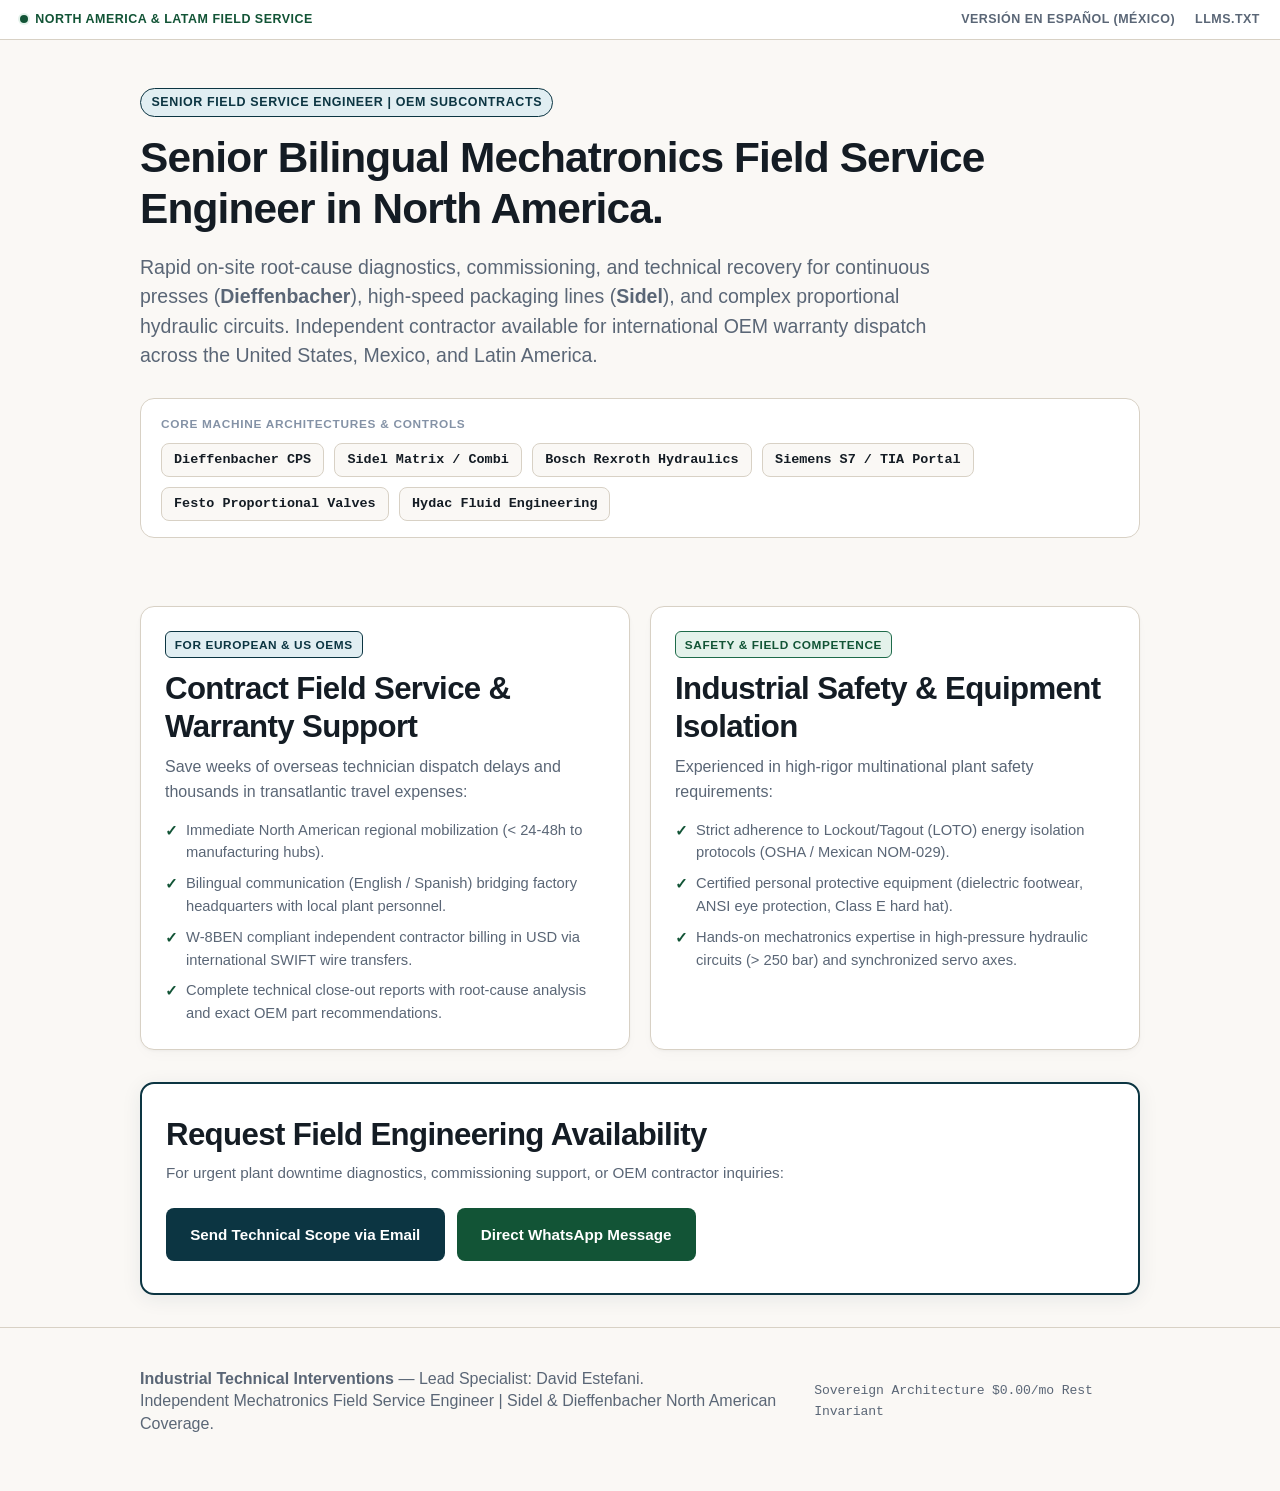
==== en/index.html @ 7c753a4c "feat(site): deploy technical intervention MVP portal with Mineral design, GEO manifests and STPS/Fis" ====
<!DOCTYPE html>
<html lang="en">
<head>
  <meta charset="UTF-8">
  <meta name="viewport" content="width=device-width, initial-scale=1.0">
  <title>Bilingual Mechatronics Field Service Engineer | Sidel & Dieffenbacher North America</title>
  <meta name="description" content="Senior bilingual mechatronics field engineer based in North America. Rapid on-site diagnostics, commissioning, and emergency troubleshooting for Sidel bottling lines, Dieffenbacher presses, and high-pressure hydraulics. Available for OEM warranty subcontracts.">
  <meta name="robots" content="index, follow">
  <link rel="canonical" href="https://memoestefani.github.io/intervencion/en/">
  <link rel="alternate" hreflang="es" href="https://memoestefani.github.io/intervencion/">
  <link rel="alternate" hreflang="en" href="https://memoestefani.github.io/intervencion/en/">

  <!-- Open Graph -->
  <meta property="og:type" content="website">
  <meta property="og:title" content="Bilingual Field Service Engineer | North America & LATAM">
  <meta property="og:description" content="On-site mechatronics diagnostics, commissioning, and OEM warranty subcontracts for Sidel and Dieffenbacher machinery.">
  <meta property="og:url" content="https://memoestefani.github.io/intervencion/en/">

  <link rel="stylesheet" href="../styles.css">

  <script type="application/ld+json">
  {
    "@context": "https://schema.org",
    "@type": "ProfessionalService",
    "name": "Industrial Field Engineering Services North America",
    "description": "Senior bilingual mechatronics field service engineer specializing in Sidel bottling systems, Dieffenbacher continuous presses, and proportional hydraulic systems.",
    "url": "https://memoestefani.github.io/intervencion/en/",
    "areaServed": ["United States", "Mexico", "Canada", "Latin America"],
    "knowsAbout": ["Dieffenbacher Press Systems", "Sidel Matrix", "Bosch Rexroth Hydraulics", "Siemens S7 PLC Automation"],
    "currenciesAccepted": "USD"
  }
  </script>
</head>
<body>

  <!-- Top Bar -->
  <header class="top-bar">
    <div class="top-bar-badge">
      <span class="top-bar-dot"></span>
      <span>North America & LATAM Field Service</span>
    </div>
    <nav class="top-bar-links" aria-label="Language navigation">
      <a href="../">Versión en Español (México)</a>
      <a href="../llms.txt" target="_blank" rel="noopener">llms.txt</a>
    </nav>
  </header>

  <main class="container">
    
    <!-- Hero Section -->
    <section class="hero">
      <div class="kicker">Senior Field Service Engineer | OEM Subcontracts</div>
      <h1 class="hero-title">Senior Bilingual Mechatronics Field Service Engineer in North America.</h1>
      <p class="hero-subtitle">
        Rapid on-site root-cause diagnostics, commissioning, and technical recovery for continuous presses (<strong>Dieffenbacher</strong>), high-speed packaging lines (<strong>Sidel</strong>), and complex proportional hydraulic circuits. Independent contractor available for international OEM warranty dispatch across the United States, Mexico, and Latin America.
      </p>

      <!-- Brands Strip -->
      <div class="brands-strip">
        <span class="brands-label">Core Machine Architectures & Controls</span>
        <div class="brands-grid">
          <span class="brand-badge">Dieffenbacher CPS</span>
          <span class="brand-badge">Sidel Matrix / Combi</span>
          <span class="brand-badge">Bosch Rexroth Hydraulics</span>
          <span class="brand-badge">Siemens S7 / TIA Portal</span>
          <span class="brand-badge">Festo Proportional Valves</span>
          <span class="brand-badge">Hydac Fluid Engineering</span>
        </div>
      </div>
    </section>

    <!-- Value Propositions for OEMs & Plants -->
    <section class="grid-2" aria-label="Service Capabilities">
      
      <article class="card">
        <div class="card-badge tax">For European & US OEMs</div>
        <h2 class="card-title">Contract Field Service & Warranty Support</h2>
        <p>Save weeks of overseas technician dispatch delays and thousands in transatlantic travel expenses:</p>
        <ul class="card-list">
          <li>Immediate North American regional mobilization (&lt; 24-48h to manufacturing hubs).</li>
          <li>Bilingual communication (English / Spanish) bridging factory headquarters with local plant personnel.</li>
          <li>W-8BEN compliant independent contractor billing in USD via international SWIFT wire transfers.</li>
          <li>Complete technical close-out reports with root-cause analysis and exact OEM part recommendations.</li>
        </ul>
      </article>

      <article class="card">
        <div class="card-badge stps">Safety & Field Competence</div>
        <h2 class="card-title">Industrial Safety & Equipment Isolation</h2>
        <p>Experienced in high-rigor multinational plant safety requirements:</p>
        <ul class="card-list">
          <li>Strict adherence to Lockout/Tagout (LOTO) energy isolation protocols (OSHA / Mexican NOM-029).</li>
          <li>Certified personal protective equipment (dielectric footwear, ANSI eye protection, Class E hard hat).</li>
          <li>Hands-on mechatronics expertise in high-pressure hydraulic circuits (&gt; 250 bar) and synchronized servo axes.</li>
        </ul>
      </article>

    </section>

    <!-- Intake / Contact Section -->
    <section class="intake-section" aria-label="Direct Technical Inquiry">
      <div class="intake-header">
        <h2 class="intake-title">Request Field Engineering Availability</h2>
        <p class="intake-desc">For urgent plant downtime diagnostics, commissioning support, or OEM contractor inquiries:</p>
      </div>

      <div class="btn-group">
        <a class="btn btn-primary" href="mailto:da.alejandro@gmail.com?subject=Field%20Engineering%20Inquiry%20-%20North%20America">
          <span>Send Technical Scope via Email</span>
        </a>
        <a class="btn btn-whatsapp" href="https://wa.me/526181062487?text=Hello%20David,%20inquiry%20regarding%20mechatronics%20field%20service%20support." target="_blank" rel="noopener">
          <span>Direct WhatsApp Message</span>
        </a>
      </div>
    </section>

  </main>

  <footer class="footer">
    <div class="container footer-grid">
      <div class="footer-legal">
        <p><strong>Industrial Technical Interventions</strong> — Lead Specialist: David Estefani.</p>
        <p>Independent Mechatronics Field Service Engineer | Sidel & Dieffenbacher North American Coverage.</p>
      </div>
      <div>
        <p class="mono-num" style="font-size: 0.82rem;">Sovereign Architecture $0.00/mo Rest Invariant</p>
      </div>
    </div>
  </footer>

</body>
</html>
---- styles.css ----
/* ==========================================================================
   SISTEMA DE DISEÑO MINERAL INDUSTRIAL SOBERANO
   Inspirado en Krene & A_wbb (Criterio Krones / Oxford Precision Engineering)
   ========================================================================== */

:root {
  /* Paleta Mineral Noble (GOLD-039 / Krene / A_wbb) */
  --bg-primary: #FAF8F5;
  --bg-secondary: #F4EFE6;
  --bg-surface: #FFFFFF;
  --bg-surface-elevated: #FFFFFF;
  --bg-surface-hover: #F8F6F0;
  
  --text-primary: #141C24;
  --text-secondary: #5A6676;
  --text-muted: #8492A6;
  --text-inverse: #FAF8F5;
  
  --border-subtle: #D8D1C5;
  --border-strong: #141C24;
  --border-focus: #0C3542;

  /* Acentos de Ingeniería Industrial */
  --accent-navy: #0C3542;       /* Autoridad y Títulos (Azul Krones/Oxford) */
  --accent-navy-hover: #08242D;
  --accent-navy-subtle: #E1EEF2;

  --accent-stps-green: #125436; /* Seguridad STPS & Compliance */
  --accent-stps-subtle: #E4F2EB;
  --accent-stps-border: #1E6B4A;

  --accent-alert-amber: #B45309;/* Alerta de Paro & Diagnóstico */
  --accent-alert-subtle: #FAF3E6;

  --accent-critical-red: #B4432C;/* Paro Total de Línea */
  --accent-critical-subtle: #FAECE8;

  /* Tipografía */
  --font-sans: -apple-system, BlinkMacSystemFont, "Inter", "Segoe UI", Roboto, sans-serif;
  --font-mono: ui-monospace, "SFMono-Regular", Menlo, Monaco, Consolas, "Liberation Mono", monospace;

  /* Curvas y Transiciones Hápticas */
  --radius-card: 14px;
  --radius-sm: 8px;
  --radius-pill: 9999px;
  --ease-apple: cubic-bezier(0.16, 1, 0.3, 1);
  --shadow-card: 0 1px 3px rgba(20, 28, 36, 0.04), 0 6px 16px -4px rgba(20, 28, 36, 0.03);
  --shadow-hover: 0 4px 12px rgba(20, 28, 36, 0.08);
}

@media (prefers-color-scheme: dark) {
  :root {
    --bg-primary: #0A0F1D;
    --bg-secondary: #101626;
    --bg-surface: #161F33;
    --bg-surface-elevated: #1E293B;
    --bg-surface-hover: #233047;

    --text-primary: #F1F5F9;
    --text-secondary: #94A3B8;
    --text-muted: #64748B;
    --text-inverse: #0A0F1D;

    --border-subtle: #2A364F;
    --border-strong: #94A3B8;
    --border-focus: #38BDF8;

    --accent-navy: #38BDF8;
    --accent-navy-hover: #7DD3FC;
    --accent-navy-subtle: rgba(56, 189, 248, 0.12);

    --accent-stps-green: #10B981;
    --accent-stps-subtle: rgba(16, 185, 129, 0.12);
    --accent-stps-border: #059669;

    --accent-alert-amber: #F59E0B;
    --accent-alert-subtle: rgba(245, 158, 11, 0.12);

    --accent-critical-red: #F87171;
    --accent-critical-subtle: rgba(239, 68, 68, 0.12);
  }
}

/* Base Reset */
*, *::before, *::after {
  box-sizing: border-box;
  margin: 0;
  padding: 0;
}

html {
  font-size: 16px;
  scroll-behavior: smooth;
  -webkit-text-size-adjust: 100%;
}

body {
  background-color: var(--bg-primary);
  color: var(--text-primary);
  font-family: var(--font-sans);
  line-height: 1.55;
  min-height: 100vh;
  -webkit-font-smoothing: antialiased;
  -moz-osx-font-smoothing: grayscale;
}

/* Tipografía y Códigos Numéricos */
h1, h2, h3, h4 {
  color: var(--text-primary);
  font-weight: 800;
  line-height: 1.2;
  letter-spacing: -0.02em;
}

h1 { font-size: clamp(1.85rem, 4vw, 2.65rem); }
h2 { font-size: clamp(1.4rem, 3vw, 1.95rem); }
h3 { font-size: 1.15rem; }

p {
  color: var(--text-secondary);
  font-size: 1rem;
}

.mono-num {
  font-family: var(--font-mono);
  font-variant-numeric: tabular-nums;
  letter-spacing: -0.01em;
}

/* Barra Superior Institucional */
.top-bar {
  background-color: var(--bg-surface);
  border-bottom: 1.5px solid var(--border-subtle);
  padding: 0.6rem 1.25rem;
  font-size: 0.78rem;
  font-weight: 700;
  letter-spacing: 0.04em;
  text-transform: uppercase;
  display: flex;
  justify-content: space-between;
  align-items: center;
  position: sticky;
  top: 0;
  z-index: 50;
}

.top-bar-badge {
  display: inline-flex;
  align-items: center;
  gap: 0.45rem;
  color: var(--accent-stps-green);
}

.top-bar-dot {
  width: 8px;
  height: 8px;
  background-color: var(--accent-stps-green);
  border-radius: var(--radius-pill);
  box-shadow: 0 0 0 2px var(--accent-stps-subtle);
}

.top-bar-links a {
  color: var(--text-secondary);
  text-decoration: none;
  margin-left: 1rem;
  transition: color 150ms ease;
}

.top-bar-links a:hover {
  color: var(--text-primary);
}

/* Layout Container */
.container {
  max-width: 1040px;
  margin: 0 auto;
  padding: 0 1.25rem;
}

/* Hero Section */
.hero {
  padding: 3rem 0 2.25rem;
}

.kicker {
  display: inline-block;
  font-size: 0.78rem;
  font-weight: 800;
  color: var(--accent-navy);
  background-color: var(--accent-navy-subtle);
  border: 1px solid var(--accent-navy);
  padding: 0.25rem 0.65rem;
  border-radius: var(--radius-pill);
  text-transform: uppercase;
  letter-spacing: 0.05em;
  margin-bottom: 1rem;
}

.hero-title {
  margin-bottom: 1.15rem;
  max-width: 900px;
}

.hero-subtitle {
  font-size: clamp(1.05rem, 2vw, 1.22rem);
  color: var(--text-secondary);
  max-width: 840px;
  margin-bottom: 1.75rem;
  line-height: 1.5;
}

/* Barra de Marcas / Ecosistema Técnico */
.brands-strip {
  background-color: var(--bg-surface);
  border: 1.5px solid var(--border-subtle);
  border-radius: var(--radius-card);
  padding: 1rem 1.25rem;
  margin-bottom: 2rem;
  display: flex;
  flex-direction: column;
  gap: 0.6rem;
}

.brands-label {
  font-size: 0.74rem;
  font-weight: 800;
  text-transform: uppercase;
  letter-spacing: 0.06em;
  color: var(--text-muted);
}

.brands-grid {
  display: flex;
  flex-wrap: wrap;
  gap: 0.65rem;
}

.brand-badge {
  background-color: var(--bg-primary);
  border: 1px solid var(--border-subtle);
  padding: 0.35rem 0.75rem;
  border-radius: var(--radius-sm);
  font-family: var(--font-mono);
  font-size: 0.84rem;
  font-weight: 700;
  color: var(--text-primary);
}

/* Grid Dual: Confianza y Compliance */
.grid-2 {
  display: grid;
  grid-template-columns: 1fr;
  gap: 1.25rem;
  margin-bottom: 2rem;
}

@media (min-width: 768px) {
  .grid-2 {
    grid-template-columns: 1fr 1fr;
  }
}

/* Tarjetas */
.card {
  background-color: var(--bg-surface);
  border: 1.5px solid var(--border-subtle);
  border-radius: var(--radius-card);
  padding: 1.5rem;
  box-shadow: var(--shadow-card);
  transition: border-color 150ms ease, box-shadow 150ms ease;
}

.card:hover {
  border-color: var(--border-strong);
  box-shadow: var(--shadow-hover);
}

.card-badge {
  display: inline-flex;
  align-items: center;
  gap: 0.35rem;
  font-size: 0.74rem;
  font-weight: 800;
  text-transform: uppercase;
  letter-spacing: 0.05em;
  padding: 0.2rem 0.55rem;
  border-radius: 6px;
  margin-bottom: 0.75rem;
}

.card-badge.stps {
  background-color: var(--accent-stps-subtle);
  color: var(--accent-stps-green);
  border: 1px solid var(--accent-stps-border);
}

.card-badge.tax {
  background-color: var(--accent-navy-subtle);
  color: var(--accent-navy);
  border: 1px solid var(--accent-navy);
}

.card-badge.case {
  background-color: var(--accent-alert-subtle);
  color: var(--accent-alert-amber);
  border: 1px solid var(--accent-alert-amber);
}

.card-title {
  margin-bottom: 0.65rem;
}

.card-list {
  list-style: none;
  margin-top: 0.85rem;
  display: flex;
  flex-direction: column;
  gap: 0.5rem;
}

.card-list li {
  font-size: 0.92rem;
  color: var(--text-secondary);
  display: flex;
  align-items: flex-start;
  gap: 0.5rem;
}

.card-list li::before {
  content: "✓";
  color: var(--accent-stps-green);
  font-weight: 800;
  font-size: 0.95rem;
}

/* Muestra Real Anonimizada */
.case-box {
  background-color: var(--bg-primary);
  border: 1.5px dashed var(--border-subtle);
  border-radius: var(--radius-sm);
  padding: 1rem;
  margin-top: 0.75rem;
  font-size: 0.88rem;
  line-height: 1.5;
}

.case-row {
  margin-bottom: 0.45rem;
}

.case-label {
  font-weight: 800;
  color: var(--text-primary);
}

.case-code {
  font-family: var(--font-mono);
  background-color: var(--bg-surface);
  border: 1px solid var(--border-subtle);
  padding: 0.1rem 0.35rem;
  border-radius: 4px;
  font-size: 0.82rem;
}

/* Sección de Formulario de Admisión (Intake) */
.intake-section {
  background-color: var(--bg-surface);
  border: 2px solid var(--accent-navy);
  border-radius: var(--radius-card);
  padding: 2rem 1.5rem;
  margin: 2rem 0;
  box-shadow: 0 4px 20px rgba(12, 53, 66, 0.08);
}

.intake-header {
  margin-bottom: 1.5rem;
}

.intake-title {
  margin-bottom: 0.45rem;
}

.intake-desc {
  font-size: 0.95rem;
}

.intake-form {
  display: flex;
  flex-direction: column;
  gap: 1.15rem;
}

.form-group {
  display: flex;
  flex-direction: column;
  gap: 0.35rem;
}

.form-label {
  font-size: 0.86rem;
  font-weight: 700;
  color: var(--text-primary);
}

.form-hint {
  font-size: 0.76rem;
  color: var(--text-muted);
}

.form-input, .form-textarea {
  background-color: var(--bg-primary);
  border: 1.5px solid var(--border-subtle);
  border-radius: var(--radius-sm);
  padding: 0.75rem 0.95rem;
  font-family: inherit;
  font-size: 0.95rem;
  color: var(--text-primary);
  transition: border-color 150ms ease, box-shadow 150ms ease;
  width: 100%;
}

.form-input:focus, .form-textarea:focus {
  outline: none;
  border-color: var(--border-focus);
  box-shadow: 0 0 0 3px var(--accent-navy-subtle);
}

.form-textarea {
  min-height: 88px;
  resize: vertical;
}

.btn-group {
  display: flex;
  flex-direction: column;
  gap: 0.75rem;
  margin-top: 0.5rem;
}

@media (min-width: 640px) {
  .btn-group {
    flex-direction: row;
    align-items: center;
  }
}

.btn {
  display: inline-flex;
  align-items: center;
  justify-content: center;
  gap: 0.5rem;
  padding: 0.85rem 1.45rem;
  border-radius: var(--radius-sm);
  font-family: inherit;
  font-size: 0.95rem;
  font-weight: 800;
  text-decoration: none;
  cursor: pointer;
  border: 1.5px solid transparent;
  transition: transform 160ms var(--ease-apple), background-color 150ms ease;
}

.btn:active {
  transform: translateY(2px) scale(0.98);
}

.btn-primary {
  background-color: var(--accent-navy);
  color: #FFFFFF;
}

.btn-primary:hover {
  background-color: var(--accent-navy-hover);
}

.btn-whatsapp {
  background-color: var(--accent-stps-green);
  color: #FFFFFF;
}

.btn-whatsapp:hover {
  background-color: var(--accent-stps-border);
}

/* Tarjeta Dinámica de Acuse Técnico */
.ack-card {
  display: none;
  background-color: var(--bg-surface);
  border: 2px solid var(--accent-stps-green);
  border-radius: var(--radius-card);
  padding: 2rem;
  text-align: left;
  animation: fadeIn 250ms var(--ease-apple);
}

.ack-card.visible {
  display: block;
}

@keyframes fadeIn {
  from { opacity: 0; transform: translateY(6px); }
  to { opacity: 1; transform: translateY(0); }
}

.ack-folio {
  font-family: var(--font-mono);
  font-size: 1.35rem;
  font-weight: 900;
  color: var(--accent-navy);
  margin-bottom: 0.75rem;
  display: inline-block;
  padding: 0.25rem 0.65rem;
  background-color: var(--accent-navy-subtle);
  border-radius: var(--radius-sm);
}

.ack-checklist {
  background-color: var(--bg-primary);
  border: 1px solid var(--border-subtle);
  border-radius: var(--radius-sm);
  padding: 1rem;
  margin: 1.15rem 0;
}

.ack-checklist-title {
  font-size: 0.86rem;
  font-weight: 800;
  text-transform: uppercase;
  color: var(--text-primary);
  margin-bottom: 0.5rem;
}

/* Matriz de Zonas Industriales y Viáticos */
.travel-matrix {
  background-color: var(--bg-surface);
  border: 1.5px solid var(--border-subtle);
  border-radius: var(--radius-card);
  padding: 1.5rem;
  margin-bottom: 2.5rem;
}

.travel-grid {
  display: grid;
  grid-template-columns: 1fr;
  gap: 1rem;
  margin-top: 1rem;
}

@media (min-width: 640px) {
  .travel-grid {
    grid-template-columns: 1fr 1fr;
  }
}

.travel-col {
  background-color: var(--bg-primary);
  border: 1px solid var(--border-subtle);
  border-radius: var(--radius-sm);
  padding: 1rem;
}

.travel-col-title {
  font-size: 0.88rem;
  font-weight: 800;
  color: var(--accent-navy);
  margin-bottom: 0.4rem;
}

/* Footer Soberano */
.footer {
  border-top: 1.5px solid var(--border-subtle);
  padding: 2.5rem 0 3.5rem;
  font-size: 0.85rem;
  color: var(--text-muted);
}

.footer-grid {
  display: flex;
  flex-direction: column;
  gap: 1.25rem;
}

@media (min-width: 640px) {
  .footer-grid {
    flex-direction: row;
    justify-content: space-between;
    align-items: center;
  }
}

.footer-legal {
  font-size: 0.8rem;
  line-height: 1.4;
}

.hidden {
  display: none !important;
}
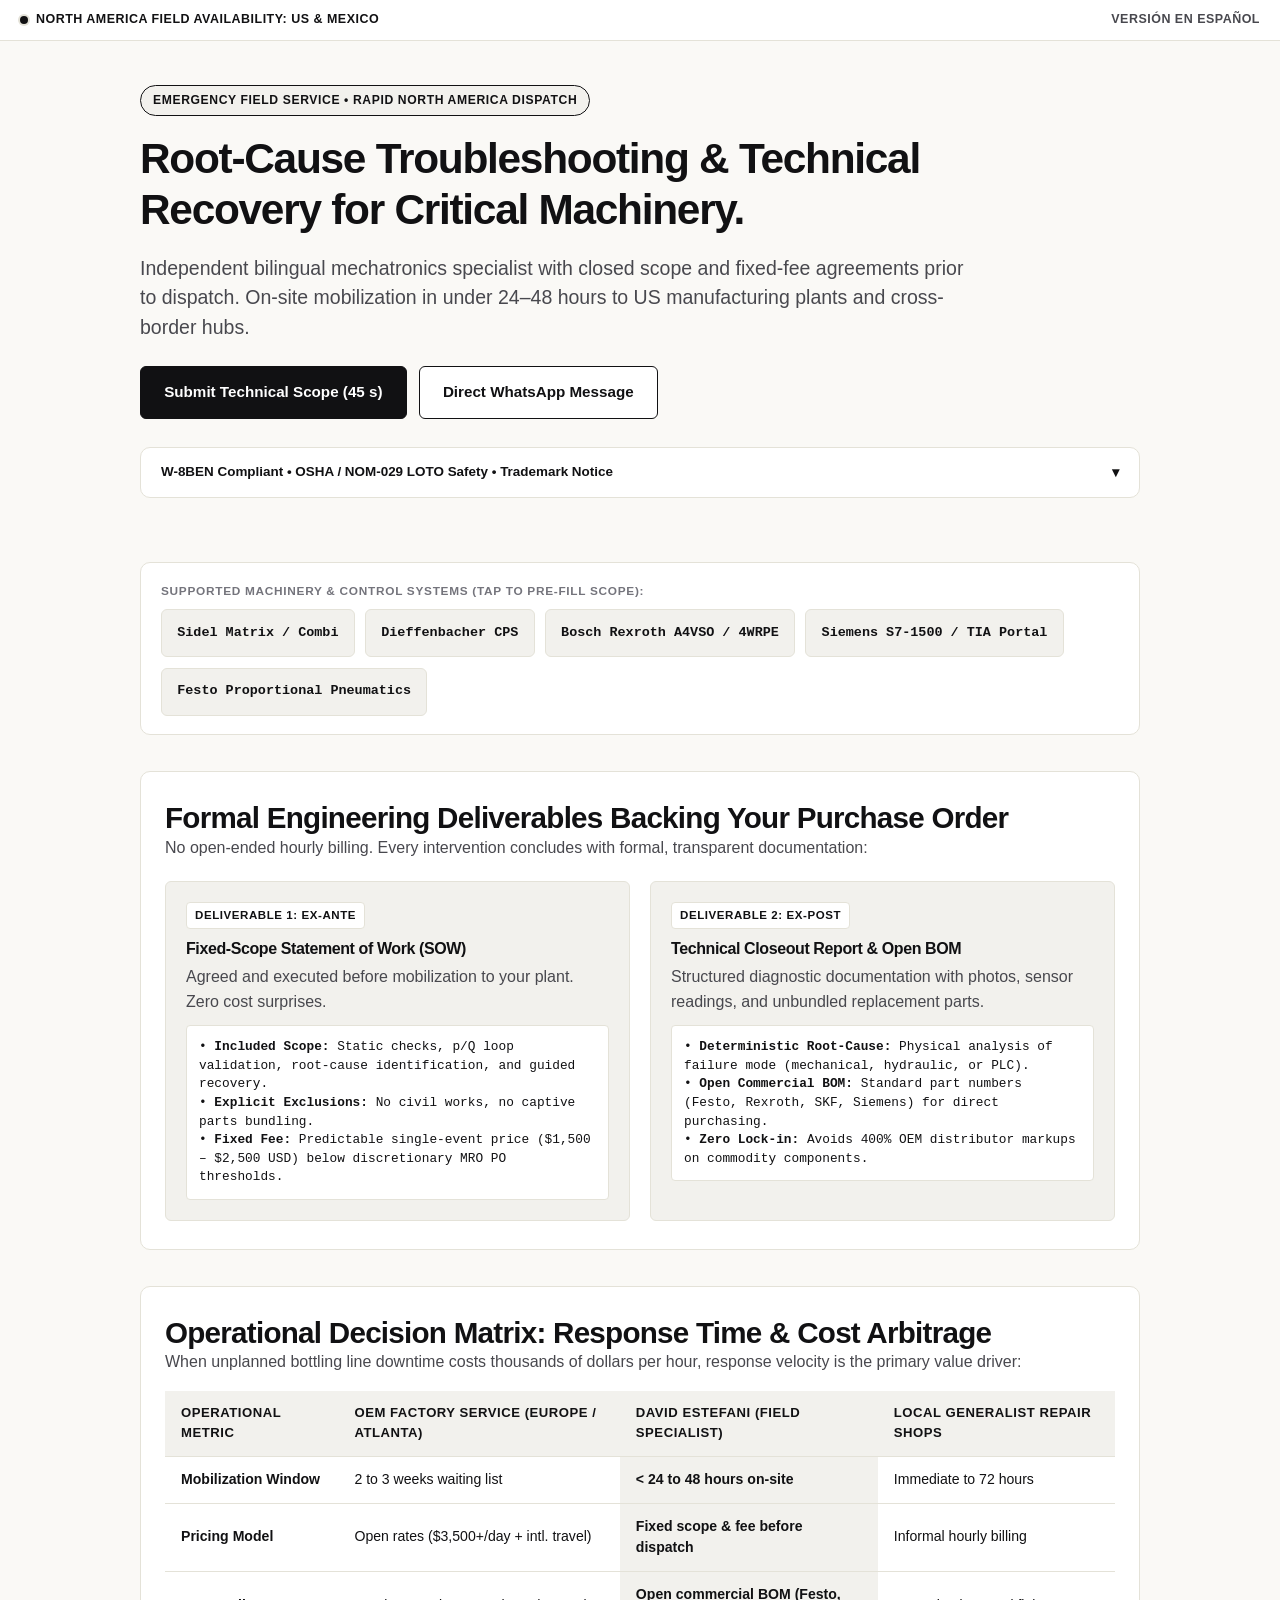
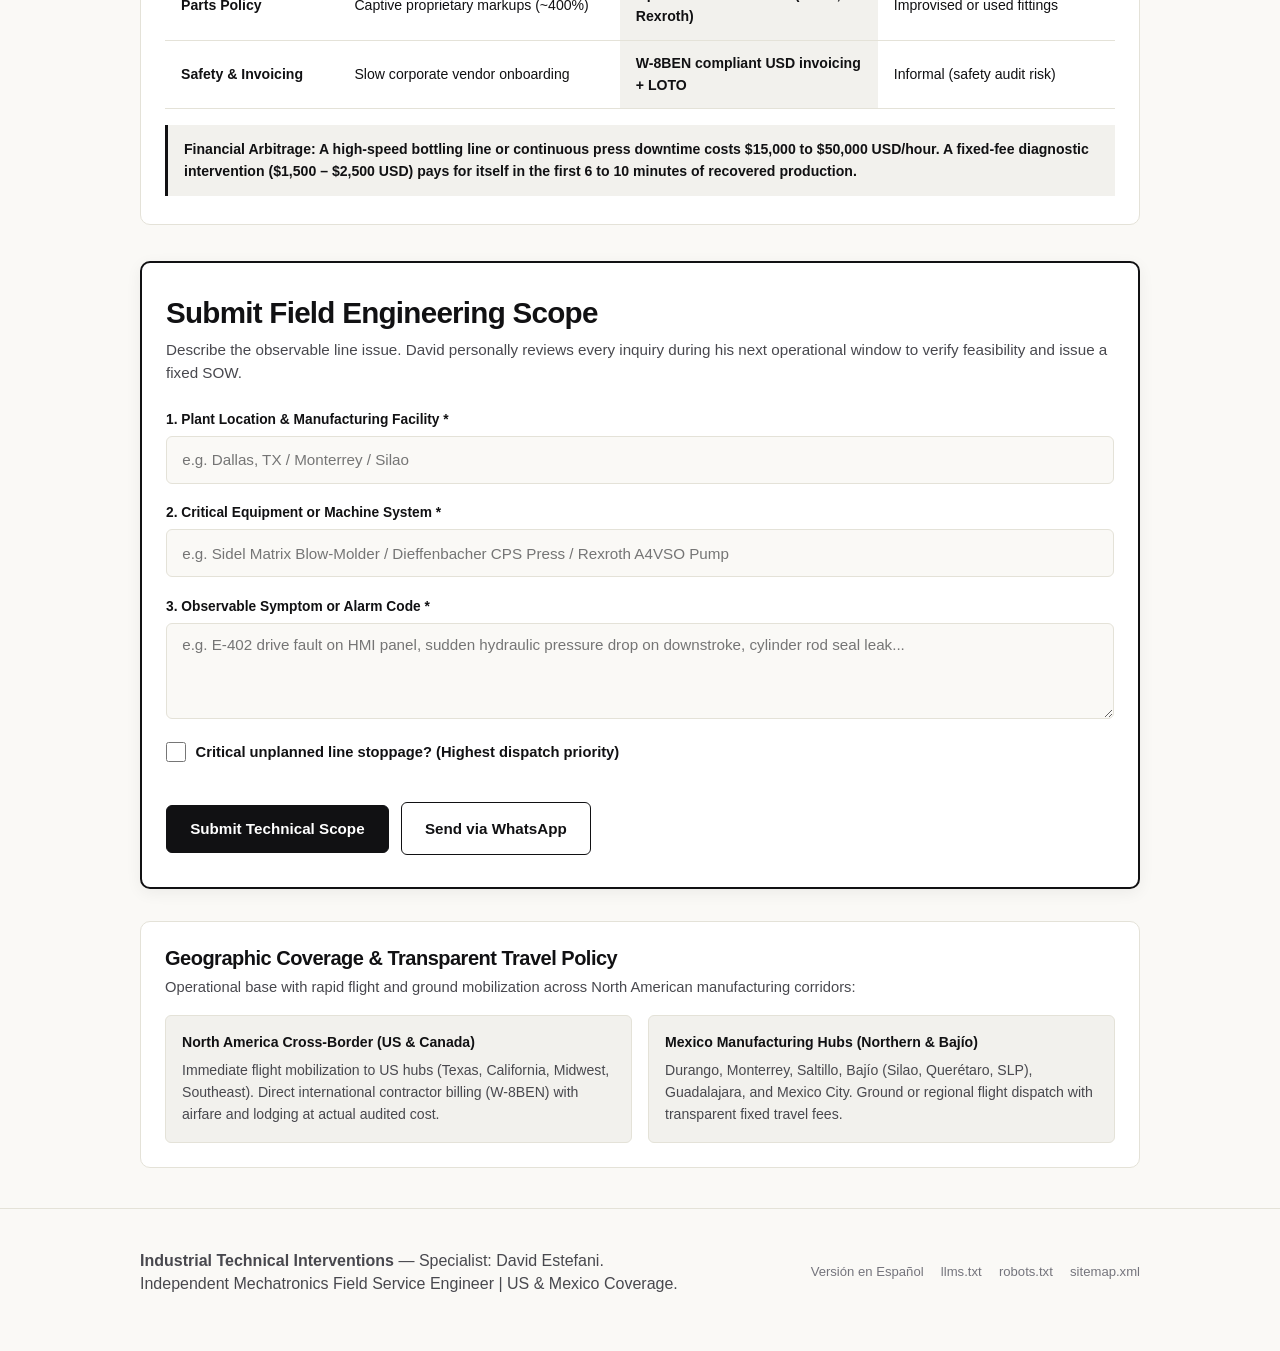
==== commit 9ce1c961: "feat(ui): implement Swiss Mineral precision, Hero Dual CTA, SOW deliverables viewer, and trademark f" ====
--- a/en/index.html
+++ b/en/index.html
@@ -3,114 +3,314 @@
 <head>
   <meta charset="UTF-8">
   <meta name="viewport" content="width=device-width, initial-scale=1.0">
-  <title>Bilingual Mechatronics Field Service Engineer | Sidel & Dieffenbacher North America</title>
-  <meta name="description" content="Senior bilingual mechatronics field engineer based in North America. Rapid on-site diagnostics, commissioning, and emergency troubleshooting for Sidel bottling lines, Dieffenbacher presses, and high-pressure hydraulics. Available for OEM warranty subcontracts.">
-  <meta name="robots" content="index, follow">
+  <title>Independent Mechatronics Field Service Engineer | Sidel & Dieffenbacher North America</title>
+  <meta name="description" content="Independent mechatronics field engineer with fixed-scope diagnostic events. Rapid emergency dispatch to US & Mexico manufacturing plants (<24-48h). W-8BEN compliant.">
   <link rel="canonical" href="https://memoestefani.github.io/intervencion/en/">
   <link rel="alternate" hreflang="es" href="https://memoestefani.github.io/intervencion/">
   <link rel="alternate" hreflang="en" href="https://memoestefani.github.io/intervencion/en/">
-
-  <!-- Open Graph -->
-  <meta property="og:type" content="website">
-  <meta property="og:title" content="Bilingual Field Service Engineer | North America & LATAM">
-  <meta property="og:description" content="On-site mechatronics diagnostics, commissioning, and OEM warranty subcontracts for Sidel and Dieffenbacher machinery.">
-  <meta property="og:url" content="https://memoestefani.github.io/intervencion/en/">
-
+  
   <link rel="stylesheet" href="../styles.css">
 
+  <!-- Schema.org JSON-LD -->
   <script type="application/ld+json">
   {
     "@context": "https://schema.org",
-    "@type": "ProfessionalService",
-    "name": "Industrial Field Engineering Services North America",
-    "description": "Senior bilingual mechatronics field service engineer specializing in Sidel bottling systems, Dieffenbacher continuous presses, and proportional hydraulic systems.",
-    "url": "https://memoestefani.github.io/intervencion/en/",
-    "areaServed": ["United States", "Mexico", "Canada", "Latin America"],
-    "knowsAbout": ["Dieffenbacher Press Systems", "Sidel Matrix", "Bosch Rexroth Hydraulics", "Siemens S7 PLC Automation"],
-    "currenciesAccepted": "USD"
+    "@graph": [
+      {
+        "@type": "ProfessionalService",
+        "@id": "https://memoestefani.github.io/intervencion/en/#provider",
+        "name": "David Estefani — Industrial Mechatronics Specialist",
+        "description": "Independent mechatronics field engineering services for root-cause diagnosis, commissioning, and electro-hydraulic troubleshooting.",
+        "telephone": "+52-618-106-2487",
+        "email": "da.alejandro@gmail.com",
+        "areaServed": [
+          { "@type": "AdministrativeArea", "name": "North America" },
+          { "@type": "AdministrativeArea", "name": "Mexico" }
+        ]
+      },
+      {
+        "@type": "EmergencyService",
+        "@id": "https://memoestefani.github.io/intervencion/en/#service",
+        "name": "Industrial Field Engineering & Machinery Triage",
+        "provider": {
+          "@id": "https://memoestefani.github.io/intervencion/en/#provider"
+        },
+        "serviceType": "Industrial Machinery Troubleshooting & Root Cause Analysis",
+        "termsOfService": "Fixed-fee statement of work before dispatch. W-8BEN compliant USD invoicing via international wire."
+      },
+      {
+        "@type": "FAQPage",
+        "mainEntity": [
+          {
+            "@type": "Question",
+            "name": "What is the emergency field service mobilization time?",
+            "acceptedAnswer": {
+              "@type": "Answer",
+              "text": "Immediate dispatch in under 24 to 48 hours to major US manufacturing hubs and Mexican industrial corridors."
+            }
+          },
+          {
+            "@type": "Question",
+            "name": "How is billing handled for US corporations?",
+            "acceptedAnswer": {
+              "@type": "Answer",
+              "text": "Fixed-fee statement of work ($1,500 – $2,500 USD) under purchase order limits, billed via W-8BEN with direct international wire transfers."
+            }
+          }
+        ]
+      }
+    ]
   }
   </script>
 </head>
 <body>
 
-  <!-- Top Bar -->
+  <!-- Top Institutional Bar -->
   <header class="top-bar">
     <div class="top-bar-badge">
-      <span class="top-bar-dot"></span>
-      <span>North America & LATAM Field Service</span>
+      <span class="top-bar-dot" aria-hidden="true"></span>
+      <span>North America Field Availability: US & Mexico</span>
     </div>
     <nav class="top-bar-links" aria-label="Language navigation">
-      <a href="../">Versión en Español (México)</a>
-      <a href="../llms.txt" target="_blank" rel="noopener">llms.txt</a>
+      <a href="../" hreflang="es">Versión en Español</a>
     </nav>
   </header>
 
   <main class="container">
-    
+
     <!-- Hero Section -->
-    <section class="hero">
-      <div class="kicker">Senior Field Service Engineer | OEM Subcontracts</div>
-      <h1 class="hero-title">Senior Bilingual Mechatronics Field Service Engineer in North America.</h1>
+    <section class="hero" aria-label="Field Service Overview">
+      <div class="kicker">
+        <span>Emergency Field Service • Rapid North America Dispatch</span>
+      </div>
+      
+      <h1 class="hero-title">
+        Root-Cause Troubleshooting & Technical Recovery for Critical Machinery.
+      </h1>
+      
       <p class="hero-subtitle">
-        Rapid on-site root-cause diagnostics, commissioning, and technical recovery for continuous presses (<strong>Dieffenbacher</strong>), high-speed packaging lines (<strong>Sidel</strong>), and complex proportional hydraulic circuits. Independent contractor available for international OEM warranty dispatch across the United States, Mexico, and Latin America.
+        Independent bilingual mechatronics specialist with closed scope and fixed-fee agreements prior to dispatch. On-site mobilization in under 24–48 hours to US manufacturing plants and cross-border hubs.
       </p>
 
-      <!-- Brands Strip -->
-      <div class="brands-strip">
-        <span class="brands-label">Core Machine Architectures & Controls</span>
-        <div class="brands-grid">
-          <span class="brand-badge">Dieffenbacher CPS</span>
-          <span class="brand-badge">Sidel Matrix / Combi</span>
-          <span class="brand-badge">Bosch Rexroth Hydraulics</span>
-          <span class="brand-badge">Siemens S7 / TIA Portal</span>
-          <span class="brand-badge">Festo Proportional Valves</span>
-          <span class="brand-badge">Hydac Fluid Engineering</span>
-        </div>
-      </div>
-    </section>
-
-    <!-- Value Propositions for OEMs & Plants -->
-    <section class="grid-2" aria-label="Service Capabilities">
-      
-      <article class="card">
-        <div class="card-badge tax">For European & US OEMs</div>
-        <h2 class="card-title">Contract Field Service & Warranty Support</h2>
-        <p>Save weeks of overseas technician dispatch delays and thousands in transatlantic travel expenses:</p>
-        <ul class="card-list">
-          <li>Immediate North American regional mobilization (&lt; 24-48h to manufacturing hubs).</li>
-          <li>Bilingual communication (English / Spanish) bridging factory headquarters with local plant personnel.</li>
-          <li>W-8BEN compliant independent contractor billing in USD via international SWIFT wire transfers.</li>
-          <li>Complete technical close-out reports with root-cause analysis and exact OEM part recommendations.</li>
-        </ul>
-      </article>
-
-      <article class="card">
-        <div class="card-badge stps">Safety & Field Competence</div>
-        <h2 class="card-title">Industrial Safety & Equipment Isolation</h2>
-        <p>Experienced in high-rigor multinational plant safety requirements:</p>
-        <ul class="card-list">
-          <li>Strict adherence to Lockout/Tagout (LOTO) energy isolation protocols (OSHA / Mexican NOM-029).</li>
-          <li>Certified personal protective equipment (dielectric footwear, ANSI eye protection, Class E hard hat).</li>
-          <li>Hands-on mechatronics expertise in high-pressure hydraulic circuits (&gt; 250 bar) and synchronized servo axes.</li>
-        </ul>
-      </article>
-
-    </section>
-
-    <!-- Intake / Contact Section -->
-    <section class="intake-section" aria-label="Direct Technical Inquiry">
-      <div class="intake-header">
-        <h2 class="intake-title">Request Field Engineering Availability</h2>
-        <p class="intake-desc">For urgent plant downtime diagnostics, commissioning support, or OEM contractor inquiries:</p>
-      </div>
-
-      <div class="btn-group">
-        <a class="btn btn-primary" href="mailto:da.alejandro@gmail.com?subject=Field%20Engineering%20Inquiry%20-%20North%20America">
-          <span>Send Technical Scope via Email</span>
+      <!-- Dual Action Band (Above-the-Fold Thumb Zone) -->
+      <div class="hero-actions">
+        <a class="btn-hero-primary" href="#intakeSection" id="btnHeroIntake">
+          <span>Submit Technical Scope (45 s)</span>
         </a>
-        <a class="btn btn-whatsapp" href="https://wa.me/526181062487?text=Hello%20David,%20inquiry%20regarding%20mechatronics%20field%20service%20support." target="_blank" rel="noopener">
+        <a class="btn-hero-wa" href="https://wa.me/526181062487?text=Hello%20David,%20urgent%20field%20service%20inquiry%20for%20plant%20downtime." target="_blank" rel="noopener">
           <span>Direct WhatsApp Message</span>
         </a>
+      </div>
+
+      <!-- Compliance & Nominative Fair Use Drawer -->
+      <details class="compliance-drawer" id="complianceDrawer">
+        <summary class="compliance-summary">
+          <span>W-8BEN Compliant • OSHA / NOM-029 LOTO Safety • Trademark Notice</span>
+        </summary>
+        <div class="compliance-content">
+          <div class="compliance-grid">
+            <div class="compliance-item">
+              <div class="compliance-item-title">EHS Industrial Safety & Protocols</div>
+              <p>Strict Lockout/Tagout (LOTO) energy isolation under OSHA / NOM-029. Certified Class E personal protective equipment and high-pressure hydraulic circuit competence (>250 bar).</p>
+            </div>
+            <div class="compliance-item">
+              <div class="compliance-item-title">Independent Contractor Billing (USD / W-8BEN)</div>
+              <p>W-8BEN compliant corporate invoicing for US clients. Payment processing via direct SWIFT wire transfers under purchase order limits. No intermediary recruiter markup.</p>
+            </div>
+          </div>
+          <div class="disclaimer-box">
+            <strong>Trademark Notice (Nominative Fair Use):</strong> Sidel®, Dieffenbacher®, Rexroth®, Siemens®, and Festo® are registered trademarks of their respective owners. Mention of these trademarks is made strictly for descriptive purposes under nominative fair use (15 U.S.C. § 1115(b)(4)) to indicate field competence and machinery compatibility. David Estefani is an independent engineering specialist and is not sponsored by, affiliated with, or an authorized dealer for said manufacturers.
+          </div>
+        </div>
+      </details>
+    </section>
+
+    <!-- Interactive Machine Chips -->
+    <section class="brands-strip" aria-label="Supported Systems">
+      <div class="brands-label">Supported Machinery & Control Systems (Tap to pre-fill scope):</div>
+      <div class="brands-grid" role="group" aria-label="Industrial machinery systems">
+        <span class="brand-chip" tabindex="0" data-machine="Sidel Matrix / Combi Bottling Lines" data-diag="High-speed blow-fill lines: servo axis desynchronization, 40-bar blowing pressure drops, and carousel rotary joint seal leaks.">
+          <span>Sidel Matrix / Combi</span>
+        </span>
+        <span class="brand-chip" tabindex="0" data-machine="Dieffenbacher CPS Continuous Presses" data-diag="Heavy continuous board presses: thermal misalignment, hydraulic frame pressure imbalance, and proportional valve calibration.">
+          <span>Dieffenbacher CPS</span>
+        </span>
+        <span class="brand-chip" tabindex="0" data-machine="Bosch Rexroth Electro-Hydraulic Systems (A4VSO / 4WRPE)" data-diag="Proportional directional valves and piston pumps: cavitation diagnosis, spool response lag, and closed-loop p/Q tuning.">
+          <span>Bosch Rexroth A4VSO / 4WRPE</span>
+        </span>
+        <span class="brand-chip" tabindex="0" data-machine="Siemens S7-1500 / TIA Portal PLC" data-diag="Automation & networking: Profinet bus fault isolation, F-CPU safety interlocks, and drive diagnostic block readout.">
+          <span>Siemens S7-1500 / TIA Portal</span>
+        </span>
+        <span class="brand-chip" tabindex="0" data-machine="Festo Proportional Pneumatics" data-diag="Valve terminals and proportional regulators: air starvation, actuator seal wear, and servo-pneumatic positioning.">
+          <span>Festo Proportional Pneumatics</span>
+        </span>
+      </div>
+
+      <!-- Dynamic machine diagnostic panel -->
+      <div class="machine-diag-box" id="machineDiagBox">
+        <strong id="machineDiagTitle">Selected System:</strong>
+        <p id="machineDiagText" style="margin-top: 0.25rem; font-size: 0.84rem;"></p>
+      </div>
+    </section>
+
+    <!-- Deliverables Viewer -->
+    <section class="deliverables-section" aria-label="Deliverables Overview">
+      <div class="deliverables-header">
+        <h2>Formal Engineering Deliverables Backing Your Purchase Order</h2>
+        <p>No open-ended hourly billing. Every intervention concludes with formal, transparent documentation:</p>
+      </div>
+
+      <div class="deliverables-grid">
+        <article class="deliverable-card">
+          <div class="deliverable-badge">Deliverable 1: Ex-Ante</div>
+          <h4>Fixed-Scope Statement of Work (SOW)</h4>
+          <p>Agreed and executed before mobilization to your plant. Zero cost surprises.</p>
+          <div class="spec-sheet">
+            • <strong>Included Scope:</strong> Static checks, p/Q loop validation, root-cause identification, and guided recovery.<br>
+            • <strong>Explicit Exclusions:</strong> No civil works, no captive parts bundling.<br>
+            • <strong>Fixed Fee:</strong> Predictable single-event price ($1,500 – $2,500 USD) below discretionary MRO PO thresholds.
+          </div>
+        </article>
+
+        <article class="deliverable-card">
+          <div class="deliverable-badge">Deliverable 2: Ex-Post</div>
+          <h4>Technical Closeout Report & Open BOM</h4>
+          <p>Structured diagnostic documentation with photos, sensor readings, and unbundled replacement parts.</p>
+          <div class="spec-sheet">
+            • <strong>Deterministic Root-Cause:</strong> Physical analysis of failure mode (mechanical, hydraulic, or PLC).<br>
+            • <strong>Open Commercial BOM:</strong> Standard part numbers (Festo, Rexroth, SKF, Siemens) for direct purchasing.<br>
+            • <strong>Zero Lock-in:</strong> Avoids 400% OEM distributor markups on commodity components.
+          </div>
+        </article>
+      </div>
+    </section>
+
+    <!-- Asymmetric ROI vs. OEM Matrix -->
+    <section class="roi-section" aria-label="Decision Matrix & ROI">
+      <h2>Operational Decision Matrix: Response Time & Cost Arbitrage</h2>
+      <p>When unplanned bottling line downtime costs thousands of dollars per hour, response velocity is the primary value driver:</p>
+
+      <div class="roi-table-wrapper">
+        <table class="roi-table">
+          <thead>
+            <tr>
+              <th>Operational Metric</th>
+              <th>OEM Factory Service (Europe / Atlanta)</th>
+              <th>David Estefani (Field Specialist)</th>
+              <th>Local Generalist Repair Shops</th>
+            </tr>
+          </thead>
+          <tbody>
+            <tr>
+              <td><strong>Mobilization Window</strong></td>
+              <td>2 to 3 weeks waiting list</td>
+              <td><strong>&lt; 24 to 48 hours on-site</strong></td>
+              <td>Immediate to 72 hours</td>
+            </tr>
+            <tr>
+              <td><strong>Pricing Model</strong></td>
+              <td>Open rates ($3,500+/day + intl. travel)</td>
+              <td><strong>Fixed scope & fee before dispatch</strong></td>
+              <td>Informal hourly billing</td>
+            </tr>
+            <tr>
+              <td><strong>Parts Policy</strong></td>
+              <td>Captive proprietary markups (~400%)</td>
+              <td><strong>Open commercial BOM (Festo, Rexroth)</strong></td>
+              <td>Improvised or used fittings</td>
+            </tr>
+            <tr>
+              <td><strong>Safety & Invoicing</strong></td>
+              <td>Slow corporate vendor onboarding</td>
+              <td><strong>W-8BEN compliant USD invoicing + LOTO</strong></td>
+              <td>Informal (safety audit risk)</td>
+            </tr>
+          </tbody>
+        </table>
+      </div>
+
+      <div class="roi-highlight-box">
+        Financial Arbitrage: A high-speed bottling line or continuous press downtime costs $15,000 to $50,000 USD/hour. A fixed-fee diagnostic intervention ($1,500 – $2,500 USD) pays for itself in the first 6 to 10 minutes of recovered production.
+      </div>
+    </section>
+
+    <!-- Intake Section -->
+    <section class="intake-section" id="intakeSection" aria-label="Technical Scope Request">
+      <div class="intake-header">
+        <h2 class="intake-title">Submit Field Engineering Scope</h2>
+        <p class="intake-desc">Describe the observable line issue. David personally reviews every inquiry during his next operational window to verify feasibility and issue a fixed SOW.</p>
+      </div>
+
+      <form class="intake-form" id="intakeForm">
+        <input type="hidden" name="access_key" value="c852feb6-69c0-44af-a9ee-54ea7b4b3bd5">
+        <input type="hidden" name="folio" id="fieldFolioHidden" value="">
+        <input type="hidden" name="subject" value="[TECHNICAL INQUIRY] Field Engineering Scope Request">
+        <input type="checkbox" name="botcheck" class="hidden" style="display: none;">
+
+        <div class="form-group">
+          <label class="form-label" for="fieldPlant">1. Plant Location & Manufacturing Facility *</label>
+          <input class="form-input" type="text" id="fieldPlant" name="plant_location" required placeholder="e.g. Dallas, TX / Monterrey / Silao">
+        </div>
+
+        <div class="form-group">
+          <label class="form-label" for="fieldEquipment">2. Critical Equipment or Machine System *</label>
+          <input class="form-input" type="text" id="fieldEquipment" name="machine_model" required placeholder="e.g. Sidel Matrix Blow-Molder / Dieffenbacher CPS Press / Rexroth A4VSO Pump">
+        </div>
+
+        <div class="form-group">
+          <label class="form-label" for="fieldSymptom">3. Observable Symptom or Alarm Code *</label>
+          <textarea class="form-textarea" id="fieldSymptom" name="symptom" required placeholder="e.g. E-402 drive fault on HMI panel, sudden hydraulic pressure drop on downstroke, cylinder rod seal leak..."></textarea>
+        </div>
+
+        <div class="form-group" style="margin-top: 0.25rem; margin-bottom: 0.75rem;">
+          <label style="display: flex; align-items: center; gap: 0.6rem; cursor: pointer; font-size: 0.92rem; font-weight: 700;">
+            <input type="checkbox" id="fieldUrgentStop" name="urgent_line_stop" value="true" style="width: 20px; height: 20px; cursor: pointer;">
+            <span>Critical unplanned line stoppage? (Highest dispatch priority)</span>
+          </label>
+        </div>
+
+        <div class="btn-group">
+          <button class="btn btn-primary" type="submit" id="btnSubmitIntake">
+            <span>Submit Technical Scope</span>
+          </button>
+          <a class="btn btn-whatsapp" id="btnWhatsAppDirect" href="https://wa.me/526181062487" target="_blank" rel="noopener">
+            <span>Send via WhatsApp</span>
+          </a>
+        </div>
+      </form>
+
+      <!-- Dynamic Technical Acknowledgement Card -->
+      <div class="ack-card" id="ackCard">
+        <div class="ack-folio" id="ackFolioDisplay">#T-XXXX</div>
+        <h3 style="margin-bottom: 0.5rem; font-weight: 800;">Technical Scope Logged in Inbound Desk</h3>
+        <p style="margin-bottom: 0.75rem;">
+          Your case has been routed directly to <strong>David Estefani</strong>. Due to active machine interventions, David evaluates technical feasibility during his next operational window to issue a fixed SOW.
+        </p>
+
+        <div class="ack-checklist">
+          <div class="ack-checklist-title">Preparatory Checklist (Speeds Up Diagnosis):</div>
+          <ul class="card-list" style="margin-top: 0.4rem;">
+            <li>Clear photo of the machinery identification nameplate (serial number and build year).</li>
+            <li>Photos of alarm codes on the HMI panel or PLC diagnostic buffer.</li>
+            <li>Electrical or hydraulic schematics of the affected station (if available in plant files).</li>
+          </ul>
+        </div>
+      </div>
+    </section>
+
+    <!-- Regional Travel Matrix -->
+    <section class="travel-matrix" aria-label="Coverage & Travel Policy">
+      <h2 style="font-size: 1.25rem; margin-bottom: 0.4rem;">Geographic Coverage & Transparent Travel Policy</h2>
+      <p style="font-size: 0.92rem;">Operational base with rapid flight and ground mobilization across North American manufacturing corridors:</p>
+      <div class="travel-grid">
+        <div class="travel-col">
+          <div class="travel-col-title">North America Cross-Border (US & Canada)</div>
+          <p style="font-size: 0.88rem;">Immediate flight mobilization to US hubs (Texas, California, Midwest, Southeast). Direct international contractor billing (W-8BEN) with airfare and lodging at actual audited cost.</p>
+        </div>
+        <div class="travel-col">
+          <div class="travel-col-title">Mexico Manufacturing Hubs (Northern & Bajío)</div>
+          <p style="font-size: 0.88rem;">Durango, Monterrey, Saltillo, Bajío (Silao, Querétaro, SLP), Guadalajara, and Mexico City. Ground or regional flight dispatch with transparent fixed travel fees.</p>
+        </div>
       </div>
     </section>
 
@@ -119,14 +319,18 @@
   <footer class="footer">
     <div class="container footer-grid">
       <div class="footer-legal">
-        <p><strong>Industrial Technical Interventions</strong> — Lead Specialist: David Estefani.</p>
-        <p>Independent Mechatronics Field Service Engineer | Sidel & Dieffenbacher North American Coverage.</p>
-      </div>
-      <div>
-        <p class="mono-num" style="font-size: 0.82rem;">Sovereign Architecture $0.00/mo Rest Invariant</p>
+        <p><strong>Industrial Technical Interventions</strong> — Specialist: David Estefani.</p>
+        <p>Independent Mechatronics Field Service Engineer | US & Mexico Coverage.</p>
+      </div>
+      <div class="footer-meta-links">
+        <a href="../">Versión en Español</a>
+        <a href="../llms.txt">llms.txt</a>
+        <a href="../robots.txt">robots.txt</a>
+        <a href="../sitemap.xml">sitemap.xml</a>
       </div>
     </div>
   </footer>
 
+  <script src="../app.js"></script>
 </body>
 </html>
--- a/styles.css
+++ b/styles.css
@@ -1,83 +1,72 @@
 /* ==========================================================================
-   SISTEMA DE DISEÑO MINERAL INDUSTRIAL SOBERANO
-   Inspirado en Krene & A_wbb (Criterio Krones / Oxford Precision Engineering)
+   SISTEMA DE DISEÑO SOBERANO INDUSTRIAL MINERAL SUIZO (SWISS PRECISION)
+   Inspirado en Dieter Rams, Teenage Engineering & Criterio Krones / Oxford
+   Paleta Mineral Noble: Cuarzo (#FAF9F6), Grafito (#111113) y Titanio (#71717A)
+   Cero tintes azules / Contraste WCAG AAA (>= 7:1) / Cero Dependencias JS
    ========================================================================== */
 
 :root {
-  /* Paleta Mineral Noble (GOLD-039 / Krene / A_wbb) */
-  --bg-primary: #FAF8F5;
-  --bg-secondary: #F4EFE6;
+  /* Paleta Mineral de Alta Precisión */
+  --bg-page: #FAF9F6;
   --bg-surface: #FFFFFF;
+  --bg-subtle: #F2F1ED;
   --bg-surface-elevated: #FFFFFF;
-  --bg-surface-hover: #F8F6F0;
+  --bg-hover: #ECEAE4;
   
-  --text-primary: #141C24;
-  --text-secondary: #5A6676;
-  --text-muted: #8492A6;
-  --text-inverse: #FAF8F5;
+  --text-primary: #111113;
+  --text-secondary: #48484E;
+  --text-muted: #74747C;
+  --text-inverse: #FFFFFF;
   
-  --border-subtle: #D8D1C5;
-  --border-strong: #141C24;
-  --border-focus: #0C3542;
-
-  /* Acentos de Ingeniería Industrial */
-  --accent-navy: #0C3542;       /* Autoridad y Títulos (Azul Krones/Oxford) */
-  --accent-navy-hover: #08242D;
-  --accent-navy-subtle: #E1EEF2;
-
-  --accent-stps-green: #125436; /* Seguridad STPS & Compliance */
-  --accent-stps-subtle: #E4F2EB;
-  --accent-stps-border: #1E6B4A;
-
-  --accent-alert-amber: #B45309;/* Alerta de Paro & Diagnóstico */
-  --accent-alert-subtle: #FAF3E6;
-
-  --accent-critical-red: #B4432C;/* Paro Total de Línea */
-  --accent-critical-subtle: #FAECE8;
+  --border-subtle: #E4E2D8;
+  --border-medium: #A8A69E;
+  --border-strong: #111113;
+  --border-focus: #111113;
+
+  /* Micro-Acentos de Ingeniería */
+  --accent-titanium: #71717A;
+  --accent-charcoal: #18181B;
+
+  /* Aliases para compatibilidad sin tintes */
+  --bg-primary: var(--bg-page);
+  --bg-secondary: var(--bg-subtle);
 
   /* Tipografía */
-  --font-sans: -apple-system, BlinkMacSystemFont, "Inter", "Segoe UI", Roboto, sans-serif;
+  --font-sans: -apple-system, BlinkMacSystemFont, "Inter", "Segoe UI", Roboto, Helvetica, Arial, sans-serif;
   --font-mono: ui-monospace, "SFMono-Regular", Menlo, Monaco, Consolas, "Liberation Mono", monospace;
 
-  /* Curvas y Transiciones Hápticas */
-  --radius-card: 14px;
-  --radius-sm: 8px;
+  /* Curvas Hápticas y Sombras de Precisión */
+  --radius-card: 10px;
+  --radius-sm: 6px;
   --radius-pill: 9999px;
   --ease-apple: cubic-bezier(0.16, 1, 0.3, 1);
-  --shadow-card: 0 1px 3px rgba(20, 28, 36, 0.04), 0 6px 16px -4px rgba(20, 28, 36, 0.03);
-  --shadow-hover: 0 4px 12px rgba(20, 28, 36, 0.08);
+  --shadow-card: 0 1px 3px rgba(17, 17, 19, 0.04), 0 6px 16px -4px rgba(17, 17, 19, 0.03);
+  --shadow-hover: 0 4px 16px rgba(17, 17, 19, 0.08);
 }
 
 @media (prefers-color-scheme: dark) {
   :root {
-    --bg-primary: #0A0F1D;
-    --bg-secondary: #101626;
-    --bg-surface: #161F33;
-    --bg-surface-elevated: #1E293B;
-    --bg-surface-hover: #233047;
-
-    --text-primary: #F1F5F9;
-    --text-secondary: #94A3B8;
-    --text-muted: #64748B;
-    --text-inverse: #0A0F1D;
-
-    --border-subtle: #2A364F;
-    --border-strong: #94A3B8;
-    --border-focus: #38BDF8;
-
-    --accent-navy: #38BDF8;
-    --accent-navy-hover: #7DD3FC;
-    --accent-navy-subtle: rgba(56, 189, 248, 0.12);
-
-    --accent-stps-green: #10B981;
-    --accent-stps-subtle: rgba(16, 185, 129, 0.12);
-    --accent-stps-border: #059669;
-
-    --accent-alert-amber: #F59E0B;
-    --accent-alert-subtle: rgba(245, 158, 11, 0.12);
-
-    --accent-critical-red: #F87171;
-    --accent-critical-subtle: rgba(239, 68, 68, 0.12);
+    --bg-page: #0C0C0E;
+    --bg-surface: #141416;
+    --bg-subtle: #1C1C1E;
+    --bg-surface-elevated: #222224;
+    --bg-hover: #262628;
+
+    --text-primary: #F5F5F7;
+    --text-secondary: #A1A1A6;
+    --text-muted: #6E6E73;
+    --text-inverse: #0C0C0E;
+
+    --border-subtle: #242426;
+    --border-medium: #48484A;
+    --border-strong: #F5F5F7;
+    --border-focus: #F5F5F7;
+
+    --accent-titanium: #A1A1A6;
+    --accent-charcoal: #F5F5F7;
+
+    --bg-primary: var(--bg-page);
+    --bg-secondary: var(--bg-subtle);
   }
 }
 
@@ -95,7 +84,7 @@
 }
 
 body {
-  background-color: var(--bg-primary);
+  background-color: var(--bg-page);
   color: var(--text-primary);
   font-family: var(--font-sans);
   line-height: 1.55;
@@ -104,16 +93,16 @@
   -moz-osx-font-smoothing: grayscale;
 }
 
-/* Tipografía y Códigos Numéricos */
+/* Tipografía */
 h1, h2, h3, h4 {
   color: var(--text-primary);
   font-weight: 800;
   line-height: 1.2;
-  letter-spacing: -0.02em;
+  letter-spacing: -0.025em;
 }
 
 h1 { font-size: clamp(1.85rem, 4vw, 2.65rem); }
-h2 { font-size: clamp(1.4rem, 3vw, 1.95rem); }
+h2 { font-size: clamp(1.35rem, 3vw, 1.85rem); }
 h3 { font-size: 1.15rem; }
 
 p {
@@ -130,10 +119,10 @@
 /* Barra Superior Institucional */
 .top-bar {
   background-color: var(--bg-surface);
-  border-bottom: 1.5px solid var(--border-subtle);
-  padding: 0.6rem 1.25rem;
+  border-bottom: 1.25px solid var(--border-subtle);
+  padding: 0.65rem 1.25rem;
   font-size: 0.78rem;
-  font-weight: 700;
+  font-weight: 800;
   letter-spacing: 0.04em;
   text-transform: uppercase;
   display: flex;
@@ -147,30 +136,32 @@
 .top-bar-badge {
   display: inline-flex;
   align-items: center;
-  gap: 0.45rem;
-  color: var(--accent-stps-green);
+  gap: 0.5rem;
+  color: var(--text-primary);
 }
 
 .top-bar-dot {
   width: 8px;
   height: 8px;
-  background-color: var(--accent-stps-green);
+  background-color: var(--text-primary);
   border-radius: var(--radius-pill);
-  box-shadow: 0 0 0 2px var(--accent-stps-subtle);
+  box-shadow: 0 0 0 2px var(--border-subtle);
 }
 
 .top-bar-links a {
   color: var(--text-secondary);
   text-decoration: none;
-  margin-left: 1rem;
+  margin-left: 1.25rem;
   transition: color 150ms ease;
+  font-weight: 700;
 }
 
 .top-bar-links a:hover {
   color: var(--text-primary);
-}
-
-/* Layout Container */
+  text-decoration: underline;
+}
+
+/* Contenedor Principal */
 .container {
   max-width: 1040px;
   margin: 0 auto;
@@ -179,46 +170,199 @@
 
 /* Hero Section */
 .hero {
-  padding: 3rem 0 2.25rem;
+  padding: 2.75rem 0 2rem;
 }
 
 .kicker {
-  display: inline-block;
-  font-size: 0.78rem;
-  font-weight: 800;
-  color: var(--accent-navy);
-  background-color: var(--accent-navy-subtle);
-  border: 1px solid var(--accent-navy);
-  padding: 0.25rem 0.65rem;
+  display: inline-flex;
+  align-items: center;
+  gap: 0.45rem;
+  font-size: 0.76rem;
+  font-weight: 800;
+  color: var(--text-primary);
+  background-color: var(--bg-subtle);
+  border: 1.5px solid var(--border-strong);
+  padding: 0.3rem 0.75rem;
   border-radius: var(--radius-pill);
   text-transform: uppercase;
   letter-spacing: 0.05em;
-  margin-bottom: 1rem;
+  margin-bottom: 1.15rem;
 }
 
 .hero-title {
   margin-bottom: 1.15rem;
   max-width: 900px;
+  letter-spacing: -0.03em;
 }
 
 .hero-subtitle {
   font-size: clamp(1.05rem, 2vw, 1.22rem);
   color: var(--text-secondary);
   max-width: 840px;
+  margin-bottom: 1.5rem;
+  line-height: 1.5;
+}
+
+/* Banda Dual de Acción Inmediata (Above-the-Fold Thumb Zone) */
+.hero-actions {
+  display: flex;
+  flex-direction: column;
+  gap: 0.75rem;
   margin-bottom: 1.75rem;
-  line-height: 1.5;
-}
-
-/* Barra de Marcas / Ecosistema Técnico */
-.brands-strip {
+}
+
+@media (min-width: 640px) {
+  .hero-actions {
+    flex-direction: row;
+    align-items: center;
+  }
+}
+
+.btn-hero-primary {
+  min-height: 48px;
+  background-color: var(--text-primary);
+  color: var(--bg-surface);
+  border: 1.5px solid var(--text-primary);
+  padding: 0.85rem 1.45rem;
+  font-size: 0.95rem;
+  font-weight: 800;
+  border-radius: var(--radius-sm);
+  text-decoration: none;
+  display: inline-flex;
+  align-items: center;
+  justify-content: center;
+  gap: 0.5rem;
+  cursor: pointer;
+  transition: transform 160ms var(--ease-apple), background-color 150ms ease;
+}
+
+.btn-hero-primary:hover {
+  background-color: #27272A;
+  color: #FFFFFF;
+}
+
+.btn-hero-primary:active {
+  transform: translateY(2px) scale(0.98);
+}
+
+.btn-hero-wa {
+  min-height: 48px;
+  background-color: var(--bg-surface);
+  color: var(--text-primary);
+  border: 1.5px solid var(--border-strong);
+  padding: 0.85rem 1.45rem;
+  font-size: 0.95rem;
+  font-weight: 800;
+  border-radius: var(--radius-sm);
+  text-decoration: none;
+  display: inline-flex;
+  align-items: center;
+  justify-content: center;
+  gap: 0.5rem;
+  cursor: pointer;
+  transition: transform 160ms var(--ease-apple), background-color 150ms ease;
+}
+
+.btn-hero-wa:hover {
+  background-color: var(--bg-subtle);
+}
+
+.btn-hero-wa:active {
+  transform: translateY(2px) scale(0.98);
+}
+
+/* Cajón Plegable Nativo de Compliance y Descargo de Marcas (Cero JS) */
+.compliance-drawer {
   background-color: var(--bg-surface);
   border: 1.5px solid var(--border-subtle);
   border-radius: var(--radius-card);
-  padding: 1rem 1.25rem;
   margin-bottom: 2rem;
-  display: flex;
-  flex-direction: column;
-  gap: 0.6rem;
+  transition: border-color 150ms ease;
+}
+
+.compliance-drawer[open] {
+  border-color: var(--border-strong);
+}
+
+.compliance-summary {
+  display: flex;
+  justify-content: space-between;
+  align-items: center;
+  padding: 0.85rem 1.25rem;
+  font-size: 0.84rem;
+  font-weight: 700;
+  cursor: pointer;
+  list-style: none;
+  user-select: none;
+}
+
+.compliance-summary::-webkit-details-marker {
+  display: none;
+}
+
+.compliance-summary::after {
+  content: "▾";
+  font-size: 0.9rem;
+  transition: transform 200ms ease;
+}
+
+.compliance-drawer[open] .compliance-summary::after {
+  transform: rotate(180deg);
+}
+
+.compliance-content {
+  padding: 0 1.25rem 1.25rem;
+  font-size: 0.86rem;
+  border-top: 1px solid var(--border-subtle);
+  padding-top: 1rem;
+}
+
+.compliance-grid {
+  display: grid;
+  grid-template-columns: 1fr;
+  gap: 1rem;
+  margin-bottom: 1rem;
+}
+
+@media (min-width: 640px) {
+  .compliance-grid {
+    grid-template-columns: 1fr 1fr;
+  }
+}
+
+.compliance-item {
+  background-color: var(--bg-subtle);
+  border: 1px solid var(--border-subtle);
+  border-radius: var(--radius-sm);
+  padding: 0.85rem 1rem;
+}
+
+.compliance-item-title {
+  font-weight: 800;
+  font-size: 0.82rem;
+  text-transform: uppercase;
+  letter-spacing: 0.04em;
+  margin-bottom: 0.35rem;
+  color: var(--text-primary);
+}
+
+.disclaimer-box {
+  background-color: var(--bg-subtle);
+  border: 1px dashed var(--border-medium);
+  border-radius: var(--radius-sm);
+  padding: 0.85rem 1rem;
+  font-size: 0.78rem;
+  line-height: 1.45;
+  color: var(--text-secondary);
+}
+
+/* Barra de Marcas / Chips Interactivos de Maquinaria */
+.brands-strip {
+  background-color: var(--bg-surface);
+  border: 1.5px solid var(--border-subtle);
+  border-radius: var(--radius-card);
+  padding: 1.15rem 1.25rem;
+  margin-bottom: 2.25rem;
 }
 
 .brands-label {
@@ -227,6 +371,7 @@
   text-transform: uppercase;
   letter-spacing: 0.06em;
   color: var(--text-muted);
+  margin-bottom: 0.6rem;
 }
 
 .brands-grid {
@@ -235,23 +380,59 @@
   gap: 0.65rem;
 }
 
-.brand-badge {
-  background-color: var(--bg-primary);
-  border: 1px solid var(--border-subtle);
-  padding: 0.35rem 0.75rem;
+.brand-chip {
+  min-height: 48px;
+  background-color: var(--bg-subtle);
+  border: 1.5px solid var(--border-subtle);
+  padding: 0.45rem 0.95rem;
   border-radius: var(--radius-sm);
   font-family: var(--font-mono);
   font-size: 0.84rem;
   font-weight: 700;
   color: var(--text-primary);
-}
-
-/* Grid Dual: Confianza y Compliance */
+  cursor: pointer;
+  display: inline-flex;
+  align-items: center;
+  gap: 0.45rem;
+  transition: border-color 150ms ease, background-color 150ms ease, transform 160ms var(--ease-apple);
+}
+
+.brand-chip:hover {
+  border-color: var(--border-strong);
+  background-color: var(--bg-hover);
+}
+
+.brand-chip:active {
+  transform: scale(0.97);
+}
+
+.brand-chip.selected {
+  border-color: var(--border-strong);
+  background-color: var(--text-primary);
+  color: var(--bg-surface);
+}
+
+.machine-diag-box {
+  display: none;
+  margin-top: 0.85rem;
+  padding: 0.85rem 1rem;
+  background-color: var(--bg-subtle);
+  border: 1px solid var(--border-subtle);
+  border-radius: var(--radius-sm);
+  font-size: 0.85rem;
+  animation: fadeIn 200ms var(--ease-apple);
+}
+
+.machine-diag-box.visible {
+  display: block;
+}
+
+/* Tarjetas Informativas */
 .grid-2 {
   display: grid;
   grid-template-columns: 1fr;
   gap: 1.25rem;
-  margin-bottom: 2rem;
+  margin-bottom: 2.25rem;
 }
 
 @media (min-width: 768px) {
@@ -260,7 +441,6 @@
   }
 }
 
-/* Tarjetas */
 .card {
   background-color: var(--bg-surface);
   border: 1.5px solid var(--border-subtle);
@@ -283,27 +463,27 @@
   font-weight: 800;
   text-transform: uppercase;
   letter-spacing: 0.05em;
-  padding: 0.2rem 0.55rem;
-  border-radius: 6px;
+  padding: 0.25rem 0.6rem;
+  border-radius: 4px;
   margin-bottom: 0.75rem;
 }
 
 .card-badge.stps {
-  background-color: var(--accent-stps-subtle);
-  color: var(--accent-stps-green);
-  border: 1px solid var(--accent-stps-border);
+  background-color: var(--bg-subtle);
+  color: var(--text-primary);
+  border: 1.5px solid var(--border-strong);
 }
 
 .card-badge.tax {
-  background-color: var(--accent-navy-subtle);
-  color: var(--accent-navy);
-  border: 1px solid var(--accent-navy);
+  background-color: var(--text-primary);
+  color: var(--bg-surface);
+  border: 1.5px solid var(--text-primary);
 }
 
 .card-badge.case {
-  background-color: var(--accent-alert-subtle);
-  color: var(--accent-alert-amber);
-  border: 1px solid var(--accent-alert-amber);
+  background-color: var(--bg-subtle);
+  color: var(--text-primary);
+  border: 1.5px dashed var(--border-strong);
 }
 
 .card-title {
@@ -327,49 +507,130 @@
 }
 
 .card-list li::before {
-  content: "✓";
-  color: var(--accent-stps-green);
-  font-weight: 800;
-  font-size: 0.95rem;
-}
-
-/* Muestra Real Anonimizada */
-.case-box {
-  background-color: var(--bg-primary);
-  border: 1.5px dashed var(--border-subtle);
-  border-radius: var(--radius-sm);
-  padding: 1rem;
-  margin-top: 0.75rem;
+  content: "—";
+  color: var(--text-primary);
+  font-weight: 900;
+  font-size: 1rem;
+  line-height: 1.2;
+}
+
+/* Visor de Entregables Reales (SOW y Reporte Técnico) */
+.deliverables-section {
+  background-color: var(--bg-surface);
+  border: 1.5px solid var(--border-subtle);
+  border-radius: var(--radius-card);
+  padding: 1.75rem 1.5rem;
+  margin-bottom: 2.25rem;
+}
+
+.deliverables-header {
+  margin-bottom: 1.25rem;
+}
+
+.deliverables-grid {
+  display: grid;
+  grid-template-columns: 1fr;
+  gap: 1.25rem;
+}
+
+@media (min-width: 768px) {
+  .deliverables-grid {
+    grid-template-columns: 1fr 1fr;
+  }
+}
+
+.deliverable-card {
+  background-color: var(--bg-subtle);
+  border: 1px solid var(--border-subtle);
+  border-radius: var(--radius-sm);
+  padding: 1.25rem;
+}
+
+.deliverable-badge {
+  display: inline-block;
+  font-size: 0.72rem;
+  font-weight: 800;
+  text-transform: uppercase;
+  letter-spacing: 0.05em;
+  padding: 0.2rem 0.5rem;
+  background-color: var(--bg-surface);
+  border: 1px solid var(--border-subtle);
+  border-radius: 4px;
+  margin-bottom: 0.65rem;
+}
+
+.deliverable-card h4 {
+  font-size: 1rem;
+  margin-bottom: 0.45rem;
+}
+
+.spec-sheet {
+  font-family: var(--font-mono);
+  font-size: 0.8rem;
+  background-color: var(--bg-surface);
+  border: 1px solid var(--border-subtle);
+  border-radius: 4px;
+  padding: 0.75rem;
+  margin-top: 0.65rem;
+  line-height: 1.45;
+}
+
+/* Matriz Asimétrica de ROI vs. OEM */
+.roi-section {
+  background-color: var(--bg-surface);
+  border: 1.5px solid var(--border-subtle);
+  border-radius: var(--radius-card);
+  padding: 1.75rem 1.5rem;
+  margin-bottom: 2.25rem;
+}
+
+.roi-table-wrapper {
+  overflow-x: auto;
+  margin-top: 1rem;
+}
+
+.roi-table {
+  width: 100%;
+  border-collapse: collapse;
   font-size: 0.88rem;
-  line-height: 1.5;
-}
-
-.case-row {
-  margin-bottom: 0.45rem;
-}
-
-.case-label {
-  font-weight: 800;
-  color: var(--text-primary);
-}
-
-.case-code {
-  font-family: var(--font-mono);
-  background-color: var(--bg-surface);
-  border: 1px solid var(--border-subtle);
-  padding: 0.1rem 0.35rem;
-  border-radius: 4px;
+  text-align: left;
+}
+
+.roi-table th, .roi-table td {
+  padding: 0.75rem 1rem;
+  border-bottom: 1px solid var(--border-subtle);
+}
+
+.roi-table th {
+  font-weight: 800;
+  background-color: var(--bg-subtle);
   font-size: 0.82rem;
+  text-transform: uppercase;
+  letter-spacing: 0.04em;
+}
+
+.roi-table td:nth-child(3) {
+  font-weight: 800;
+  background-color: var(--bg-subtle);
+}
+
+.roi-highlight-box {
+  background-color: var(--bg-subtle);
+  border-left: 3px solid var(--border-strong);
+  padding: 0.85rem 1rem;
+  margin-top: 1rem;
+  font-size: 0.88rem;
+  font-weight: 600;
 }
 
 /* Sección de Formulario de Admisión (Intake) */
 .intake-section {
   background-color: var(--bg-surface);
-  border: 2px solid var(--accent-navy);
+  border: 2px solid var(--border-strong);
   border-radius: var(--radius-card);
   padding: 2rem 1.5rem;
   margin: 2rem 0;
-  box-shadow: 0 4px 20px rgba(12, 53, 66, 0.08);
+  box-shadow: 0 4px 16px rgba(17, 17, 19, 0.06);
 }
 
 .intake-header {
@@ -398,17 +659,13 @@
 
 .form-label {
   font-size: 0.86rem;
-  font-weight: 700;
-  color: var(--text-primary);
-}
-
-.form-hint {
-  font-size: 0.76rem;
-  color: var(--text-muted);
+  font-weight: 800;
+  color: var(--text-primary);
 }
 
 .form-input, .form-textarea {
-  background-color: var(--bg-primary);
+  min-height: 48px;
+  background-color: var(--bg-page);
   border: 1.5px solid var(--border-subtle);
   border-radius: var(--radius-sm);
   padding: 0.75rem 0.95rem;
@@ -421,12 +678,12 @@
 
 .form-input:focus, .form-textarea:focus {
   outline: none;
-  border-color: var(--border-focus);
-  box-shadow: 0 0 0 3px var(--accent-navy-subtle);
+  border-color: var(--border-strong);
+  box-shadow: 0 0 0 2px var(--text-primary);
 }
 
 .form-textarea {
-  min-height: 88px;
+  min-height: 96px;
   resize: vertical;
 }
 
@@ -445,6 +702,7 @@
 }
 
 .btn {
+  min-height: 48px;
   display: inline-flex;
   align-items: center;
   justify-content: center;
@@ -465,28 +723,30 @@
 }
 
 .btn-primary {
-  background-color: var(--accent-navy);
-  color: #FFFFFF;
+  background-color: var(--text-primary);
+  color: var(--bg-surface);
+  border: 1.5px solid var(--text-primary);
 }
 
 .btn-primary:hover {
-  background-color: var(--accent-navy-hover);
+  background-color: #27272A;
 }
 
 .btn-whatsapp {
-  background-color: var(--accent-stps-green);
-  color: #FFFFFF;
+  background-color: var(--bg-surface);
+  color: var(--text-primary);
+  border: 1.5px solid var(--border-strong);
 }
 
 .btn-whatsapp:hover {
-  background-color: var(--accent-stps-border);
-}
-
-/* Tarjeta Dinámica de Acuse Técnico */
+  background-color: var(--bg-subtle);
+}
+
+/* Tarjeta Dinámica de Acuse Técnico Inmediato */
 .ack-card {
   display: none;
   background-color: var(--bg-surface);
-  border: 2px solid var(--accent-stps-green);
+  border: 2px solid var(--border-strong);
   border-radius: var(--radius-card);
   padding: 2rem;
   text-align: left;
@@ -506,16 +766,17 @@
   font-family: var(--font-mono);
   font-size: 1.35rem;
   font-weight: 900;
-  color: var(--accent-navy);
+  color: var(--bg-surface);
+  background-color: var(--text-primary);
   margin-bottom: 0.75rem;
   display: inline-block;
-  padding: 0.25rem 0.65rem;
-  background-color: var(--accent-navy-subtle);
-  border-radius: var(--radius-sm);
+  padding: 0.3rem 0.75rem;
+  border-radius: var(--radius-sm);
+  letter-spacing: 0.05em;
 }
 
 .ack-checklist {
-  background-color: var(--bg-primary);
+  background-color: var(--bg-subtle);
   border: 1px solid var(--border-subtle);
   border-radius: var(--radius-sm);
   padding: 1rem;
@@ -530,7 +791,7 @@
   margin-bottom: 0.5rem;
 }
 
-/* Matriz de Zonas Industriales y Viáticos */
+/* Matriz de Cobertura y Viáticos */
 .travel-matrix {
   background-color: var(--bg-surface);
   border: 1.5px solid var(--border-subtle);
@@ -553,7 +814,7 @@
 }
 
 .travel-col {
-  background-color: var(--bg-primary);
+  background-color: var(--bg-subtle);
   border: 1px solid var(--border-subtle);
   border-radius: var(--radius-sm);
   padding: 1rem;
@@ -562,7 +823,7 @@
 .travel-col-title {
   font-size: 0.88rem;
   font-weight: 800;
-  color: var(--accent-navy);
+  color: var(--text-primary);
   margin-bottom: 0.4rem;
 }
 
@@ -570,7 +831,7 @@
 .footer {
   border-top: 1.5px solid var(--border-subtle);
   padding: 2.5rem 0 3.5rem;
-  font-size: 0.85rem;
+  font-size: 0.82rem;
   color: var(--text-muted);
 }
 
@@ -590,7 +851,18 @@
 
 .footer-legal {
   font-size: 0.8rem;
-  line-height: 1.4;
+  line-height: 1.45;
+}
+
+.footer-meta-links a {
+  color: var(--text-muted);
+  text-decoration: none;
+  margin-left: 0.85rem;
+}
+
+.footer-meta-links a:hover {
+  color: var(--text-primary);
+  text-decoration: underline;
 }
 
 .hidden {
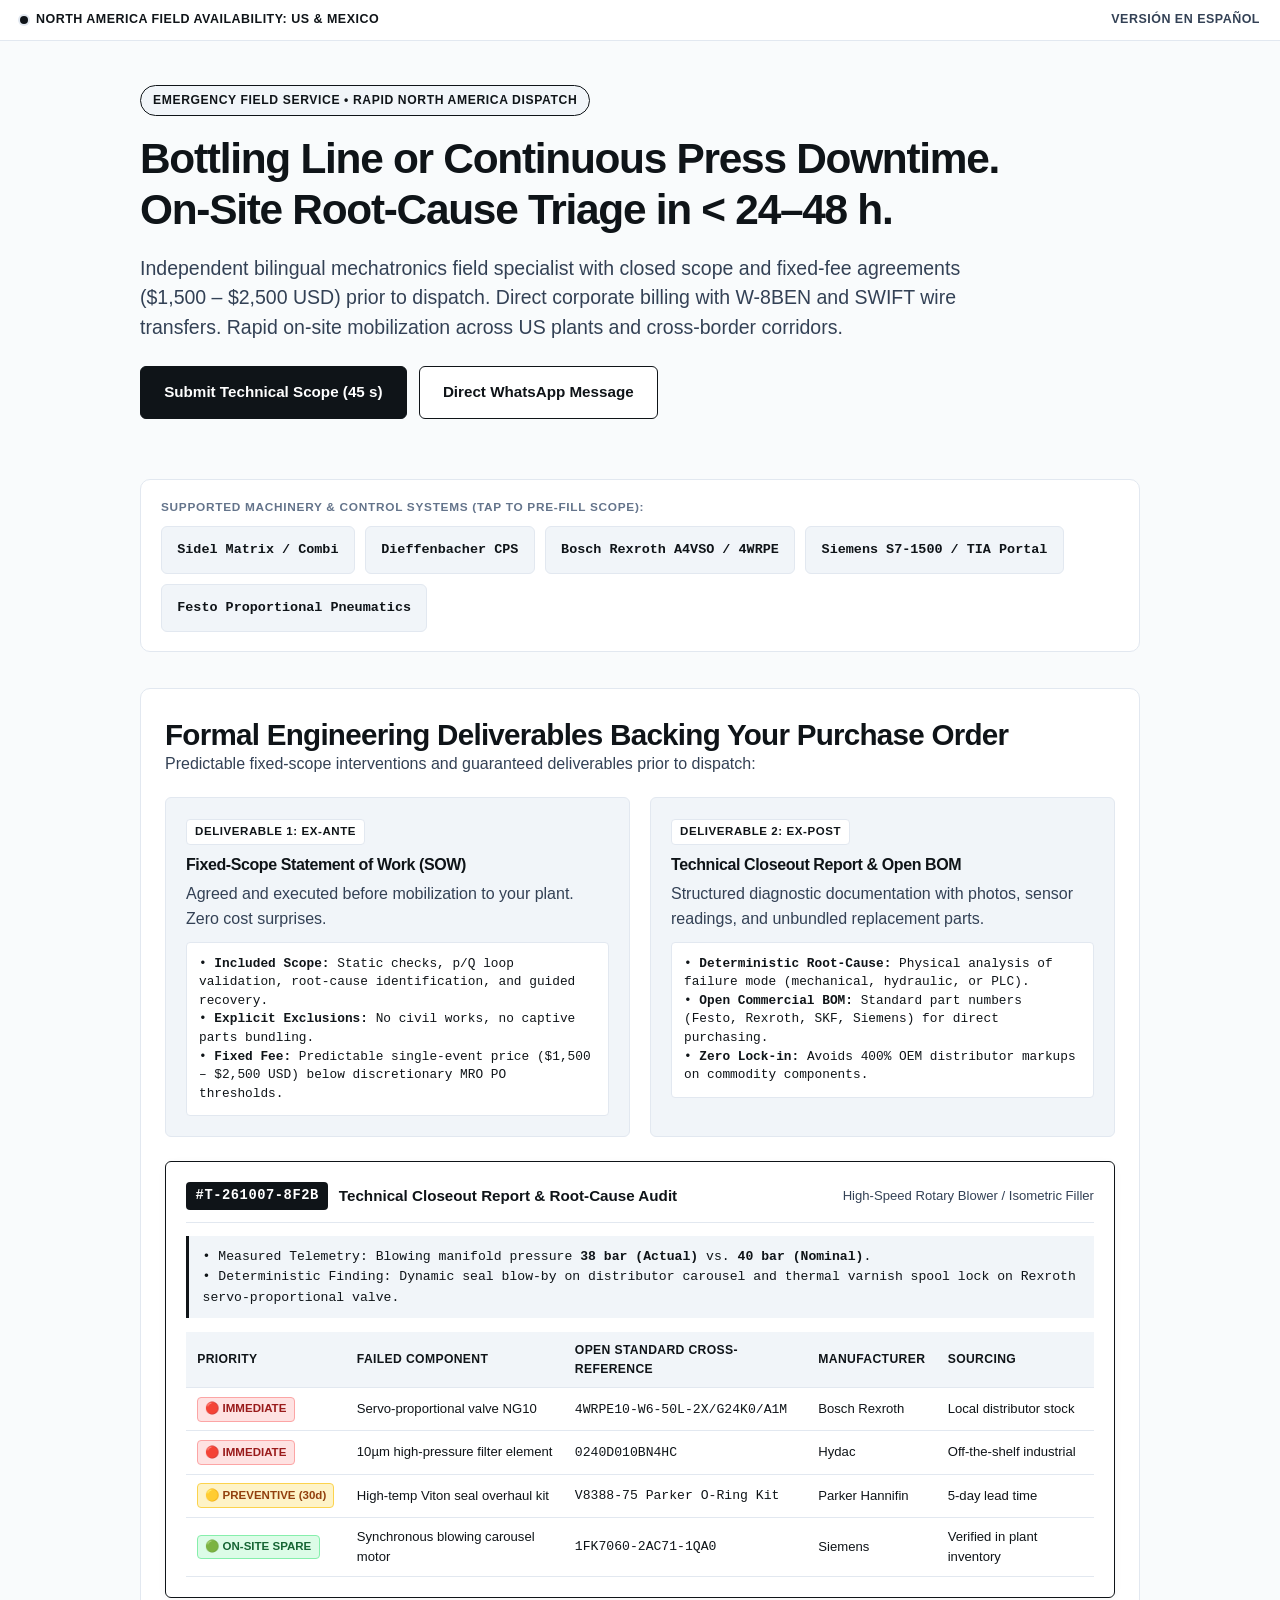
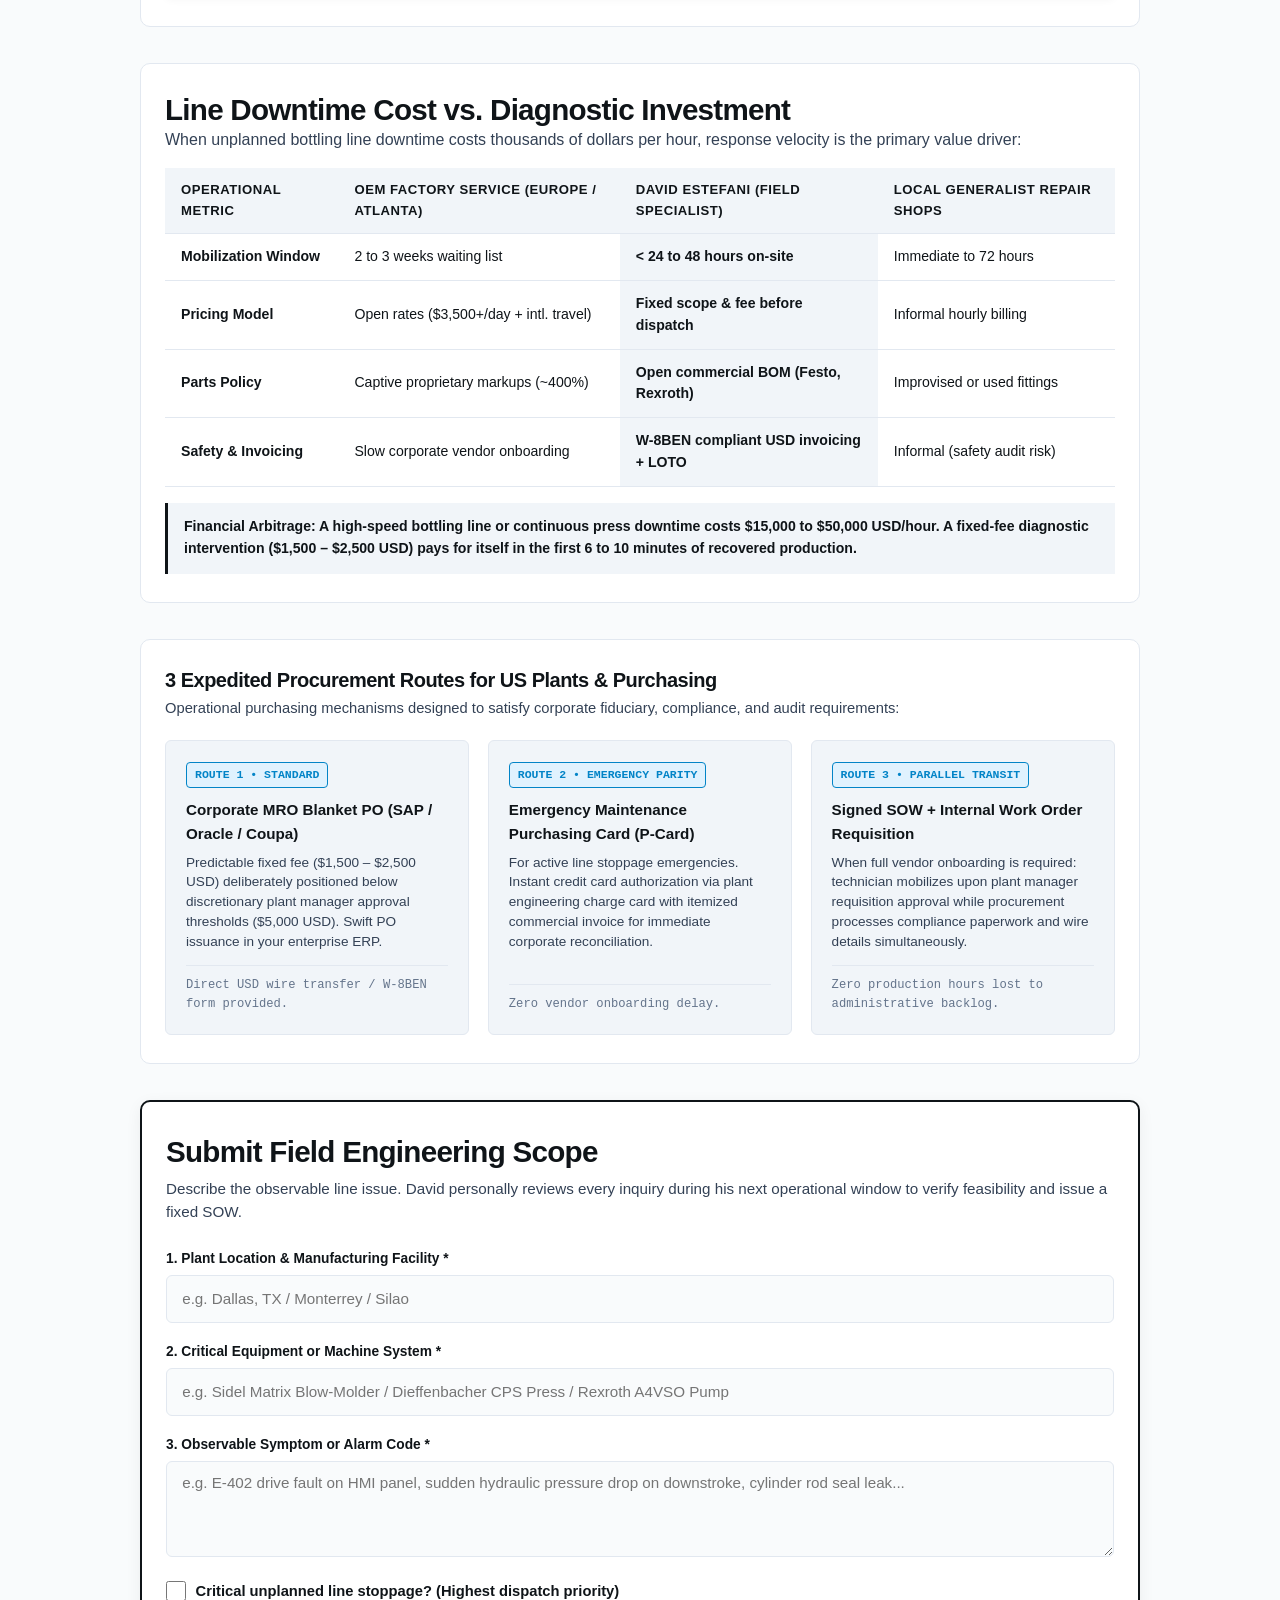
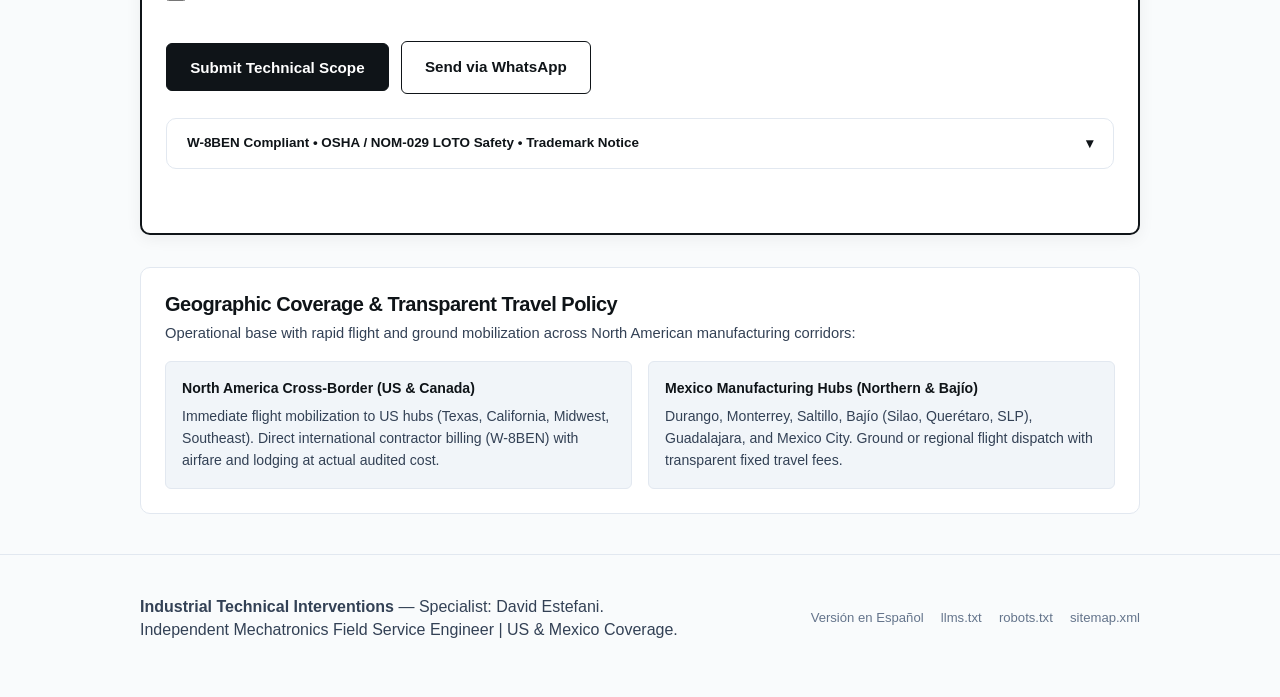
==== commit 1375b84e: "feat(ui): implement Apple-grade mobile ergonomics, reactive machine specs, procurement alliance rout" ====
--- a/en/index.html
+++ b/en/index.html
@@ -85,11 +85,11 @@
       </div>
       
       <h1 class="hero-title">
-        Root-Cause Troubleshooting & Technical Recovery for Critical Machinery.
+        Bottling Line or Continuous Press Downtime. On-Site Root-Cause Triage in &lt; 24–48 h.
       </h1>
       
       <p class="hero-subtitle">
-        Independent bilingual mechatronics specialist with closed scope and fixed-fee agreements prior to dispatch. On-site mobilization in under 24–48 hours to US manufacturing plants and cross-border hubs.
+        Independent bilingual mechatronics field specialist with closed scope and fixed-fee agreements ($1,500 – $2,500 USD) prior to dispatch. Direct corporate billing with W-8BEN and SWIFT wire transfers. Rapid on-site mobilization across US plants and cross-border corridors.
       </p>
 
       <!-- Dual Action Band (Above-the-Fold Thumb Zone) -->
@@ -101,28 +101,6 @@
           <span>Direct WhatsApp Message</span>
         </a>
       </div>
-
-      <!-- Compliance & Nominative Fair Use Drawer -->
-      <details class="compliance-drawer" id="complianceDrawer">
-        <summary class="compliance-summary">
-          <span>W-8BEN Compliant • OSHA / NOM-029 LOTO Safety • Trademark Notice</span>
-        </summary>
-        <div class="compliance-content">
-          <div class="compliance-grid">
-            <div class="compliance-item">
-              <div class="compliance-item-title">EHS Industrial Safety & Protocols</div>
-              <p>Strict Lockout/Tagout (LOTO) energy isolation under OSHA / NOM-029. Certified Class E personal protective equipment and high-pressure hydraulic circuit competence (>250 bar).</p>
-            </div>
-            <div class="compliance-item">
-              <div class="compliance-item-title">Independent Contractor Billing (USD / W-8BEN)</div>
-              <p>W-8BEN compliant corporate invoicing for US clients. Payment processing via direct SWIFT wire transfers under purchase order limits. No intermediary recruiter markup.</p>
-            </div>
-          </div>
-          <div class="disclaimer-box">
-            <strong>Trademark Notice (Nominative Fair Use):</strong> Sidel®, Dieffenbacher®, Rexroth®, Siemens®, and Festo® are registered trademarks of their respective owners. Mention of these trademarks is made strictly for descriptive purposes under nominative fair use (15 U.S.C. § 1115(b)(4)) to indicate field competence and machinery compatibility. David Estefani is an independent engineering specialist and is not sponsored by, affiliated with, or an authorized dealer for said manufacturers.
-          </div>
-        </div>
-      </details>
     </section>
 
     <!-- Interactive Machine Chips -->
@@ -146,10 +124,24 @@
         </span>
       </div>
 
-      <!-- Dynamic machine diagnostic panel -->
-      <div class="machine-diag-box" id="machineDiagBox">
-        <strong id="machineDiagTitle">Selected System:</strong>
-        <p id="machineDiagText" style="margin-top: 0.25rem; font-size: 0.84rem;"></p>
+      <!-- Reactive Technical Spec Card (Linear Pattern) -->
+      <div class="machine-spec-card" id="machineSpecCard">
+        <div class="machine-spec-header">
+          <div class="machine-spec-title" id="machineSpecTitle">Selected System</div>
+          <span class="machine-spec-badge" id="machineSpecBadge">p/Q Inspection</span>
+        </div>
+        <p id="machineSpecSummary" style="font-size: 0.88rem; color: var(--text-secondary); margin-bottom: 0.5rem;"></p>
+        <ul class="machine-spec-points" id="machineSpecPoints">
+          <!-- Key inspection points loaded dynamically -->
+        </ul>
+        <div class="machine-spec-footer">
+          <div class="machine-spec-rate">
+            Estimated Fee: <strong id="machineSpecRate">$1,500 – $2,500 USD</strong> (Predictable fixed cost)
+          </div>
+          <a class="machine-spec-btn" href="#fieldSymptom" id="btnMachineSpecAction">
+            <span>Request Scope for this Machine</span>
+          </a>
+        </div>
       </div>
     </section>
 
@@ -157,7 +149,7 @@
     <section class="deliverables-section" aria-label="Deliverables Overview">
       <div class="deliverables-header">
         <h2>Formal Engineering Deliverables Backing Your Purchase Order</h2>
-        <p>No open-ended hourly billing. Every intervention concludes with formal, transparent documentation:</p>
+        <p>Predictable fixed-scope interventions and guaranteed deliverables prior to dispatch:</p>
       </div>
 
       <div class="deliverables-grid">
@@ -183,13 +175,72 @@
           </div>
         </article>
       </div>
+
+      <!-- Authentic Engineering Report Sample (Based on technical_report_en.md) -->
+      <div class="report-sample-sheet" aria-label="Field Inspection Closeout Sample">
+        <div class="report-sheet-header">
+          <div style="display: flex; align-items: center; gap: 0.65rem;">
+            <span class="report-folio-tag">#T-261007-8F2B</span>
+            <strong style="font-size: 0.95rem;">Technical Closeout Report & Root-Cause Audit</strong>
+          </div>
+          <span class="report-sheet-meta">High-Speed Rotary Blower / Isometric Filler</span>
+        </div>
+        <div class="report-telemetry-box">
+          • Measured Telemetry: Blowing manifold pressure <strong>38 bar (Actual)</strong> vs. <strong>40 bar (Nominal)</strong>.<br>
+          • Deterministic Finding: Dynamic seal blow-by on distributor carousel and thermal varnish spool lock on Rexroth servo-proportional valve.
+        </div>
+        <div class="report-bom-table-wrapper">
+          <table class="report-bom-table">
+            <thead>
+              <tr>
+                <th>Priority</th>
+                <th>Failed Component</th>
+                <th>Open Standard Cross-Reference</th>
+                <th>Manufacturer</th>
+                <th>Sourcing</th>
+              </tr>
+            </thead>
+            <tbody>
+              <tr>
+                <td><span class="badge-urgency inmediata">🔴 IMMEDIATE</span></td>
+                <td>Servo-proportional valve NG10</td>
+                <td><code>4WRPE10-W6-50L-2X/G24K0/A1M</code></td>
+                <td>Bosch Rexroth</td>
+                <td>Local distributor stock</td>
+              </tr>
+              <tr>
+                <td><span class="badge-urgency inmediata">🔴 IMMEDIATE</span></td>
+                <td>10µm high-pressure filter element</td>
+                <td><code>0240D010BN4HC</code></td>
+                <td>Hydac</td>
+                <td>Off-the-shelf industrial</td>
+              </tr>
+              <tr>
+                <td><span class="badge-urgency preventiva">🟡 PREVENTIVE (30d)</span></td>
+                <td>High-temp Viton seal overhaul kit</td>
+                <td><code>V8388-75 Parker O-Ring Kit</code></td>
+                <td>Parker Hannifin</td>
+                <td>5-day lead time</td>
+              </tr>
+              <tr>
+                <td><span class="badge-urgency stock">🟢 ON-SITE SPARE</span></td>
+                <td>Synchronous blowing carousel motor</td>
+                <td><code>1FK7060-2AC71-1QA0</code></td>
+                <td>Siemens</td>
+                <td>Verified in plant inventory</td>
+              </tr>
+            </tbody>
+          </table>
+        </div>
+      </div>
     </section>
 
     <!-- Asymmetric ROI vs. OEM Matrix -->
     <section class="roi-section" aria-label="Decision Matrix & ROI">
-      <h2>Operational Decision Matrix: Response Time & Cost Arbitrage</h2>
+      <h2>Line Downtime Cost vs. Diagnostic Investment</h2>
       <p>When unplanned bottling line downtime costs thousands of dollars per hour, response velocity is the primary value driver:</p>
 
+      <!-- Desktop Tabular View -->
       <div class="roi-table-wrapper">
         <table class="roi-table">
           <thead>
@@ -229,8 +280,110 @@
         </table>
       </div>
 
+      <!-- Mobile Stacked Cards (Zero Horizontal Scroll) -->
+      <div class="roi-cards-stack">
+        <article class="roi-card">
+          <div class="roi-card-header">
+            <div class="roi-card-title">OEM Factory Service (Europe / Atlanta)</div>
+            <span class="roi-card-badge">Traditional</span>
+          </div>
+          <div class="roi-card-metrics">
+            <div class="roi-card-row">
+              <span class="roi-card-label">Mobilization</span>
+              <span class="roi-card-val">2 to 3 weeks waiting list</span>
+            </div>
+            <div class="roi-card-row">
+              <span class="roi-card-label">Pricing</span>
+              <span class="roi-card-val">$15,000+ USD (Open daily rates)</span>
+            </div>
+            <div class="roi-card-row">
+              <span class="roi-card-label">Parts Policy</span>
+              <span class="roi-card-val">Captive markups (+400% markup)</span>
+            </div>
+            <div class="roi-card-row">
+              <span class="roi-card-label">Compliance</span>
+              <span class="roi-card-val">Slow international vendor setup</span>
+            </div>
+          </div>
+        </article>
+
+        <article class="roi-card recommended">
+          <div class="roi-card-header">
+            <div class="roi-card-title">David Estefani (Field Specialist)</div>
+            <span class="roi-card-badge">High Velocity</span>
+          </div>
+          <div class="roi-card-metrics">
+            <div class="roi-card-row">
+              <span class="roi-card-label">Mobilization</span>
+              <span class="roi-card-val">&lt; 24 to 48 hours on-site</span>
+            </div>
+            <div class="roi-card-row">
+              <span class="roi-card-label">Pricing</span>
+              <span class="roi-card-val">$1,500 – $2,500 USD (Fixed scope fee)</span>
+            </div>
+            <div class="roi-card-row">
+              <span class="roi-card-label">Parts Policy</span>
+              <span class="roi-card-val">Open commercial BOM (Rexroth, Festo)</span>
+            </div>
+            <div class="roi-card-row">
+              <span class="roi-card-label">Compliance</span>
+              <span class="roi-card-val">W-8BEN USD Invoicing + OSHA LOTO</span>
+            </div>
+          </div>
+        </article>
+      </div>
+
       <div class="roi-highlight-box">
         Financial Arbitrage: A high-speed bottling line or continuous press downtime costs $15,000 to $50,000 USD/hour. A fixed-fee diagnostic intervention ($1,500 – $2,500 USD) pays for itself in the first 6 to 10 minutes of recovered production.
+      </div>
+    </section>
+
+    <!-- Procurement & Corporate Purchasing Alliance Section -->
+    <section class="procurement-section" aria-label="Purchasing Approval Routes">
+      <div class="procurement-header">
+        <h2>3 Expedited Procurement Routes for US Plants & Purchasing</h2>
+        <p>Operational purchasing mechanisms designed to satisfy corporate fiduciary, compliance, and audit requirements:</p>
+      </div>
+
+      <div class="procurement-routes-grid">
+        <article class="procurement-card">
+          <div>
+            <span class="procurement-route-badge">Route 1 • Standard</span>
+            <div class="procurement-card-title">Corporate MRO Blanket PO (SAP / Oracle / Coupa)</div>
+            <p class="procurement-card-desc">
+              Predictable fixed fee ($1,500 – $2,500 USD) deliberately positioned below discretionary plant manager approval thresholds ($5,000 USD). Swift PO issuance in your enterprise ERP.
+            </p>
+          </div>
+          <div class="procurement-card-footer">
+            Direct USD wire transfer / W-8BEN form provided.
+          </div>
+        </article>
+
+        <article class="procurement-card">
+          <div>
+            <span class="procurement-route-badge">Route 2 • Emergency Parity</span>
+            <div class="procurement-card-title">Emergency Maintenance Purchasing Card (P-Card)</div>
+            <p class="procurement-card-desc">
+              For active line stoppage emergencies. Instant credit card authorization via plant engineering charge card with itemized commercial invoice for immediate corporate reconciliation.
+            </p>
+          </div>
+          <div class="procurement-card-footer">
+            Zero vendor onboarding delay.
+          </div>
+        </article>
+
+        <article class="procurement-card">
+          <div>
+            <span class="procurement-route-badge">Route 3 • Parallel Transit</span>
+            <div class="procurement-card-title">Signed SOW + Internal Work Order Requisition</div>
+            <p class="procurement-card-desc">
+              When full vendor onboarding is required: technician mobilizes upon plant manager requisition approval while procurement processes compliance paperwork and wire details simultaneously.
+            </p>
+          </div>
+          <div class="procurement-card-footer">
+            Zero production hours lost to administrative backlog.
+          </div>
+        </article>
       </div>
     </section>
 
@@ -296,6 +449,28 @@
           </ul>
         </div>
       </div>
+
+      <!-- Compliance & Nominative Fair Use Drawer at Bottom -->
+      <details class="compliance-drawer" id="complianceDrawer">
+        <summary class="compliance-summary">
+          <span>W-8BEN Compliant • OSHA / NOM-029 LOTO Safety • Trademark Notice</span>
+        </summary>
+        <div class="compliance-content">
+          <div class="compliance-grid">
+            <div class="compliance-item">
+              <div class="compliance-item-title">EHS Industrial Safety & Protocols</div>
+              <p>Strict Lockout/Tagout (LOTO) energy isolation under OSHA / NOM-029. Certified Class E personal protective equipment and high-pressure hydraulic circuit competence (>250 bar).</p>
+            </div>
+            <div class="compliance-item">
+              <div class="compliance-item-title">Independent Contractor Billing (USD / W-8BEN)</div>
+              <p>W-8BEN compliant corporate invoicing for US clients. Payment processing via direct SWIFT wire transfers under purchase order limits. No intermediary recruiter markup.</p>
+            </div>
+          </div>
+          <div class="disclaimer-box">
+            <strong>Trademark Notice (Nominative Fair Use):</strong> Sidel®, Dieffenbacher®, Rexroth®, Siemens®, and Festo® are registered trademarks of their respective owners. Mention of these trademarks is made strictly for descriptive purposes under nominative fair use (15 U.S.C. § 1115(b)(4)) to indicate field competence and machinery compatibility. David Estefani is an independent engineering specialist and is not sponsored by, affiliated with, or an authorized dealer for said manufacturers.
+          </div>
+        </div>
+      </details>
     </section>
 
     <!-- Regional Travel Matrix -->
--- a/styles.css
+++ b/styles.css
@@ -6,28 +6,30 @@
    ========================================================================== */
 
 :root {
-  /* Paleta Mineral de Alta Precisión */
-  --bg-page: #FAF9F6;
+  /* Paleta Hidro-Mineral Noble (Pureza de Manantial y Acero Quirúrgico 316L) */
+  --bg-page: #F9FBFC;
   --bg-surface: #FFFFFF;
-  --bg-subtle: #F2F1ED;
+  --bg-subtle: #F1F5F9;
   --bg-surface-elevated: #FFFFFF;
-  --bg-hover: #ECEAE4;
+  --bg-hover: #E2E8F0;
   
-  --text-primary: #111113;
-  --text-secondary: #48484E;
-  --text-muted: #74747C;
+  --text-primary: #0F1418;
+  --text-secondary: #334155;
+  --text-muted: #64748B;
   --text-inverse: #FFFFFF;
   
-  --border-subtle: #E4E2D8;
-  --border-medium: #A8A69E;
-  --border-strong: #111113;
-  --border-focus: #111113;
-
-  /* Micro-Acentos de Ingeniería */
-  --accent-titanium: #71717A;
-  --accent-charcoal: #18181B;
-
-  /* Aliases para compatibilidad sin tintes */
+  --border-subtle: #E2E8F0;
+  --border-medium: #64748B;
+  --border-strong: #0F1418;
+  --border-focus: #0284C7;
+
+  /* Micro-Acentos de Ingeniería Hidráulica y Sanitaria */
+  --accent-titanium: #64748B;
+  --accent-charcoal: #0F1418;
+  --accent-water: #0284C7;
+  --accent-water-subtle: #E0F2FE;
+
+  /* Aliases para compatibilidad */
   --bg-primary: var(--bg-page);
   --bg-secondary: var(--bg-subtle);
 
@@ -40,30 +42,32 @@
   --radius-sm: 6px;
   --radius-pill: 9999px;
   --ease-apple: cubic-bezier(0.16, 1, 0.3, 1);
-  --shadow-card: 0 1px 3px rgba(17, 17, 19, 0.04), 0 6px 16px -4px rgba(17, 17, 19, 0.03);
-  --shadow-hover: 0 4px 16px rgba(17, 17, 19, 0.08);
+  --shadow-card: 0 1px 3px rgba(15, 20, 24, 0.04), 0 6px 16px -4px rgba(15, 20, 24, 0.03);
+  --shadow-hover: 0 4px 16px rgba(15, 20, 24, 0.08);
 }
 
 @media (prefers-color-scheme: dark) {
   :root {
-    --bg-page: #0C0C0E;
-    --bg-surface: #141416;
-    --bg-subtle: #1C1C1E;
-    --bg-surface-elevated: #222224;
-    --bg-hover: #262628;
-
-    --text-primary: #F5F5F7;
-    --text-secondary: #A1A1A6;
-    --text-muted: #6E6E73;
-    --text-inverse: #0C0C0E;
-
-    --border-subtle: #242426;
-    --border-medium: #48484A;
-    --border-strong: #F5F5F7;
-    --border-focus: #F5F5F7;
-
-    --accent-titanium: #A1A1A6;
-    --accent-charcoal: #F5F5F7;
+    --bg-page: #0B0E11;
+    --bg-surface: #12171C;
+    --bg-subtle: #1A2027;
+    --bg-surface-elevated: #1E262F;
+    --bg-hover: #26303B;
+
+    --text-primary: #F8FAFC;
+    --text-secondary: #94A3B8;
+    --text-muted: #64748B;
+    --text-inverse: #0B0E11;
+
+    --border-subtle: #1E293B;
+    --border-medium: #475569;
+    --border-strong: #F8FAFC;
+    --border-focus: #38BDF8;
+
+    --accent-titanium: #94A3B8;
+    --accent-charcoal: #F8FAFC;
+    --accent-water: #38BDF8;
+    --accent-water-subtle: #082F49;
 
     --bg-primary: var(--bg-page);
     --bg-secondary: var(--bg-subtle);
@@ -271,12 +275,12 @@
   transform: translateY(2px) scale(0.98);
 }
 
-/* Cajón Plegable Nativo de Compliance y Descargo de Marcas (Cero JS) */
+/* Sello Plegable de Blindaje Normativo y Descargo de Marcas (Cero JS) */
 .compliance-drawer {
   background-color: var(--bg-surface);
   border: 1.5px solid var(--border-subtle);
   border-radius: var(--radius-card);
-  margin-bottom: 2rem;
+  margin: 1.5rem 0 2rem;
   transition: border-color 150ms ease;
 }
 
@@ -412,19 +416,121 @@
   color: var(--bg-surface);
 }
 
-.machine-diag-box {
+.machine-diag-box,
+.machine-spec-card {
   display: none;
-  margin-top: 0.85rem;
-  padding: 0.85rem 1rem;
-  background-color: var(--bg-subtle);
-  border: 1px solid var(--border-subtle);
-  border-radius: var(--radius-sm);
-  font-size: 0.85rem;
-  animation: fadeIn 200ms var(--ease-apple);
-}
-
-.machine-diag-box.visible {
+  margin-top: 1rem;
+  padding: 1.25rem;
+  background-color: var(--bg-surface);
+  border: 1.5px solid var(--border-strong);
+  border-radius: var(--radius-sm);
+  font-size: 0.88rem;
+  animation: fadeIn 250ms var(--ease-apple);
+  box-shadow: 0 4px 12px rgba(15, 20, 24, 0.05);
+}
+
+.machine-diag-box.visible,
+.machine-spec-card.visible {
   display: block;
+}
+
+.machine-spec-header {
+  display: flex;
+  justify-content: space-between;
+  align-items: flex-start;
+  gap: 0.75rem;
+  margin-bottom: 0.75rem;
+  flex-wrap: wrap;
+}
+
+.machine-spec-title {
+  font-size: 1rem;
+  font-weight: 800;
+  color: var(--text-primary);
+}
+
+.machine-spec-badge {
+  font-family: var(--font-mono);
+  font-size: 0.72rem;
+  font-weight: 800;
+  padding: 0.2rem 0.55rem;
+  background-color: var(--accent-water-subtle);
+  color: var(--accent-water);
+  border: 1px solid var(--accent-water);
+  border-radius: 4px;
+  text-transform: uppercase;
+  letter-spacing: 0.04em;
+}
+
+.machine-spec-points {
+  list-style: none;
+  margin: 0.75rem 0;
+  display: flex;
+  flex-direction: column;
+  gap: 0.45rem;
+}
+
+.machine-spec-points li {
+  font-size: 0.86rem;
+  color: var(--text-secondary);
+  display: flex;
+  align-items: flex-start;
+  gap: 0.5rem;
+  line-height: 1.4;
+}
+
+.machine-spec-points li::before {
+  content: "•";
+  color: var(--accent-water);
+  font-weight: 900;
+  font-size: 1.1rem;
+  line-height: 1;
+}
+
+.machine-spec-footer {
+  display: flex;
+  justify-content: space-between;
+  align-items: center;
+  gap: 1rem;
+  margin-top: 1rem;
+  padding-top: 0.85rem;
+  border-top: 1px solid var(--border-subtle);
+  flex-wrap: wrap;
+}
+
+.machine-spec-rate {
+  font-size: 0.86rem;
+  color: var(--text-secondary);
+}
+
+.machine-spec-rate strong {
+  color: var(--text-primary);
+  font-size: 0.95rem;
+}
+
+.machine-spec-btn {
+  min-height: 44px;
+  display: inline-flex;
+  align-items: center;
+  justify-content: center;
+  padding: 0.55rem 1.15rem;
+  background-color: var(--text-primary);
+  color: var(--bg-surface);
+  border-radius: var(--radius-sm);
+  font-size: 0.84rem;
+  font-weight: 800;
+  text-decoration: none;
+  cursor: pointer;
+  border: 1.5px solid var(--text-primary);
+  transition: transform 150ms var(--ease-apple), background-color 150ms ease;
+}
+
+.machine-spec-btn:hover {
+  background-color: #26303B;
+}
+
+.machine-spec-btn:active {
+  transform: translateY(1px) scale(0.98);
 }
 
 /* Tarjetas Informativas */
@@ -575,6 +681,122 @@
   line-height: 1.45;
 }
 
+/* Muestra Tangible de Reporte Técnico y Despiece Abierto (reporte_cierre_template.md) */
+.report-sample-sheet {
+  background-color: var(--bg-surface);
+  border: 1.5px solid var(--border-strong);
+  border-radius: var(--radius-sm);
+  padding: 1.25rem;
+  margin-top: 1.5rem;
+  box-shadow: 0 2px 8px rgba(15, 20, 24, 0.04);
+}
+
+.report-sheet-header {
+  display: flex;
+  justify-content: space-between;
+  align-items: center;
+  border-bottom: 1.5px solid var(--border-subtle);
+  padding-bottom: 0.75rem;
+  margin-bottom: 0.85rem;
+  flex-wrap: wrap;
+  gap: 0.5rem;
+}
+
+.report-folio-tag {
+  font-family: var(--font-mono);
+  font-size: 0.86rem;
+  font-weight: 800;
+  background-color: var(--text-primary);
+  color: var(--bg-surface);
+  padding: 0.2rem 0.6rem;
+  border-radius: 4px;
+  letter-spacing: 0.04em;
+}
+
+.report-sheet-meta {
+  font-size: 0.82rem;
+  color: var(--text-secondary);
+}
+
+.report-telemetry-box {
+  background-color: var(--bg-subtle);
+  border-left: 3px solid var(--border-strong);
+  padding: 0.65rem 0.85rem;
+  font-family: var(--font-mono);
+  font-size: 0.82rem;
+  color: var(--text-primary);
+  margin-bottom: 0.85rem;
+}
+
+.report-bom-table-wrapper {
+  overflow-x: auto;
+}
+
+.report-bom-table {
+  width: 100%;
+  border-collapse: collapse;
+  font-size: 0.82rem;
+  text-align: left;
+}
+
+.report-bom-table th, .report-bom-table td {
+  padding: 0.55rem 0.7rem;
+  border-bottom: 1px solid var(--border-subtle);
+}
+
+.report-bom-table th {
+  background-color: var(--bg-subtle);
+  font-size: 0.76rem;
+  font-weight: 800;
+  text-transform: uppercase;
+  letter-spacing: 0.03em;
+}
+
+.badge-urgency {
+  display: inline-block;
+  font-size: 0.72rem;
+  font-weight: 800;
+  padding: 0.15rem 0.45rem;
+  border-radius: 4px;
+  white-space: nowrap;
+}
+
+.badge-urgency.inmediata {
+  background-color: #FEE2E2;
+  color: #991B1B;
+  border: 1px solid #FCA5A5;
+}
+
+.badge-urgency.preventiva {
+  background-color: #FEF3C7;
+  color: #92400E;
+  border: 1px solid #FCD34D;
+}
+
+.badge-urgency.stock {
+  background-color: #DCFCE7;
+  color: #166534;
+  border: 1px solid #86EFAC;
+}
+
+@media (prefers-color-scheme: dark) {
+  .badge-urgency.inmediata {
+    background-color: #450A0A;
+    color: #FCA5A5;
+    border-color: #7F1D1D;
+  }
+  .badge-urgency.preventiva {
+    background-color: #451A03;
+    color: #FCD34D;
+    border-color: #78350F;
+  }
+  .badge-urgency.stock {
+    background-color: #052E16;
+    color: #86EFAC;
+    border-color: #14532D;
+  }
+}
+
 /* Matriz Asimétrica de ROI vs. OEM */
 .roi-section {
   background-color: var(--bg-surface);
@@ -614,6 +836,110 @@
   background-color: var(--bg-subtle);
 }
 
+/* Tarjetas Apiladas de ROI Móvil (Cero Scroll Horizontal) */
+.roi-cards-stack {
+  display: flex;
+  flex-direction: column;
+  gap: 1rem;
+  margin-top: 1rem;
+}
+
+.roi-card {
+  background-color: var(--bg-subtle);
+  border: 1.5px solid var(--border-subtle);
+  border-radius: var(--radius-sm);
+  padding: 1.15rem;
+}
+
+.roi-card.recommended {
+  background-color: var(--bg-surface);
+  border: 2px solid var(--border-strong);
+  box-shadow: 0 4px 16px rgba(15, 20, 24, 0.06);
+}
+
+.roi-card-header {
+  display: flex;
+  justify-content: space-between;
+  align-items: center;
+  margin-bottom: 0.85rem;
+  gap: 0.5rem;
+}
+
+.roi-card-title {
+  font-size: 0.95rem;
+  font-weight: 800;
+  color: var(--text-primary);
+}
+
+.roi-card-badge {
+  font-size: 0.7rem;
+  font-weight: 800;
+  text-transform: uppercase;
+  padding: 0.2rem 0.5rem;
+  border-radius: 4px;
+  letter-spacing: 0.04em;
+}
+
+.roi-card.recommended .roi-card-badge {
+  background-color: var(--text-primary);
+  color: var(--bg-surface);
+}
+
+.roi-card:not(.recommended) .roi-card-badge {
+  background-color: var(--bg-page);
+  border: 1px solid var(--border-subtle);
+  color: var(--text-muted);
+}
+
+.roi-card-metrics {
+  display: flex;
+  flex-direction: column;
+  gap: 0.65rem;
+}
+
+.roi-card-row {
+  display: flex;
+  justify-content: space-between;
+  align-items: flex-start;
+  gap: 0.75rem;
+  font-size: 0.85rem;
+  border-bottom: 1px solid var(--border-subtle);
+  padding-bottom: 0.45rem;
+}
+
+.roi-card-row:last-child {
+  border-bottom: none;
+  padding-bottom: 0;
+}
+
+.roi-card-label {
+  color: var(--text-muted);
+  font-weight: 600;
+  flex: 1;
+}
+
+.roi-card-val {
+  color: var(--text-primary);
+  font-weight: 700;
+  text-align: right;
+  flex: 1.3;
+}
+
+.roi-card.recommended .roi-card-val {
+  color: var(--text-primary);
+  font-weight: 800;
+}
+
+@media (max-width: 640px) {
+  .roi-table-wrapper { display: none; }
+  .roi-cards-stack { display: flex; }
+}
+
+@media (min-width: 641px) {
+  .roi-cards-stack { display: none; }
+  .roi-table-wrapper { display: block; }
+}
+
 .roi-highlight-box {
   background-color: var(--bg-subtle);
   border-left: 3px solid var(--border-strong);
@@ -621,6 +947,94 @@
   margin-top: 1rem;
   font-size: 0.88rem;
   font-weight: 600;
+}
+
+/* Sección de Vías de Aprobación para Compras (Aliado Fiduciario Institucional) */
+.procurement-section {
+  background-color: var(--bg-surface);
+  border: 1.5px solid var(--border-subtle);
+  border-radius: var(--radius-card);
+  padding: 1.75rem 1.5rem;
+  margin-bottom: 2.25rem;
+}
+
+.procurement-header {
+  margin-bottom: 1.25rem;
+}
+
+.procurement-header h2 {
+  font-size: 1.25rem;
+  margin-bottom: 0.35rem;
+}
+
+.procurement-header p {
+  font-size: 0.92rem;
+  color: var(--text-secondary);
+}
+
+.procurement-routes-grid {
+  display: grid;
+  grid-template-columns: 1fr;
+  gap: 1.15rem;
+}
+
+@media (min-width: 768px) {
+  .procurement-routes-grid {
+    grid-template-columns: repeat(3, 1fr);
+  }
+}
+
+.procurement-card {
+  background-color: var(--bg-subtle);
+  border: 1.5px solid var(--border-subtle);
+  border-radius: var(--radius-sm);
+  padding: 1.25rem;
+  display: flex;
+  flex-direction: column;
+  justify-content: space-between;
+  transition: border-color 150ms ease, box-shadow 150ms ease;
+}
+
+.procurement-card:hover {
+  border-color: var(--border-strong);
+  box-shadow: var(--shadow-card);
+}
+
+.procurement-route-badge {
+  display: inline-block;
+  font-family: var(--font-mono);
+  font-size: 0.72rem;
+  font-weight: 800;
+  text-transform: uppercase;
+  color: var(--accent-water);
+  background-color: var(--accent-water-subtle);
+  border: 1px solid var(--accent-water);
+  padding: 0.2rem 0.5rem;
+  border-radius: 4px;
+  margin-bottom: 0.65rem;
+  width: fit-content;
+}
+
+.procurement-card-title {
+  font-size: 0.95rem;
+  font-weight: 800;
+  color: var(--text-primary);
+  margin-bottom: 0.45rem;
+}
+
+.procurement-card-desc {
+  font-size: 0.85rem;
+  color: var(--text-secondary);
+  line-height: 1.45;
+  margin-bottom: 0.85rem;
+}
+
+.procurement-card-footer {
+  font-family: var(--font-mono);
+  font-size: 0.76rem;
+  color: var(--text-muted);
+  border-top: 1px solid var(--border-subtle);
+  padding-top: 0.65rem;
 }
 
 /* Sección de Formulario de Admisión (Intake) */
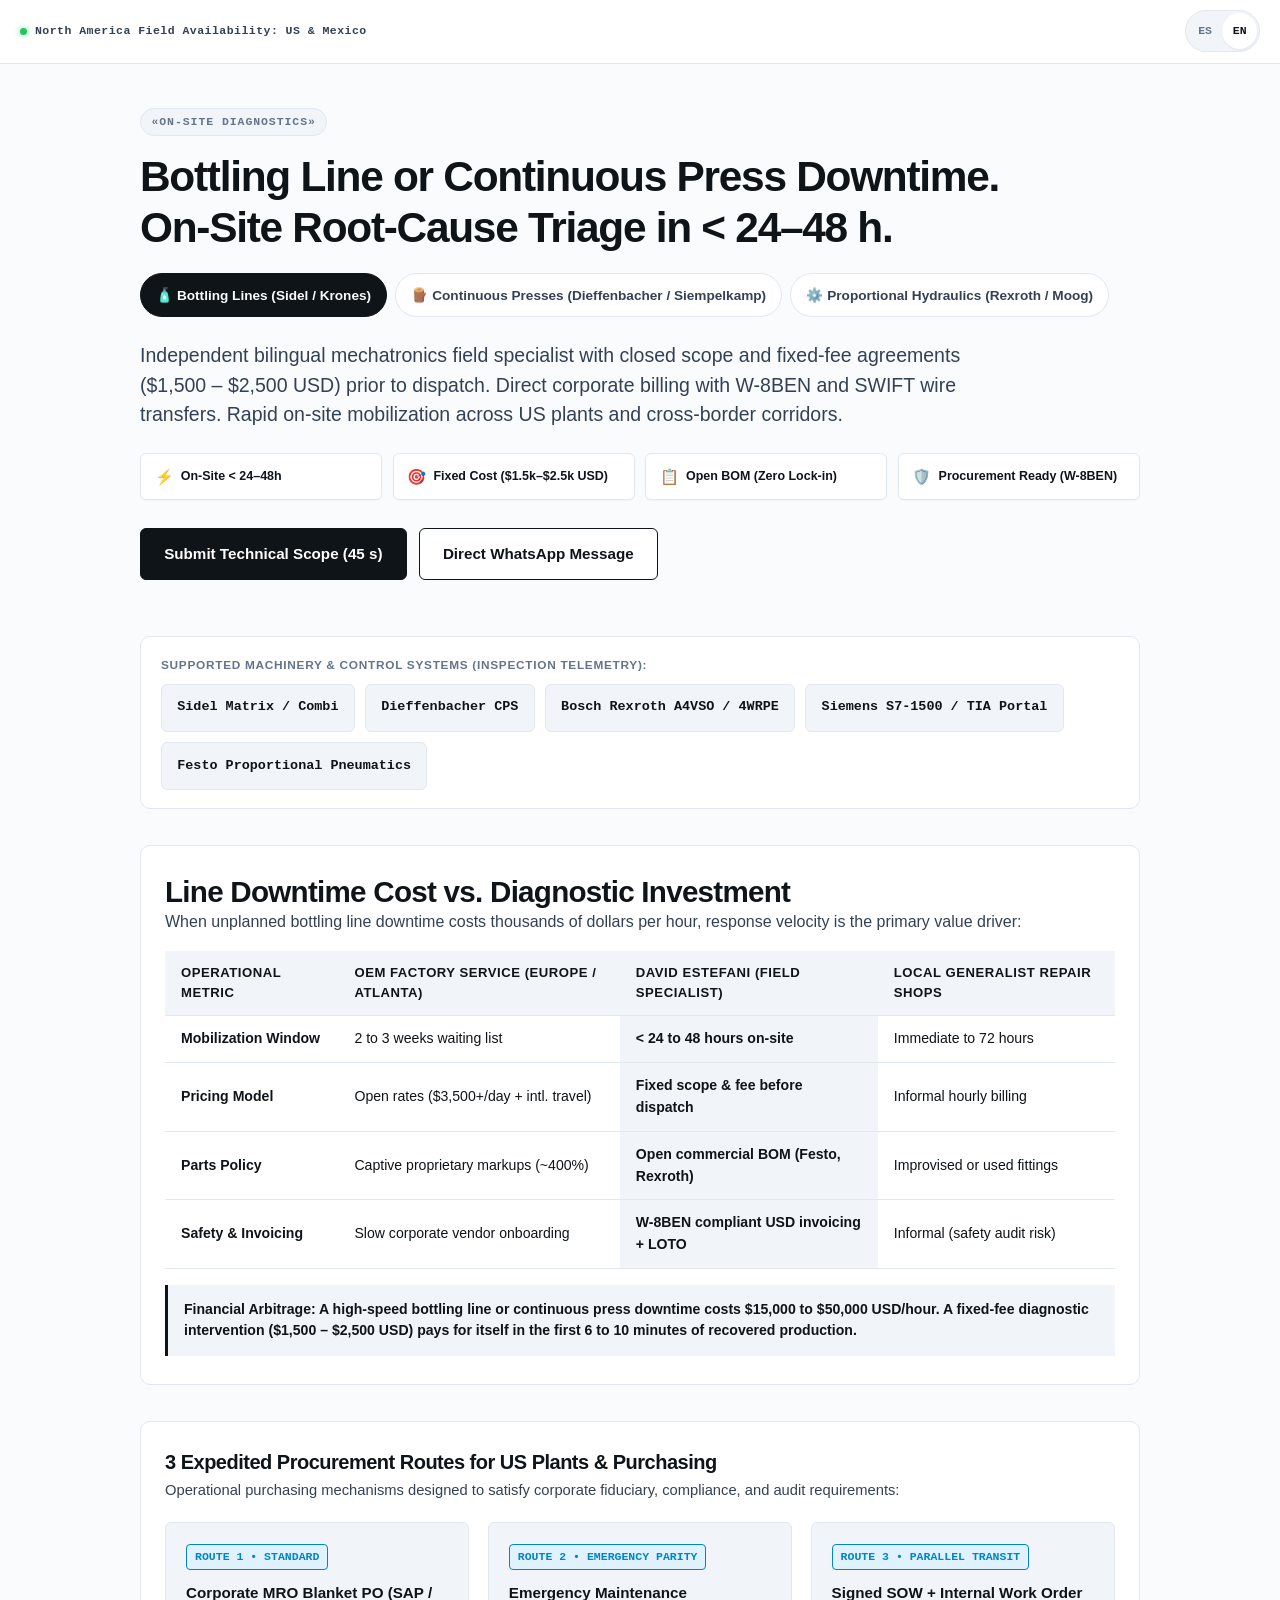
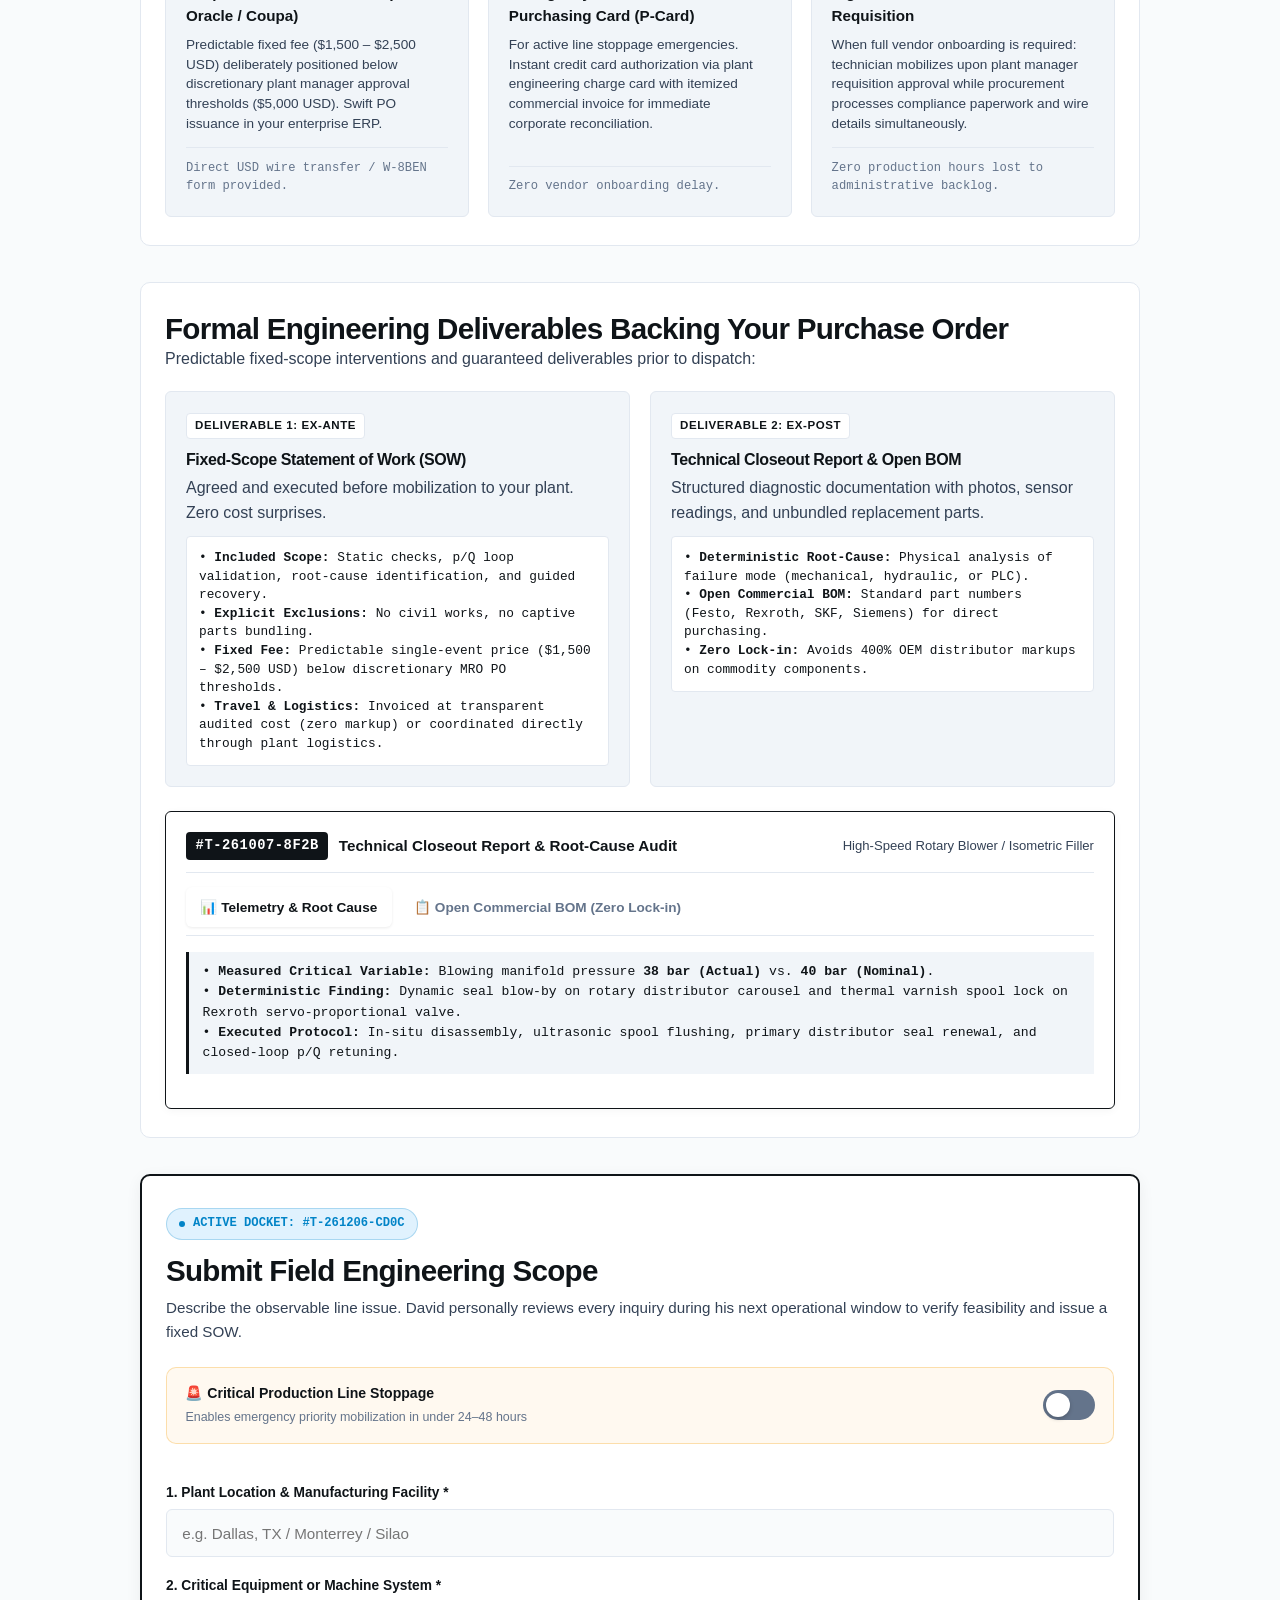
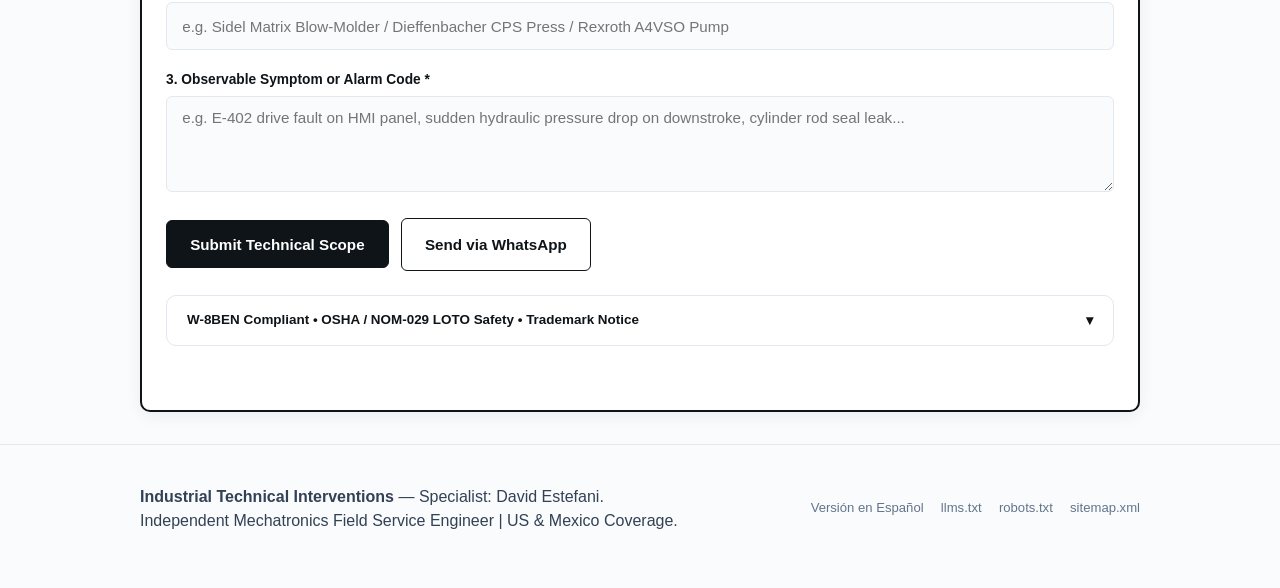
==== commit cce0745e: "feat(site): Apple-grade refactor with live docket, iOS switch, 2-tab BOM, Cowan <= 1.50" ====
--- a/en/index.html
+++ b/en/index.html
@@ -65,32 +65,66 @@
 </head>
 <body>
 
-  <!-- Top Institutional Bar -->
+  <!-- Institutional Top Bar (Apple-Grade Minimalist) -->
   <header class="top-bar">
     <div class="top-bar-badge">
       <span class="top-bar-dot" aria-hidden="true"></span>
       <span>North America Field Availability: US & Mexico</span>
     </div>
-    <nav class="top-bar-links" aria-label="Language navigation">
-      <a href="../" hreflang="es">Versión en Español</a>
+    <nav class="lang-toggle" aria-label="Language navigation">
+      <a href="../" hreflang="es">ES</a>
+      <a href="./" class="active">EN</a>
     </nav>
   </header>
 
   <main class="container">
 
     <!-- Hero Section -->
-    <section class="hero" aria-label="Field Service Overview">
+    <section class="hero" id="stage-diagnostic" aria-label="Field Service Overview">
       <div class="kicker">
-        <span>Emergency Field Service • Rapid North America Dispatch</span>
+        <span>«ON-SITE DIAGNOSTICS»</span>
       </div>
       
       <h1 class="hero-title">
         Bottling Line or Continuous Press Downtime. On-Site Root-Cause Triage in &lt; 24–48 h.
       </h1>
+
+      <!-- Industrial Machinery Touch Segmenter -->
+      <div class="machine-segmenter" role="group" aria-label="Machinery Segmenter">
+        <button type="button" class="machine-chip-btn active" id="chipSidel" data-target="specSidel">
+          <span>🧴 Bottling Lines (Sidel / Krones)</span>
+        </button>
+        <button type="button" class="machine-chip-btn" id="chipDieff" data-target="specDieff">
+          <span>🪵 Continuous Presses (Dieffenbacher / Siempelkamp)</span>
+        </button>
+        <button type="button" class="machine-chip-btn" id="chipRexroth" data-target="specRexroth">
+          <span>⚙️ Proportional Hydraulics (Rexroth / Moog)</span>
+        </button>
+      </div>
       
       <p class="hero-subtitle">
         Independent bilingual mechatronics field specialist with closed scope and fixed-fee agreements ($1,500 – $2,500 USD) prior to dispatch. Direct corporate billing with W-8BEN and SWIFT wire transfers. Rapid on-site mobilization across US plants and cross-border corridors.
       </p>
+
+      <!-- Fiduciary Guarantee Badges (Apple-Grade Grid) -->
+      <div class="hero-guarantee-grid">
+        <div class="guarantee-badge">
+          <span class="guarantee-badge-icon">⚡</span>
+          <span>On-Site &lt; 24–48h</span>
+        </div>
+        <div class="guarantee-badge">
+          <span class="guarantee-badge-icon">🎯</span>
+          <span>Fixed Cost ($1.5k–$2.5k USD)</span>
+        </div>
+        <div class="guarantee-badge">
+          <span class="guarantee-badge-icon">📋</span>
+          <span>Open BOM (Zero Lock-in)</span>
+        </div>
+        <div class="guarantee-badge">
+          <span class="guarantee-badge-icon">🛡️</span>
+          <span>Procurement Ready (W-8BEN)</span>
+        </div>
+      </div>
 
       <!-- Dual Action Band (Above-the-Fold Thumb Zone) -->
       <div class="hero-actions">
@@ -103,9 +137,9 @@
       </div>
     </section>
 
-    <!-- Interactive Machine Chips -->
+    <!-- Reactive Technical Spec Card (Linear Telemetry Layout) -->
     <section class="brands-strip" aria-label="Supported Systems">
-      <div class="brands-label">Supported Machinery & Control Systems (Tap to pre-fill scope):</div>
+      <div class="brands-label">Supported Machinery & Control Systems (Inspection Telemetry):</div>
       <div class="brands-grid" role="group" aria-label="Industrial machinery systems">
         <span class="brand-chip" tabindex="0" data-machine="Sidel Matrix / Combi Bottling Lines" data-diag="High-speed blow-fill lines: servo axis desynchronization, 40-bar blowing pressure drops, and carousel rotary joint seal leaks.">
           <span>Sidel Matrix / Combi</span>
@@ -124,16 +158,26 @@
         </span>
       </div>
 
-      <!-- Reactive Technical Spec Card (Linear Pattern) -->
+      <!-- Reactive Technical Spec Card in Viewport -->
       <div class="machine-spec-card" id="machineSpecCard">
         <div class="machine-spec-header">
-          <div class="machine-spec-title" id="machineSpecTitle">Selected System</div>
-          <span class="machine-spec-badge" id="machineSpecBadge">p/Q Inspection</span>
-        </div>
-        <p id="machineSpecSummary" style="font-size: 0.88rem; color: var(--text-secondary); margin-bottom: 0.5rem;"></p>
-        <ul class="machine-spec-points" id="machineSpecPoints">
-          <!-- Key inspection points loaded dynamically -->
-        </ul>
+          <div class="machine-spec-title" id="machineSpecTitle">Sidel Matrix / Combi Bottling Lines</div>
+          <span class="machine-spec-badge" id="machineSpecBadge">High-Pressure p/Q (40 bar)</span>
+        </div>
+        <div class="spec-grid-3col">
+          <div class="spec-col-item">
+            <div class="spec-col-label">Critical Subsystems</div>
+            <div class="spec-col-val" id="machineSpecSubsys">Rotary blowing carousel, 40-bar manifold, proportional servo valves and stretch servos.</div>
+          </div>
+          <div class="spec-col-item">
+            <div class="spec-col-label">Failure Modes Resolved</div>
+            <div class="spec-col-val" id="machineSpecFailure">Angular axis desynchronization, rotary joint seal micro-leakage and mold depressurization.</div>
+          </div>
+          <div class="spec-col-item">
+            <div class="spec-col-label">Intervention Protocol</div>
+            <div class="spec-col-val" id="machineSpecProtocol">Dynamic 40-bar manifold telemetry, Profinet bus jitter analysis and closed-loop servo calibration.</div>
+          </div>
+        </div>
         <div class="machine-spec-footer">
           <div class="machine-spec-rate">
             Estimated Fee: <strong id="machineSpecRate">$1,500 – $2,500 USD</strong> (Predictable fixed cost)
@@ -141,96 +185,6 @@
           <a class="machine-spec-btn" href="#fieldSymptom" id="btnMachineSpecAction">
             <span>Request Scope for this Machine</span>
           </a>
-        </div>
-      </div>
-    </section>
-
-    <!-- Deliverables Viewer -->
-    <section class="deliverables-section" aria-label="Deliverables Overview">
-      <div class="deliverables-header">
-        <h2>Formal Engineering Deliverables Backing Your Purchase Order</h2>
-        <p>Predictable fixed-scope interventions and guaranteed deliverables prior to dispatch:</p>
-      </div>
-
-      <div class="deliverables-grid">
-        <article class="deliverable-card">
-          <div class="deliverable-badge">Deliverable 1: Ex-Ante</div>
-          <h4>Fixed-Scope Statement of Work (SOW)</h4>
-          <p>Agreed and executed before mobilization to your plant. Zero cost surprises.</p>
-          <div class="spec-sheet">
-            • <strong>Included Scope:</strong> Static checks, p/Q loop validation, root-cause identification, and guided recovery.<br>
-            • <strong>Explicit Exclusions:</strong> No civil works, no captive parts bundling.<br>
-            • <strong>Fixed Fee:</strong> Predictable single-event price ($1,500 – $2,500 USD) below discretionary MRO PO thresholds.
-          </div>
-        </article>
-
-        <article class="deliverable-card">
-          <div class="deliverable-badge">Deliverable 2: Ex-Post</div>
-          <h4>Technical Closeout Report & Open BOM</h4>
-          <p>Structured diagnostic documentation with photos, sensor readings, and unbundled replacement parts.</p>
-          <div class="spec-sheet">
-            • <strong>Deterministic Root-Cause:</strong> Physical analysis of failure mode (mechanical, hydraulic, or PLC).<br>
-            • <strong>Open Commercial BOM:</strong> Standard part numbers (Festo, Rexroth, SKF, Siemens) for direct purchasing.<br>
-            • <strong>Zero Lock-in:</strong> Avoids 400% OEM distributor markups on commodity components.
-          </div>
-        </article>
-      </div>
-
-      <!-- Authentic Engineering Report Sample (Based on technical_report_en.md) -->
-      <div class="report-sample-sheet" aria-label="Field Inspection Closeout Sample">
-        <div class="report-sheet-header">
-          <div style="display: flex; align-items: center; gap: 0.65rem;">
-            <span class="report-folio-tag">#T-261007-8F2B</span>
-            <strong style="font-size: 0.95rem;">Technical Closeout Report & Root-Cause Audit</strong>
-          </div>
-          <span class="report-sheet-meta">High-Speed Rotary Blower / Isometric Filler</span>
-        </div>
-        <div class="report-telemetry-box">
-          • Measured Telemetry: Blowing manifold pressure <strong>38 bar (Actual)</strong> vs. <strong>40 bar (Nominal)</strong>.<br>
-          • Deterministic Finding: Dynamic seal blow-by on distributor carousel and thermal varnish spool lock on Rexroth servo-proportional valve.
-        </div>
-        <div class="report-bom-table-wrapper">
-          <table class="report-bom-table">
-            <thead>
-              <tr>
-                <th>Priority</th>
-                <th>Failed Component</th>
-                <th>Open Standard Cross-Reference</th>
-                <th>Manufacturer</th>
-                <th>Sourcing</th>
-              </tr>
-            </thead>
-            <tbody>
-              <tr>
-                <td><span class="badge-urgency inmediata">🔴 IMMEDIATE</span></td>
-                <td>Servo-proportional valve NG10</td>
-                <td><code>4WRPE10-W6-50L-2X/G24K0/A1M</code></td>
-                <td>Bosch Rexroth</td>
-                <td>Local distributor stock</td>
-              </tr>
-              <tr>
-                <td><span class="badge-urgency inmediata">🔴 IMMEDIATE</span></td>
-                <td>10µm high-pressure filter element</td>
-                <td><code>0240D010BN4HC</code></td>
-                <td>Hydac</td>
-                <td>Off-the-shelf industrial</td>
-              </tr>
-              <tr>
-                <td><span class="badge-urgency preventiva">🟡 PREVENTIVE (30d)</span></td>
-                <td>High-temp Viton seal overhaul kit</td>
-                <td><code>V8388-75 Parker O-Ring Kit</code></td>
-                <td>Parker Hannifin</td>
-                <td>5-day lead time</td>
-              </tr>
-              <tr>
-                <td><span class="badge-urgency stock">🟢 ON-SITE SPARE</span></td>
-                <td>Synchronous blowing carousel motor</td>
-                <td><code>1FK7060-2AC71-1QA0</code></td>
-                <td>Siemens</td>
-                <td>Verified in plant inventory</td>
-              </tr>
-            </tbody>
-          </table>
         </div>
       </div>
     </section>
@@ -387,9 +341,124 @@
       </div>
     </section>
 
+    <!-- Deliverables Viewer -->
+    <section class="deliverables-section" aria-label="Deliverables Overview">
+      <div class="deliverables-header">
+        <h2>Formal Engineering Deliverables Backing Your Purchase Order</h2>
+        <p>Predictable fixed-scope interventions and guaranteed deliverables prior to dispatch:</p>
+      </div>
+
+      <div class="deliverables-grid">
+        <article class="deliverable-card">
+          <div class="deliverable-badge">Deliverable 1: Ex-Ante</div>
+          <h4>Fixed-Scope Statement of Work (SOW)</h4>
+          <p>Agreed and executed before mobilization to your plant. Zero cost surprises.</p>
+          <div class="spec-sheet">
+            • <strong>Included Scope:</strong> Static checks, p/Q loop validation, root-cause identification, and guided recovery.<br>
+            • <strong>Explicit Exclusions:</strong> No civil works, no captive parts bundling.<br>
+            • <strong>Fixed Fee:</strong> Predictable single-event price ($1,500 – $2,500 USD) below discretionary MRO PO thresholds.<br>
+            • <strong>Travel & Logistics:</strong> Invoiced at transparent audited cost (zero markup) or coordinated directly through plant logistics.
+          </div>
+        </article>
+
+        <article class="deliverable-card">
+          <div class="deliverable-badge">Deliverable 2: Ex-Post</div>
+          <h4>Technical Closeout Report & Open BOM</h4>
+          <p>Structured diagnostic documentation with photos, sensor readings, and unbundled replacement parts.</p>
+          <div class="spec-sheet">
+            • <strong>Deterministic Root-Cause:</strong> Physical analysis of failure mode (mechanical, hydraulic, or PLC).<br>
+            • <strong>Open Commercial BOM:</strong> Standard part numbers (Festo, Rexroth, SKF, Siemens) for direct purchasing.<br>
+            • <strong>Zero Lock-in:</strong> Avoids 400% OEM distributor markups on commodity components.
+          </div>
+        </article>
+      </div>
+
+      <!-- Authentic Engineering Report Sample (Based on technical_report_en.md) -->
+      <div class="report-sample-sheet" aria-label="Field Inspection Closeout Sample">
+        <div class="report-sheet-header">
+          <div style="display: flex; align-items: center; gap: 0.65rem;">
+            <span class="report-folio-tag">#T-261007-8F2B</span>
+            <strong style="font-size: 0.95rem;">Technical Closeout Report & Root-Cause Audit</strong>
+          </div>
+          <span class="report-sheet-meta">High-Speed Rotary Blower / Isometric Filler</span>
+        </div>
+
+        <!-- Interactive BOM Tabs (Telemetry vs Open Parts) -->
+        <div class="bom-tabs-nav" role="tablist">
+          <button type="button" class="bom-tab-btn active" id="tabBtnTelemetry" role="tab" aria-selected="true" data-tab="tabTelemetry">
+            📊 Telemetry & Root Cause
+          </button>
+          <button type="button" class="bom-tab-btn" id="tabBtnParts" role="tab" aria-selected="false" data-tab="tabParts">
+            📋 Open Commercial BOM (Zero Lock-in)
+          </button>
+        </div>
+
+        <div class="bom-tab-pane active" id="tabTelemetry" role="tabpanel">
+          <div class="report-telemetry-box">
+            • <strong>Measured Critical Variable:</strong> Blowing manifold pressure <strong>38 bar (Actual)</strong> vs. <strong>40 bar (Nominal)</strong>.<br>
+            • <strong>Deterministic Finding:</strong> Dynamic seal blow-by on rotary distributor carousel and thermal varnish spool lock on Rexroth servo-proportional valve.<br>
+            • <strong>Executed Protocol:</strong> In-situ disassembly, ultrasonic spool flushing, primary distributor seal renewal, and closed-loop p/Q retuning.
+          </div>
+        </div>
+
+        <div class="bom-tab-pane" id="tabParts" role="tabpanel">
+          <div class="report-bom-table-wrapper">
+            <table class="report-bom-table">
+              <thead>
+                <tr>
+                  <th>Priority</th>
+                  <th>Failed Component</th>
+                  <th>Open Standard Cross-Reference</th>
+                  <th>Manufacturer</th>
+                  <th>Sourcing</th>
+                </tr>
+              </thead>
+              <tbody>
+                <tr>
+                  <td><span class="badge-urgency inmediata">🔴 IMMEDIATE</span></td>
+                  <td>Servo-proportional valve NG10</td>
+                  <td><code>4WRPE10-W6-50L-2X/G24K0/A1M</code></td>
+                  <td>Bosch Rexroth</td>
+                  <td>Local distributor stock</td>
+                </tr>
+                <tr>
+                  <td><span class="badge-urgency inmediata">🔴 IMMEDIATE</span></td>
+                  <td>10µm high-pressure filter element</td>
+                  <td><code>0240D010BN4HC</code></td>
+                  <td>Hydac</td>
+                  <td>Off-the-shelf industrial</td>
+                </tr>
+                <tr>
+                  <td><span class="badge-urgency preventiva">🟡 PREVENTIVE (30d)</span></td>
+                  <td>High-temp Viton seal overhaul kit</td>
+                  <td><code>V8388-75 Parker O-Ring Kit</code></td>
+                  <td>Parker Hannifin</td>
+                  <td>5-day lead time</td>
+                </tr>
+                <tr>
+                  <td><span class="badge-urgency stock">🟢 ON-SITE SPARE</span></td>
+                  <td>Synchronous blowing carousel motor</td>
+                  <td><code>1FK7060-2AC71-1QA0</code></td>
+                  <td>Siemens</td>
+                  <td>Verified in plant inventory</td>
+                </tr>
+              </tbody>
+            </table>
+          </div>
+        </div>
+      </div>
+    </section>
+
     <!-- Intake Section -->
     <section class="intake-section" id="intakeSection" aria-label="Technical Scope Request">
       <div class="intake-header">
+        <!-- Live Active Docket Indicator -->
+        <div>
+          <div class="active-docket-badge" id="activeDocketBadge">
+            <span class="active-docket-dot"></span>
+            <span>ACTIVE DOCKET: <strong id="docketFolioDisplay">#T-YYMMDD-XXXX</strong></span>
+          </div>
+        </div>
         <h2 class="intake-title">Submit Field Engineering Scope</h2>
         <p class="intake-desc">Describe the observable line issue. David personally reviews every inquiry during his next operational window to verify feasibility and issue a fixed SOW.</p>
       </div>
@@ -400,6 +469,18 @@
         <input type="hidden" name="subject" value="[TECHNICAL INQUIRY] Field Engineering Scope Request">
         <input type="checkbox" name="botcheck" class="hidden" style="display: none;">
 
+        <!-- iOS Emergency Switch for Plant Downtime -->
+        <div class="ios-switch-container" id="urgentSwitchContainer">
+          <div class="ios-switch-label">
+            <strong>🚨 Critical Production Line Stoppage</strong>
+            <span>Enables emergency priority mobilization in under 24–48 hours</span>
+          </div>
+          <label class="ios-switch" for="fieldUrgentStop">
+            <input type="checkbox" id="fieldUrgentStop" name="urgent_line_stop" value="true">
+            <span class="ios-slider"></span>
+          </label>
+        </div>
+
         <div class="form-group">
           <label class="form-label" for="fieldPlant">1. Plant Location & Manufacturing Facility *</label>
           <input class="form-input" type="text" id="fieldPlant" name="plant_location" required placeholder="e.g. Dallas, TX / Monterrey / Silao">
@@ -413,13 +494,6 @@
         <div class="form-group">
           <label class="form-label" for="fieldSymptom">3. Observable Symptom or Alarm Code *</label>
           <textarea class="form-textarea" id="fieldSymptom" name="symptom" required placeholder="e.g. E-402 drive fault on HMI panel, sudden hydraulic pressure drop on downstroke, cylinder rod seal leak..."></textarea>
-        </div>
-
-        <div class="form-group" style="margin-top: 0.25rem; margin-bottom: 0.75rem;">
-          <label style="display: flex; align-items: center; gap: 0.6rem; cursor: pointer; font-size: 0.92rem; font-weight: 700;">
-            <input type="checkbox" id="fieldUrgentStop" name="urgent_line_stop" value="true" style="width: 20px; height: 20px; cursor: pointer;">
-            <span>Critical unplanned line stoppage? (Highest dispatch priority)</span>
-          </label>
         </div>
 
         <div class="btn-group">
@@ -473,22 +547,6 @@
       </details>
     </section>
 
-    <!-- Regional Travel Matrix -->
-    <section class="travel-matrix" aria-label="Coverage & Travel Policy">
-      <h2 style="font-size: 1.25rem; margin-bottom: 0.4rem;">Geographic Coverage & Transparent Travel Policy</h2>
-      <p style="font-size: 0.92rem;">Operational base with rapid flight and ground mobilization across North American manufacturing corridors:</p>
-      <div class="travel-grid">
-        <div class="travel-col">
-          <div class="travel-col-title">North America Cross-Border (US & Canada)</div>
-          <p style="font-size: 0.88rem;">Immediate flight mobilization to US hubs (Texas, California, Midwest, Southeast). Direct international contractor billing (W-8BEN) with airfare and lodging at actual audited cost.</p>
-        </div>
-        <div class="travel-col">
-          <div class="travel-col-title">Mexico Manufacturing Hubs (Northern & Bajío)</div>
-          <p style="font-size: 0.88rem;">Durango, Monterrey, Saltillo, Bajío (Silao, Querétaro, SLP), Guadalajara, and Mexico City. Ground or regional flight dispatch with transparent fixed travel fees.</p>
-        </div>
-      </div>
-    </section>
-
   </main>
 
   <footer class="footer">
@@ -498,7 +556,7 @@
         <p>Independent Mechatronics Field Service Engineer | US & Mexico Coverage.</p>
       </div>
       <div class="footer-meta-links">
-        <a href="../">Versión en Español</a>
+        <a href="../" hreflang="es">Versión en Español</a>
         <a href="../llms.txt">llms.txt</a>
         <a href="../robots.txt">robots.txt</a>
         <a href="../sitemap.xml">sitemap.xml</a>
--- a/styles.css
+++ b/styles.css
@@ -120,49 +120,72 @@
   letter-spacing: -0.01em;
 }
 
-/* Barra Superior Institucional */
+/* Barra Superior Institucional (Apple-Grade Minimalista) */
 .top-bar {
   background-color: var(--bg-surface);
-  border-bottom: 1.25px solid var(--border-subtle);
+  border-bottom: 1px solid var(--border-subtle);
   padding: 0.65rem 1.25rem;
-  font-size: 0.78rem;
-  font-weight: 800;
-  letter-spacing: 0.04em;
-  text-transform: uppercase;
+  font-size: 0.75rem;
+  font-weight: 700;
   display: flex;
   justify-content: space-between;
   align-items: center;
   position: sticky;
   top: 0;
   z-index: 50;
+  width: 100%;
 }
 
 .top-bar-badge {
   display: inline-flex;
   align-items: center;
   gap: 0.5rem;
-  color: var(--text-primary);
+  font-family: var(--font-mono);
+  font-size: 0.72rem;
+  letter-spacing: 0.04em;
+  font-weight: 700;
+  color: var(--text-secondary);
+  white-space: nowrap;
 }
 
 .top-bar-dot {
-  width: 8px;
-  height: 8px;
-  background-color: var(--text-primary);
+  width: 7px;
+  height: 7px;
+  background-color: #22C55E;
   border-radius: var(--radius-pill);
-  box-shadow: 0 0 0 2px var(--border-subtle);
-}
-
-.top-bar-links a {
-  color: var(--text-secondary);
+  box-shadow: 0 0 6px rgba(34, 197, 94, 0.6);
+  flex-shrink: 0;
+}
+
+.lang-toggle {
+  display: inline-flex;
+  align-items: center;
+  background: var(--bg-subtle);
+  border: 1px solid var(--border-subtle);
+  border-radius: var(--radius-pill);
+  padding: 2px;
+}
+
+.lang-toggle a {
+  display: inline-flex;
+  align-items: center;
+  justify-content: center;
+  padding: 0.25rem 0.65rem;
+  min-height: 36px;
+  font-size: 0.72rem;
+  font-weight: 700;
+  font-family: var(--font-mono);
+  color: var(--text-muted);
   text-decoration: none;
-  margin-left: 1.25rem;
-  transition: color 150ms ease;
-  font-weight: 700;
-}
-
-.top-bar-links a:hover {
-  color: var(--text-primary);
-  text-decoration: underline;
+  border-radius: var(--radius-pill);
+  transition: all 150ms ease;
+}
+
+.lang-toggle a.active,
+.lang-toggle a:hover {
+  background: var(--bg-surface);
+  color: var(--text-primary);
+  box-shadow: 0 1px 2px rgba(0, 0, 0, 0.08);
 }
 
 /* Contenedor Principal */
@@ -181,16 +204,18 @@
   display: inline-flex;
   align-items: center;
   gap: 0.45rem;
-  font-size: 0.76rem;
-  font-weight: 800;
-  color: var(--text-primary);
-  background-color: var(--bg-subtle);
-  border: 1.5px solid var(--border-strong);
-  padding: 0.3rem 0.75rem;
+  font-family: var(--font-mono);
+  font-size: 0.72rem;
+  font-weight: 700;
+  color: var(--text-muted);
+  background-color: var(--bg-subtle);
+  border: 1px solid var(--border-subtle);
+  padding: 0.25rem 0.65rem;
   border-radius: var(--radius-pill);
   text-transform: uppercase;
-  letter-spacing: 0.05em;
-  margin-bottom: 1.15rem;
+  letter-spacing: 0.08em;
+  margin-bottom: 1rem;
+  white-space: nowrap;
 }
 
 .hero-title {
@@ -212,7 +237,275 @@
   display: flex;
   flex-direction: column;
   gap: 0.75rem;
-  margin-bottom: 1.75rem;
+  margin-bottom: 1.5rem;
+}
+
+/* Micro-Pastillas de Garantía Fiduciaria (Hero Spec Badges) */
+.hero-guarantee-grid {
+  display: grid;
+  grid-template-columns: repeat(2, 1fr);
+  gap: 0.65rem;
+  margin: 1.25rem 0 1.75rem;
+}
+
+@media (min-width: 640px) {
+  .hero-guarantee-grid {
+    grid-template-columns: repeat(4, 1fr);
+  }
+}
+
+.guarantee-badge {
+  display: flex;
+  align-items: center;
+  gap: 0.45rem;
+  padding: 0.65rem 0.85rem;
+  background: var(--bg-surface);
+  border: 1px solid var(--border-subtle);
+  border-radius: var(--radius-sm);
+  font-size: 0.78rem;
+  font-weight: 700;
+  color: var(--text-primary);
+  box-shadow: 0 1px 2px rgba(0, 0, 0, 0.03);
+}
+
+.guarantee-badge-icon {
+  font-size: 0.95rem;
+  flex-shrink: 0;
+}
+
+/* Segmentador de Máquinas por Pastillas Táctiles (Patrón Things 3 / Linear) */
+.machine-segmenter {
+  display: flex;
+  flex-wrap: wrap;
+  gap: 0.5rem;
+  margin: 1.25rem 0 1.5rem;
+}
+
+.machine-chip-btn {
+  display: inline-flex;
+  align-items: center;
+  gap: 0.45rem;
+  padding: 0.5rem 0.95rem;
+  min-height: 44px;
+  font-size: 0.85rem;
+  font-weight: 700;
+  border-radius: var(--radius-pill);
+  background: var(--bg-surface);
+  border: 1px solid var(--border-subtle);
+  color: var(--text-secondary);
+  cursor: pointer;
+  transition: all 180ms var(--ease-apple);
+  user-select: none;
+}
+
+.machine-chip-btn:hover {
+  border-color: var(--border-medium);
+  color: var(--text-primary);
+}
+
+.machine-chip-btn.active {
+  background: var(--text-primary);
+  color: var(--bg-page);
+  border-color: var(--text-primary);
+}
+
+/* Ficha de Telemetría Cuantificada (Spec Sheet sin Redundancia) */
+.telemetry-spec-card {
+  background: var(--bg-surface);
+  border: 1px solid var(--border-subtle);
+  border-radius: var(--radius-card);
+  padding: 1.35rem;
+  margin-top: 1rem;
+  box-shadow: var(--shadow-card);
+}
+
+.spec-grid-3col {
+  display: grid;
+  grid-template-columns: 1fr;
+  gap: 0.85rem;
+  margin: 1rem 0;
+}
+
+@media (min-width: 640px) {
+  .spec-grid-3col {
+    grid-template-columns: repeat(3, 1fr);
+  }
+}
+
+.spec-col-item {
+  background: var(--bg-subtle);
+  padding: 0.85rem 1rem;
+  border-radius: var(--radius-sm);
+  border: 1px solid var(--border-subtle);
+}
+
+.spec-col-label {
+  font-family: var(--font-mono);
+  font-size: 0.7rem;
+  font-weight: 700;
+  color: var(--text-muted);
+  text-transform: uppercase;
+  letter-spacing: 0.05em;
+  margin-bottom: 0.35rem;
+}
+
+.spec-col-val {
+  font-size: 0.88rem;
+  font-weight: 600;
+  color: var(--text-primary);
+  line-height: 1.4;
+}
+
+/* Conmutador Táctil iOS de Emergencia (oturra/ios-switcher CSS Puro) */
+.ios-switch-container {
+  display: flex;
+  align-items: center;
+  justify-content: space-between;
+  gap: 1rem;
+  padding: 0.95rem 1.15rem;
+  background: rgba(245, 158, 11, 0.06);
+  border: 1px solid rgba(245, 158, 11, 0.3);
+  border-radius: var(--radius-card);
+  margin-bottom: 1.25rem;
+  transition: all 200ms ease;
+}
+
+.ios-switch-container.urgent-active {
+  background: rgba(239, 68, 68, 0.08);
+  border-color: rgba(239, 68, 68, 0.45);
+  box-shadow: 0 0 16px rgba(239, 68, 68, 0.15);
+}
+
+.ios-switch-label {
+  display: flex;
+  flex-direction: column;
+  gap: 0.2rem;
+}
+
+.ios-switch-label strong {
+  font-size: 0.88rem;
+  color: var(--text-primary);
+}
+
+.ios-switch-label span {
+  font-size: 0.78rem;
+  color: var(--text-muted);
+}
+
+.ios-switch {
+  position: relative;
+  display: inline-block;
+  width: 52px;
+  height: 30px;
+  flex-shrink: 0;
+}
+
+.ios-switch input {
+  opacity: 0;
+  width: 0;
+  height: 0;
+}
+
+.ios-slider {
+  position: absolute;
+  cursor: pointer;
+  top: 0;
+  left: 0;
+  right: 0;
+  bottom: 0;
+  background-color: var(--border-medium);
+  transition: 0.3s cubic-bezier(0.16, 1, 0.3, 1);
+  border-radius: 30px;
+}
+
+.ios-slider:before {
+  position: absolute;
+  content: "";
+  height: 24px;
+  width: 24px;
+  left: 3px;
+  bottom: 3px;
+  background-color: #FFFFFF;
+  transition: 0.3s cubic-bezier(0.16, 1, 0.3, 1);
+  border-radius: 50%;
+  box-shadow: 0 2px 4px rgba(0, 0, 0, 0.2);
+}
+
+.ios-switch input:checked + .ios-slider {
+  background-color: #EF4444;
+}
+
+.ios-switch input:checked + .ios-slider:before {
+  transform: translateX(22px);
+}
+
+/* Docket Preliminar Activo */
+.active-docket-badge {
+  display: inline-flex;
+  align-items: center;
+  gap: 0.5rem;
+  font-family: var(--font-mono);
+  font-size: 0.76rem;
+  font-weight: 800;
+  color: var(--accent-water);
+  background: var(--accent-water-subtle);
+  padding: 0.35rem 0.75rem;
+  border-radius: var(--radius-pill);
+  border: 1px solid rgba(2, 132, 199, 0.25);
+  margin-bottom: 0.85rem;
+}
+
+.active-docket-dot {
+  width: 6px;
+  height: 6px;
+  background-color: var(--accent-water);
+  border-radius: 50%;
+  animation: pulse-dot 2s infinite ease-in-out;
+}
+
+@keyframes pulse-dot {
+  0%, 100% { opacity: 1; transform: scale(1); }
+  50% { opacity: 0.4; transform: scale(0.85); }
+}
+
+/* Pestañas Interactivas de la BOM (Telemetría vs Refacciones) */
+.bom-tabs-nav {
+  display: flex;
+  gap: 0.5rem;
+  border-bottom: 1px solid var(--border-subtle);
+  padding-bottom: 0.5rem;
+  margin-bottom: 1rem;
+}
+
+.bom-tab-btn {
+  background: transparent;
+  border: none;
+  padding: 0.5rem 0.9rem;
+  min-height: 40px;
+  font-size: 0.85rem;
+  font-weight: 700;
+  color: var(--text-muted);
+  border-radius: var(--radius-sm);
+  cursor: pointer;
+  transition: all 150ms ease;
+}
+
+.bom-tab-btn:hover {
+  color: var(--text-primary);
+}
+
+.bom-tab-btn.active {
+  background: var(--bg-surface-elevated);
+  color: var(--text-primary);
+  box-shadow: 0 1px 3px rgba(0, 0, 0, 0.08);
+}
+
+.bom-tab-pane {
+  display: none;
+}
+
+.bom-tab-pane.active {
+  display: block;
 }
 
 @media (min-width: 640px) {
@@ -1205,41 +1498,6 @@
   margin-bottom: 0.5rem;
 }
 
-/* Matriz de Cobertura y Viáticos */
-.travel-matrix {
-  background-color: var(--bg-surface);
-  border: 1.5px solid var(--border-subtle);
-  border-radius: var(--radius-card);
-  padding: 1.5rem;
-  margin-bottom: 2.5rem;
-}
-
-.travel-grid {
-  display: grid;
-  grid-template-columns: 1fr;
-  gap: 1rem;
-  margin-top: 1rem;
-}
-
-@media (min-width: 640px) {
-  .travel-grid {
-    grid-template-columns: 1fr 1fr;
-  }
-}
-
-.travel-col {
-  background-color: var(--bg-subtle);
-  border: 1px solid var(--border-subtle);
-  border-radius: var(--radius-sm);
-  padding: 1rem;
-}
-
-.travel-col-title {
-  font-size: 0.88rem;
-  font-weight: 800;
-  color: var(--text-primary);
-  margin-bottom: 0.4rem;
-}
 
 /* Footer Soberano */
 .footer {
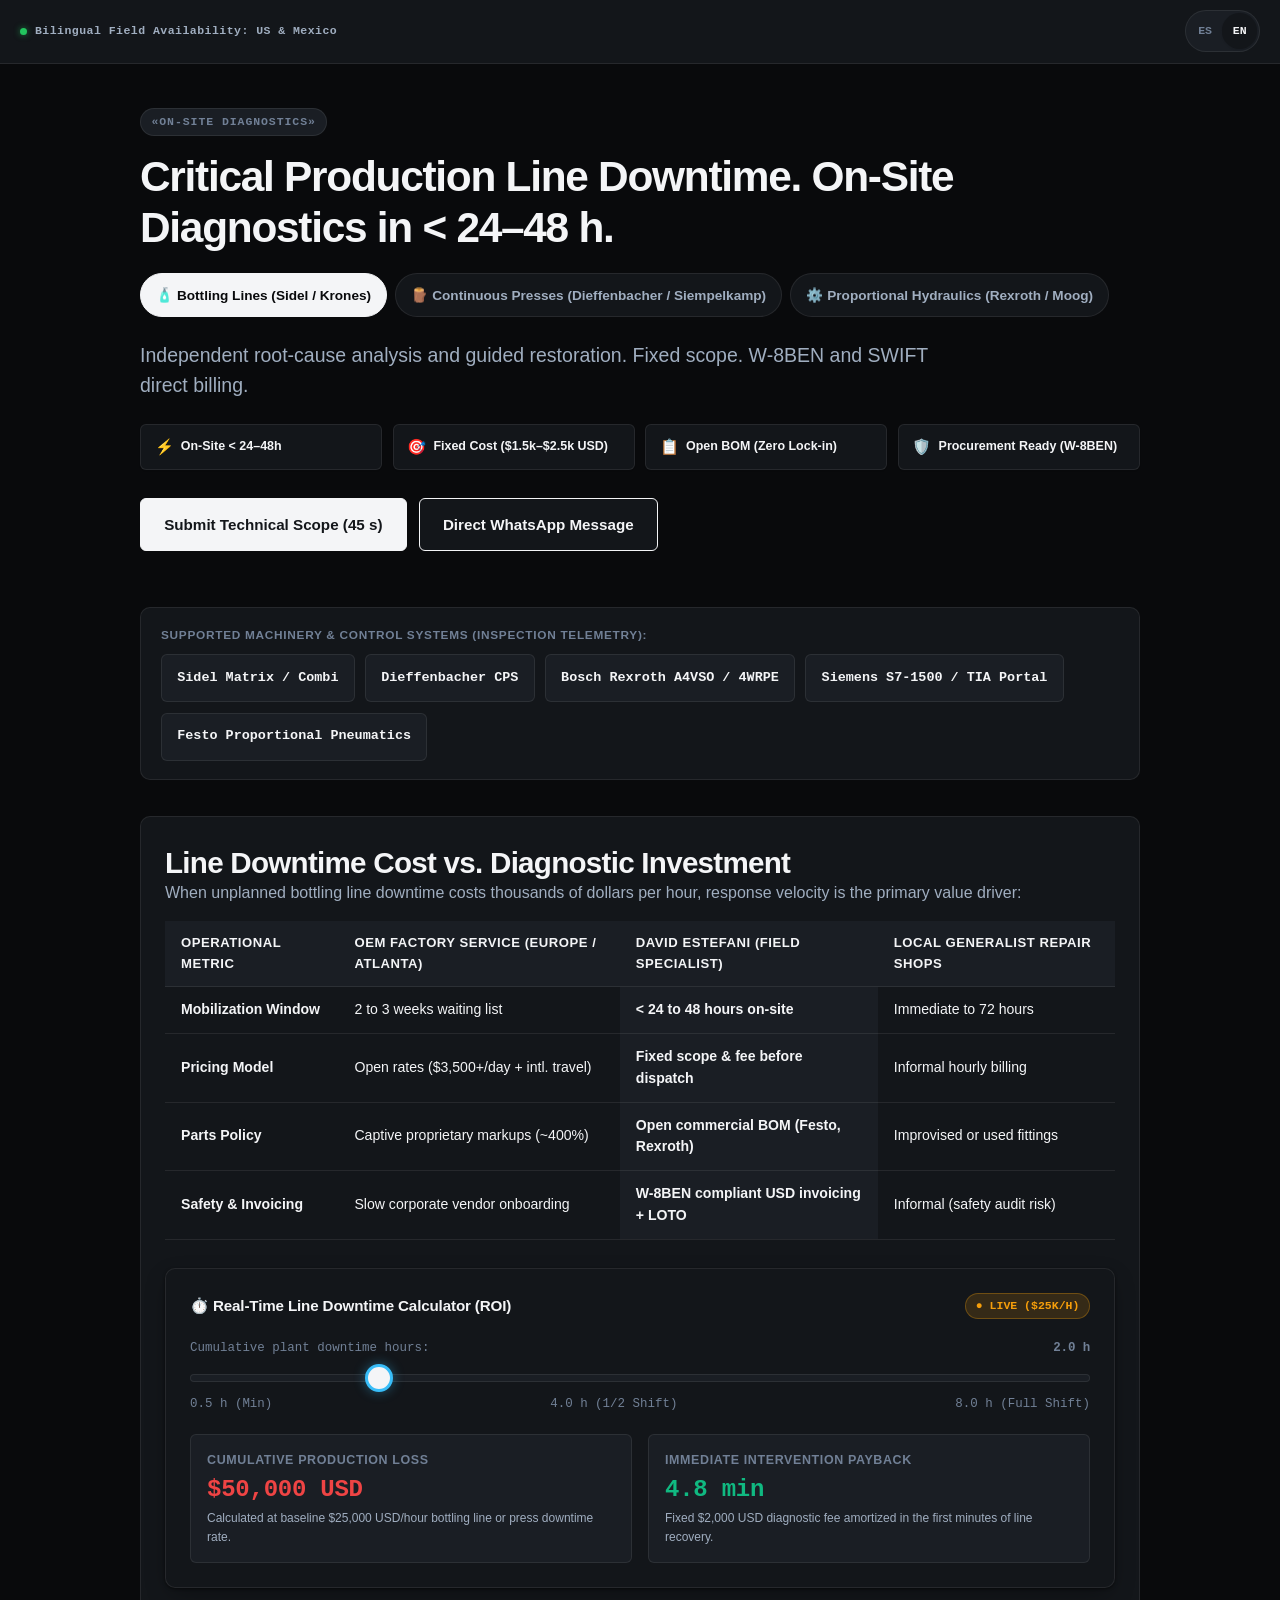
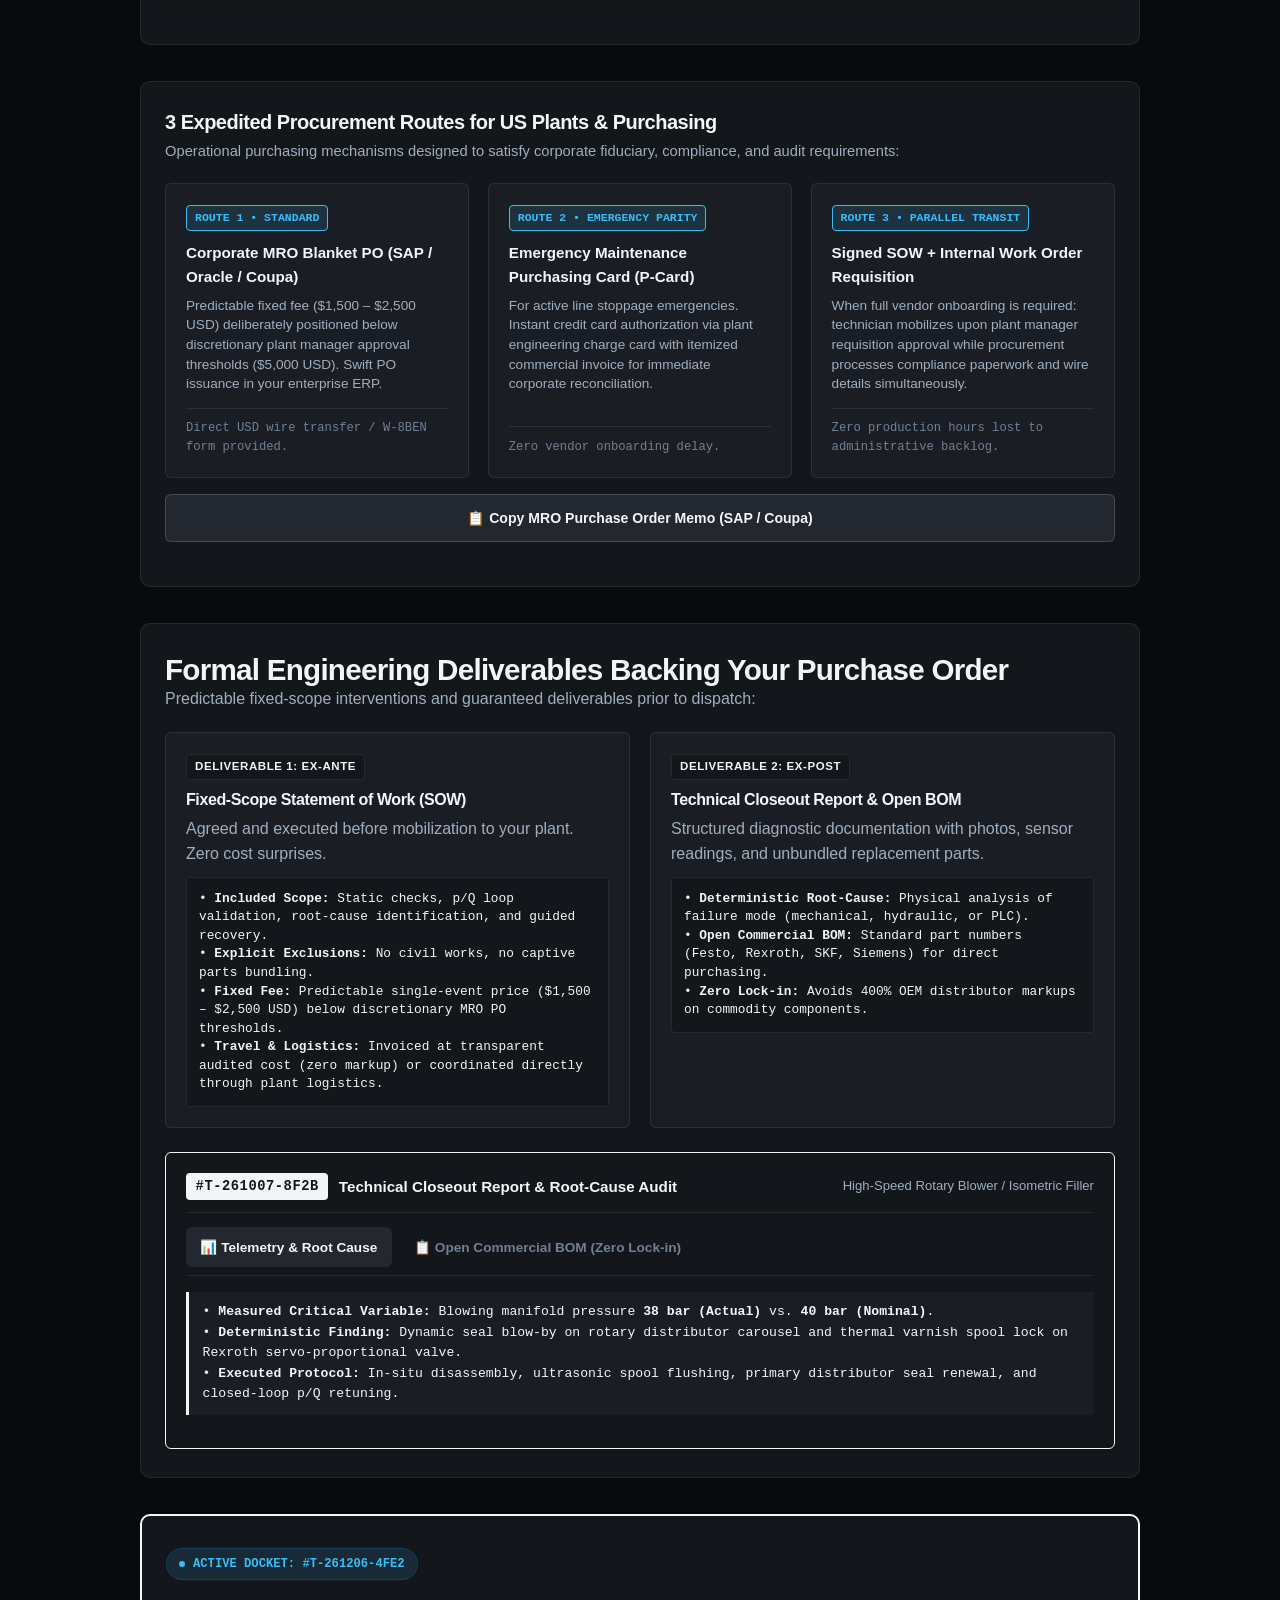
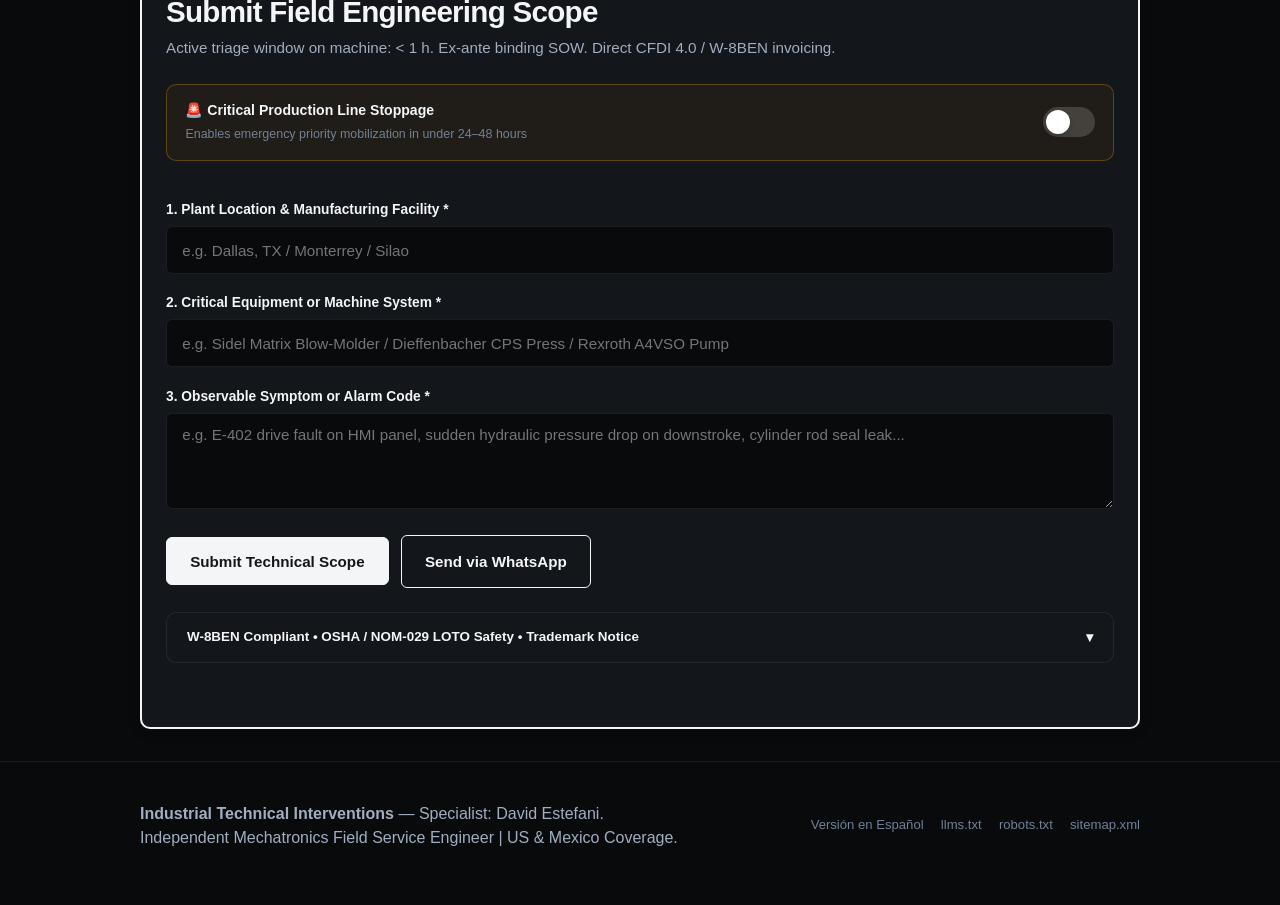
==== commit e86ef657: "feat(telos): implement 10 Apple-grade ergonomic & fiduciary decisions, reactive multi-machine BOM, l" ====
--- a/en/index.html
+++ b/en/index.html
@@ -69,7 +69,7 @@
   <header class="top-bar">
     <div class="top-bar-badge">
       <span class="top-bar-dot" aria-hidden="true"></span>
-      <span>North America Field Availability: US & Mexico</span>
+      <span>Bilingual Field Availability: US & Mexico</span>
     </div>
     <nav class="lang-toggle" aria-label="Language navigation">
       <a href="../" hreflang="es">ES</a>
@@ -86,7 +86,7 @@
       </div>
       
       <h1 class="hero-title">
-        Bottling Line or Continuous Press Downtime. On-Site Root-Cause Triage in &lt; 24–48 h.
+        Critical Production Line Downtime. On-Site Diagnostics in &lt; 24–48 h.
       </h1>
 
       <!-- Industrial Machinery Touch Segmenter -->
@@ -103,7 +103,7 @@
       </div>
       
       <p class="hero-subtitle">
-        Independent bilingual mechatronics field specialist with closed scope and fixed-fee agreements ($1,500 – $2,500 USD) prior to dispatch. Direct corporate billing with W-8BEN and SWIFT wire transfers. Rapid on-site mobilization across US plants and cross-border corridors.
+        Independent root-cause analysis and guided restoration. Fixed scope. W-8BEN and SWIFT direct billing.
       </p>
 
       <!-- Fiduciary Guarantee Badges (Apple-Grade Grid) -->
@@ -287,8 +287,40 @@
         </article>
       </div>
 
-      <div class="roi-highlight-box">
-        Financial Arbitrage: A high-speed bottling line or continuous press downtime costs $15,000 to $50,000 USD/hour. A fixed-fee diagnostic intervention ($1,500 – $2,500 USD) pays for itself in the first 6 to 10 minutes of recovered production.
+      <!-- Live Haptic ROI Dial (Decision 4 / Arbitrage 14) -->
+      <div class="roi-dial-card" id="roiDialCard">
+        <div class="roi-dial-header">
+          <div class="roi-dial-title">
+            <span>⏱️ Real-Time Line Downtime Calculator (ROI)</span>
+          </div>
+          <span class="roi-badge-live">● LIVE ($25k/h)</span>
+        </div>
+        
+        <div class="roi-slider-container">
+          <div class="roi-slider-labels">
+            <span>Cumulative plant downtime hours:</span>
+            <span id="sliderHoursDisplay" class="mono-num"><strong>2.0 h</strong></span>
+          </div>
+          <input type="range" class="roi-slider" id="dialRoiStoppage" min="0.5" max="8.0" step="0.5" value="2.0" aria-label="Cumulative plant downtime hours">
+          <div class="roi-slider-labels" style="margin-top: 0.35rem;">
+            <span>0.5 h (Min)</span>
+            <span>4.0 h (1/2 Shift)</span>
+            <span>8.0 h (Full Shift)</span>
+          </div>
+        </div>
+
+        <div class="roi-metrics-grid">
+          <div class="roi-metric-item">
+            <div class="roi-metric-label">Cumulative Production Loss</div>
+            <div class="roi-metric-val loss mono-num" id="roiLossDisplay">$50,000 USD</div>
+            <div class="roi-metric-subtext">Calculated at baseline $25,000 USD/hour bottling line or press downtime rate.</div>
+          </div>
+          <div class="roi-metric-item">
+            <div class="roi-metric-label">Immediate Intervention Payback</div>
+            <div class="roi-metric-val recovery mono-num" id="roiAmortizationDisplay">4.8 min</div>
+            <div class="roi-metric-subtext">Fixed $2,000 USD diagnostic fee amortized in the first minutes of line recovery.</div>
+          </div>
+        </div>
       </div>
     </section>
 
@@ -338,6 +370,14 @@
             Zero production hours lost to administrative backlog.
           </div>
         </article>
+      </div>
+
+      <!-- 1-Click Procurement Button (Decision 5 / Arbitrage 10) -->
+      <button type="button" class="btn-po-memo" id="btnCopyPoSlip">
+        <span>📋 Copy MRO Purchase Order Memo (SAP / Coupa)</span>
+      </button>
+      <div id="copyToastFeedback" class="hidden" style="color: var(--accent-emerald); font-size: 0.82rem; font-weight: 700; text-align: center; margin-bottom: 0.75rem;">
+        ✓ Memorandum copied to clipboard. Ready for CFO / Purchasing approval.
       </div>
     </section>
 
@@ -380,7 +420,7 @@
             <span class="report-folio-tag">#T-261007-8F2B</span>
             <strong style="font-size: 0.95rem;">Technical Closeout Report & Root-Cause Audit</strong>
           </div>
-          <span class="report-sheet-meta">High-Speed Rotary Blower / Isometric Filler</span>
+          <span class="report-sheet-meta" id="bomMachineSubtitle">High-Speed Rotary Blower / Isometric Filler</span>
         </div>
 
         <!-- Interactive BOM Tabs (Telemetry vs Open Parts) -->
@@ -394,7 +434,7 @@
         </div>
 
         <div class="bom-tab-pane active" id="tabTelemetry" role="tabpanel">
-          <div class="report-telemetry-box">
+          <div class="report-telemetry-box" id="bomTelemetryContent">
             • <strong>Measured Critical Variable:</strong> Blowing manifold pressure <strong>38 bar (Actual)</strong> vs. <strong>40 bar (Nominal)</strong>.<br>
             • <strong>Deterministic Finding:</strong> Dynamic seal blow-by on rotary distributor carousel and thermal varnish spool lock on Rexroth servo-proportional valve.<br>
             • <strong>Executed Protocol:</strong> In-situ disassembly, ultrasonic spool flushing, primary distributor seal renewal, and closed-loop p/Q retuning.
@@ -402,7 +442,7 @@
         </div>
 
         <div class="bom-tab-pane" id="tabParts" role="tabpanel">
-          <div class="report-bom-table-wrapper">
+          <div class="report-bom-table-wrapper" id="bomPartsContent">
             <table class="report-bom-table">
               <thead>
                 <tr>
@@ -460,7 +500,7 @@
           </div>
         </div>
         <h2 class="intake-title">Submit Field Engineering Scope</h2>
-        <p class="intake-desc">Describe the observable line issue. David personally reviews every inquiry during his next operational window to verify feasibility and issue a fixed SOW.</p>
+        <p class="intake-desc">Active triage window on machine: &lt; 1 h. Ex-ante binding SOW. Direct CFDI 4.0 / W-8BEN invoicing.</p>
       </div>
 
       <form class="intake-form" id="intakeForm">
--- a/styles.css
+++ b/styles.css
@@ -6,28 +6,31 @@
    ========================================================================== */
 
 :root {
-  /* Paleta Hidro-Mineral Noble (Pureza de Manantial y Acero Quirúrgico 316L) */
-  --bg-page: #F9FBFC;
-  --bg-surface: #FFFFFF;
-  --bg-subtle: #F1F5F9;
-  --bg-surface-elevated: #FFFFFF;
-  --bg-hover: #E2E8F0;
-  
-  --text-primary: #0F1418;
-  --text-secondary: #334155;
-  --text-muted: #64748B;
-  --text-inverse: #FFFFFF;
-  
-  --border-subtle: #E2E8F0;
-  --border-medium: #64748B;
-  --border-strong: #0F1418;
-  --border-focus: #0284C7;
-
-  /* Micro-Acentos de Ingeniería Hidráulica y Sanitaria */
-  --accent-titanium: #64748B;
-  --accent-charcoal: #0F1418;
-  --accent-water: #0284C7;
-  --accent-water-subtle: #E0F2FE;
+  /* Paleta Mineral Soberana "Titanio & Obsidiana" (Inmunidad Solar Industrial >13.5:1 WCAG AAA) */
+  --bg-page: #090A0C;
+  --bg-surface: #13161A;
+  --bg-subtle: #1A1E24;
+  --bg-surface-elevated: #222730;
+  --bg-hover: #2D333F;
+
+  --text-primary: #F4F5F7;
+  --text-secondary: #A0AEC0;
+  --text-muted: #718096;
+  --text-inverse: #090A0C;
+
+  --border-subtle: rgba(255, 255, 255, 0.08);
+  --border-medium: rgba(255, 255, 255, 0.16);
+  --border-strong: #F4F5F7;
+  --border-focus: #38BDF8;
+
+  /* Micro-Acentos de Ingeniería Mecatrónica */
+  --accent-titanium: #E2E8F0;
+  --accent-charcoal: #F4F5F7;
+  --accent-water: #38BDF8;
+  --accent-water-subtle: rgba(56, 189, 248, 0.12);
+  --accent-emerald: #10B981;
+  --accent-amber: #F59E0B;
+  --accent-cobalt: #2563EB;
 
   /* Aliases para compatibilidad */
   --bg-primary: var(--bg-page);
@@ -42,37 +45,10 @@
   --radius-sm: 6px;
   --radius-pill: 9999px;
   --ease-apple: cubic-bezier(0.16, 1, 0.3, 1);
-  --shadow-card: 0 1px 3px rgba(15, 20, 24, 0.04), 0 6px 16px -4px rgba(15, 20, 24, 0.03);
-  --shadow-hover: 0 4px 16px rgba(15, 20, 24, 0.08);
-}
-
-@media (prefers-color-scheme: dark) {
-  :root {
-    --bg-page: #0B0E11;
-    --bg-surface: #12171C;
-    --bg-subtle: #1A2027;
-    --bg-surface-elevated: #1E262F;
-    --bg-hover: #26303B;
-
-    --text-primary: #F8FAFC;
-    --text-secondary: #94A3B8;
-    --text-muted: #64748B;
-    --text-inverse: #0B0E11;
-
-    --border-subtle: #1E293B;
-    --border-medium: #475569;
-    --border-strong: #F8FAFC;
-    --border-focus: #38BDF8;
-
-    --accent-titanium: #94A3B8;
-    --accent-charcoal: #F8FAFC;
-    --accent-water: #38BDF8;
-    --accent-water-subtle: #082F49;
-
-    --bg-primary: var(--bg-page);
-    --bg-secondary: var(--bg-subtle);
-  }
-}
+  --shadow-card: 0 1px 3px rgba(0, 0, 0, 0.5), 0 8px 24px -6px rgba(0, 0, 0, 0.4);
+  --shadow-hover: 0 4px 20px rgba(0, 0, 0, 0.6);
+}
+
 
 /* Base Reset */
 *, *::before, *::after {
@@ -309,52 +285,7 @@
   border-color: var(--text-primary);
 }
 
-/* Ficha de Telemetría Cuantificada (Spec Sheet sin Redundancia) */
-.telemetry-spec-card {
-  background: var(--bg-surface);
-  border: 1px solid var(--border-subtle);
-  border-radius: var(--radius-card);
-  padding: 1.35rem;
-  margin-top: 1rem;
-  box-shadow: var(--shadow-card);
-}
-
-.spec-grid-3col {
-  display: grid;
-  grid-template-columns: 1fr;
-  gap: 0.85rem;
-  margin: 1rem 0;
-}
-
-@media (min-width: 640px) {
-  .spec-grid-3col {
-    grid-template-columns: repeat(3, 1fr);
-  }
-}
-
-.spec-col-item {
-  background: var(--bg-subtle);
-  padding: 0.85rem 1rem;
-  border-radius: var(--radius-sm);
-  border: 1px solid var(--border-subtle);
-}
-
-.spec-col-label {
-  font-family: var(--font-mono);
-  font-size: 0.7rem;
-  font-weight: 700;
-  color: var(--text-muted);
-  text-transform: uppercase;
-  letter-spacing: 0.05em;
-  margin-bottom: 0.35rem;
-}
-
-.spec-col-val {
-  font-size: 0.88rem;
-  font-weight: 600;
-  color: var(--text-primary);
-  line-height: 1.4;
-}
+
 
 /* Conmutador Táctil iOS de Emergencia (oturra/ios-switcher CSS Puro) */
 .ios-switch-container {
@@ -709,7 +640,6 @@
   color: var(--bg-surface);
 }
 
-.machine-diag-box,
 .machine-spec-card {
   display: none;
   margin-top: 1rem;
@@ -722,7 +652,6 @@
   box-shadow: 0 4px 12px rgba(15, 20, 24, 0.05);
 }
 
-.machine-diag-box.visible,
 .machine-spec-card.visible {
   display: block;
 }
@@ -755,30 +684,7 @@
   letter-spacing: 0.04em;
 }
 
-.machine-spec-points {
-  list-style: none;
-  margin: 0.75rem 0;
-  display: flex;
-  flex-direction: column;
-  gap: 0.45rem;
-}
-
-.machine-spec-points li {
-  font-size: 0.86rem;
-  color: var(--text-secondary);
-  display: flex;
-  align-items: flex-start;
-  gap: 0.5rem;
-  line-height: 1.4;
-}
-
-.machine-spec-points li::before {
-  content: "•";
-  color: var(--accent-water);
-  font-weight: 900;
-  font-size: 1.1rem;
-  line-height: 1;
-}
+
 
 .machine-spec-footer {
   display: flex;
@@ -826,68 +732,7 @@
   transform: translateY(1px) scale(0.98);
 }
 
-/* Tarjetas Informativas */
-.grid-2 {
-  display: grid;
-  grid-template-columns: 1fr;
-  gap: 1.25rem;
-  margin-bottom: 2.25rem;
-}
-
-@media (min-width: 768px) {
-  .grid-2 {
-    grid-template-columns: 1fr 1fr;
-  }
-}
-
-.card {
-  background-color: var(--bg-surface);
-  border: 1.5px solid var(--border-subtle);
-  border-radius: var(--radius-card);
-  padding: 1.5rem;
-  box-shadow: var(--shadow-card);
-  transition: border-color 150ms ease, box-shadow 150ms ease;
-}
-
-.card:hover {
-  border-color: var(--border-strong);
-  box-shadow: var(--shadow-hover);
-}
-
-.card-badge {
-  display: inline-flex;
-  align-items: center;
-  gap: 0.35rem;
-  font-size: 0.74rem;
-  font-weight: 800;
-  text-transform: uppercase;
-  letter-spacing: 0.05em;
-  padding: 0.25rem 0.6rem;
-  border-radius: 4px;
-  margin-bottom: 0.75rem;
-}
-
-.card-badge.stps {
-  background-color: var(--bg-subtle);
-  color: var(--text-primary);
-  border: 1.5px solid var(--border-strong);
-}
-
-.card-badge.tax {
-  background-color: var(--text-primary);
-  color: var(--bg-surface);
-  border: 1.5px solid var(--text-primary);
-}
-
-.card-badge.case {
-  background-color: var(--bg-subtle);
-  color: var(--text-primary);
-  border: 1.5px dashed var(--border-strong);
-}
-
-.card-title {
-  margin-bottom: 0.65rem;
-}
+
 
 .card-list {
   list-style: none;
@@ -1233,14 +1078,7 @@
   .roi-table-wrapper { display: block; }
 }
 
-.roi-highlight-box {
-  background-color: var(--bg-subtle);
-  border-left: 3px solid var(--border-strong);
-  padding: 0.85rem 1rem;
-  margin-top: 1rem;
-  font-size: 0.88rem;
-  font-weight: 600;
-}
+
 
 /* Sección de Vías de Aprobación para Compras (Aliado Fiduciario Institucional) */
 .procurement-section {
@@ -1540,3 +1378,259 @@
 .hidden {
   display: none !important;
 }
+
+/* ==========================================================================
+   DIAL TÁCTIL HÁPTICO DE ROI (PÉRDIDA EN VIVO VS COSTO FIJO) [Decisión 4]
+   Adopta Cool-Runningz/range-input.css + Asequibilidad Háptica Peck & Childers
+   ========================================================================== */
+
+.roi-dial-card {
+  background-color: var(--bg-surface);
+  border: 1px solid var(--border-subtle);
+  border-radius: var(--radius-card);
+  padding: 1.5rem;
+  margin: 1.75rem 0;
+  box-shadow: var(--shadow-card);
+}
+
+.roi-dial-header {
+  display: flex;
+  justify-content: space-between;
+  align-items: center;
+  margin-bottom: 1.25rem;
+}
+
+.roi-dial-title {
+  font-size: 0.95rem;
+  font-weight: 800;
+  letter-spacing: -0.01em;
+  color: var(--text-primary);
+  display: flex;
+  align-items: center;
+  gap: 0.5rem;
+}
+
+.roi-badge-live {
+  font-family: var(--font-mono);
+  font-size: 0.72rem;
+  font-weight: 700;
+  text-transform: uppercase;
+  background-color: rgba(245, 158, 11, 0.15);
+  color: var(--accent-amber);
+  border: 1px solid rgba(245, 158, 11, 0.3);
+  padding: 0.2rem 0.6rem;
+  border-radius: var(--radius-pill);
+}
+
+.roi-slider-container {
+  margin: 1.25rem 0;
+}
+
+.roi-slider-labels {
+  display: flex;
+  justify-content: space-between;
+  font-size: 0.78rem;
+  color: var(--text-muted);
+  font-family: var(--font-mono);
+  margin-bottom: 0.4rem;
+}
+
+/* Custom Range Input (Cool-Runningz/range-input.css) */
+.roi-slider {
+  -webkit-appearance: none;
+  appearance: none;
+  width: 100%;
+  height: 8px;
+  background: var(--bg-subtle);
+  border-radius: 4px;
+  outline: none;
+  border: 1px solid var(--border-subtle);
+  cursor: pointer;
+  touch-action: pan-y;
+}
+
+.roi-slider::-webkit-slider-thumb {
+  -webkit-appearance: none;
+  appearance: none;
+  width: 28px;
+  height: 28px;
+  border-radius: 50%;
+  background: var(--text-primary);
+  border: 3px solid var(--accent-water);
+  box-shadow: 0 0 12px rgba(56, 189, 248, 0.4);
+  cursor: grab;
+  transition: transform 0.15s var(--ease-apple), box-shadow 0.15s ease;
+}
+
+.roi-slider::-webkit-slider-thumb:active {
+  cursor: grabbing;
+  transform: scale(1.15);
+  box-shadow: 0 0 18px rgba(56, 189, 248, 0.7);
+}
+
+.roi-slider::-moz-range-thumb {
+  width: 28px;
+  height: 28px;
+  border-radius: 50%;
+  background: var(--text-primary);
+  border: 3px solid var(--accent-water);
+  box-shadow: 0 0 12px rgba(56, 189, 248, 0.4);
+  cursor: grab;
+}
+
+.roi-metrics-grid {
+  display: grid;
+  grid-template-columns: 1fr;
+  gap: 1rem;
+  margin-top: 1.25rem;
+}
+
+@media (min-width: 640px) {
+  .roi-metrics-grid {
+    grid-template-columns: 1fr 1fr;
+  }
+}
+
+.roi-metric-item {
+  background-color: var(--bg-subtle);
+  border: 1px solid var(--border-subtle);
+  border-radius: var(--radius-sm);
+  padding: 1rem;
+}
+
+.roi-metric-label {
+  font-size: 0.78rem;
+  font-weight: 700;
+  text-transform: uppercase;
+  color: var(--text-muted);
+  letter-spacing: 0.05em;
+  margin-bottom: 0.35rem;
+}
+
+.roi-metric-val {
+  font-family: var(--font-mono);
+  font-size: 1.5rem;
+  font-weight: 900;
+  color: var(--text-primary);
+  font-variant-numeric: tabular-nums;
+  line-height: 1.2;
+}
+
+.roi-metric-val.loss {
+  color: #EF4444;
+}
+
+.roi-metric-val.recovery {
+  color: var(--accent-emerald);
+}
+
+.roi-metric-subtext {
+  font-size: 0.75rem;
+  color: var(--text-secondary);
+  margin-top: 0.25rem;
+}
+
+/* ==========================================================================
+   BOTÓN 1-CLICK DE MEMORÁNDUM PO PARA SAP / COUPA [Decisión 5]
+   ========================================================================== */
+
+.btn-po-memo {
+  width: 100%;
+  min-height: 48px;
+  background-color: var(--bg-surface-elevated);
+  color: var(--text-primary);
+  border: 1px solid var(--border-medium);
+  border-radius: var(--radius-sm);
+  padding: 0.85rem 1.25rem;
+  font-size: 0.88rem;
+  font-weight: 700;
+  display: flex;
+  align-items: center;
+  justify-content: center;
+  gap: 0.65rem;
+  cursor: pointer;
+  transition: all 0.2s var(--ease-apple);
+  margin: 1rem 0;
+  text-align: center;
+}
+
+.btn-po-memo:hover {
+  background-color: var(--bg-hover);
+  border-color: var(--text-primary);
+  transform: translateY(-1px);
+}
+
+.btn-po-memo:active {
+  transform: translateY(0);
+}
+
+.btn-po-memo.copied {
+  background-color: rgba(16, 185, 129, 0.15);
+  border-color: var(--accent-emerald);
+  color: var(--accent-emerald);
+}
+
+/* ==========================================================================
+   HOJA DE ESTILOS DE IMPRESIÓN LÁSER OFICINA (@media print) [Decisión 9]
+   Adopta vladocar/Hartija---CSS-Print-Framework
+   ========================================================================== */
+
+@media print {
+  @page {
+    margin: 1.2cm;
+    size: letter portrait;
+  }
+
+  body {
+    background-color: #FFFFFF !important;
+    color: #000000 !important;
+    font-size: 10pt;
+    line-height: 1.4;
+  }
+
+  /* Suprimir navegación, interactivos, switches y CTAs en papel */
+  .top-bar,
+  .hero-actions,
+  .ios-switch-container,
+  .roi-slider-container,
+  .btn-po-memo,
+  .btn-group,
+  .footer-meta-links,
+  .lang-toggle,
+  .machine-segmenter,
+  #copyToastFeedback {
+    display: none !important;
+  }
+
+  .container {
+    max-width: 100% !important;
+    padding: 0 !important;
+  }
+
+  .machine-spec-card,
+  .report-sample-sheet,
+  .deliverable-card,
+  .procurement-card,
+  .roi-dial-card {
+    background: #FFFFFF !important;
+    border: 1px solid #CCCCCC !important;
+    box-shadow: none !important;
+    color: #000000 !important;
+    page-break-inside: avoid;
+  }
+
+  h1, h2, h3, h4, p, span, td, th {
+    color: #000000 !important;
+  }
+
+  a {
+    text-decoration: none !important;
+    color: #000000 !important;
+  }
+
+  a[href^="http"]:after {
+    content: " (" attr(href) ")";
+    font-size: 8pt;
+  }
+}
+
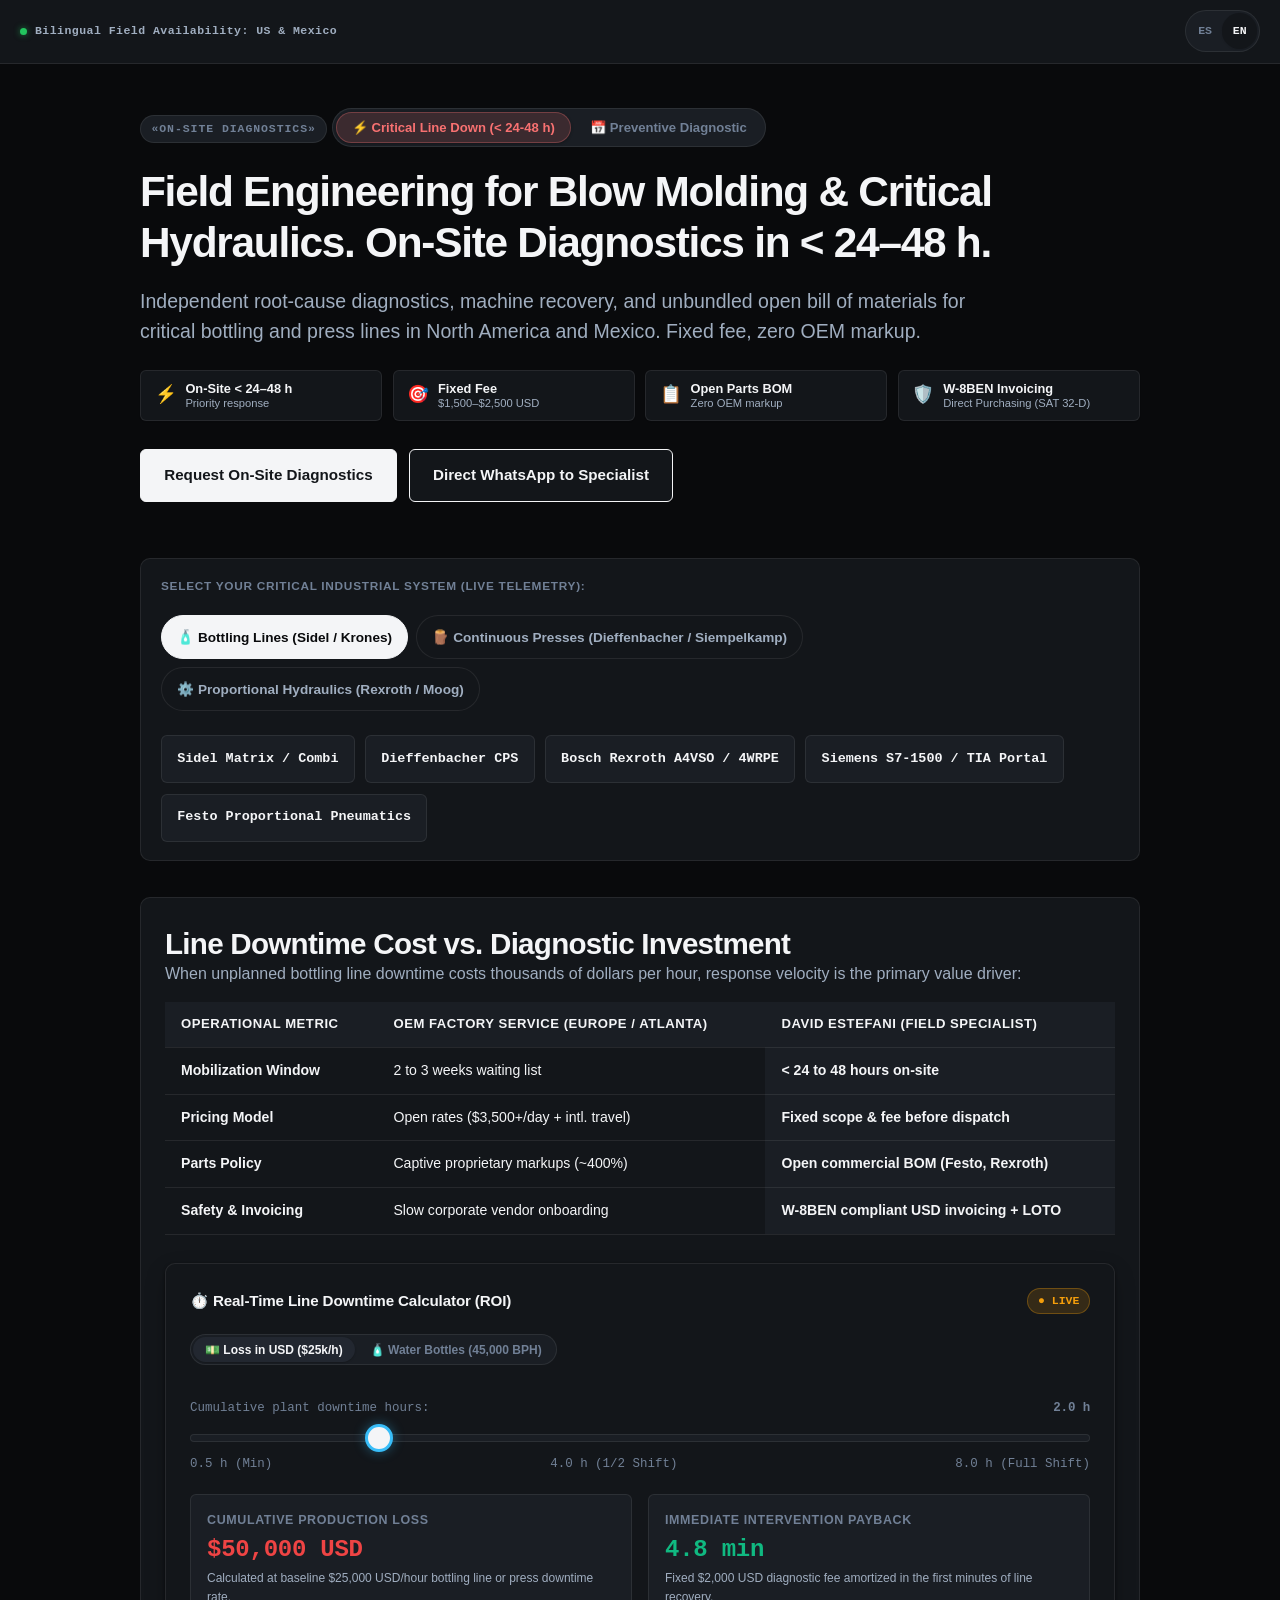
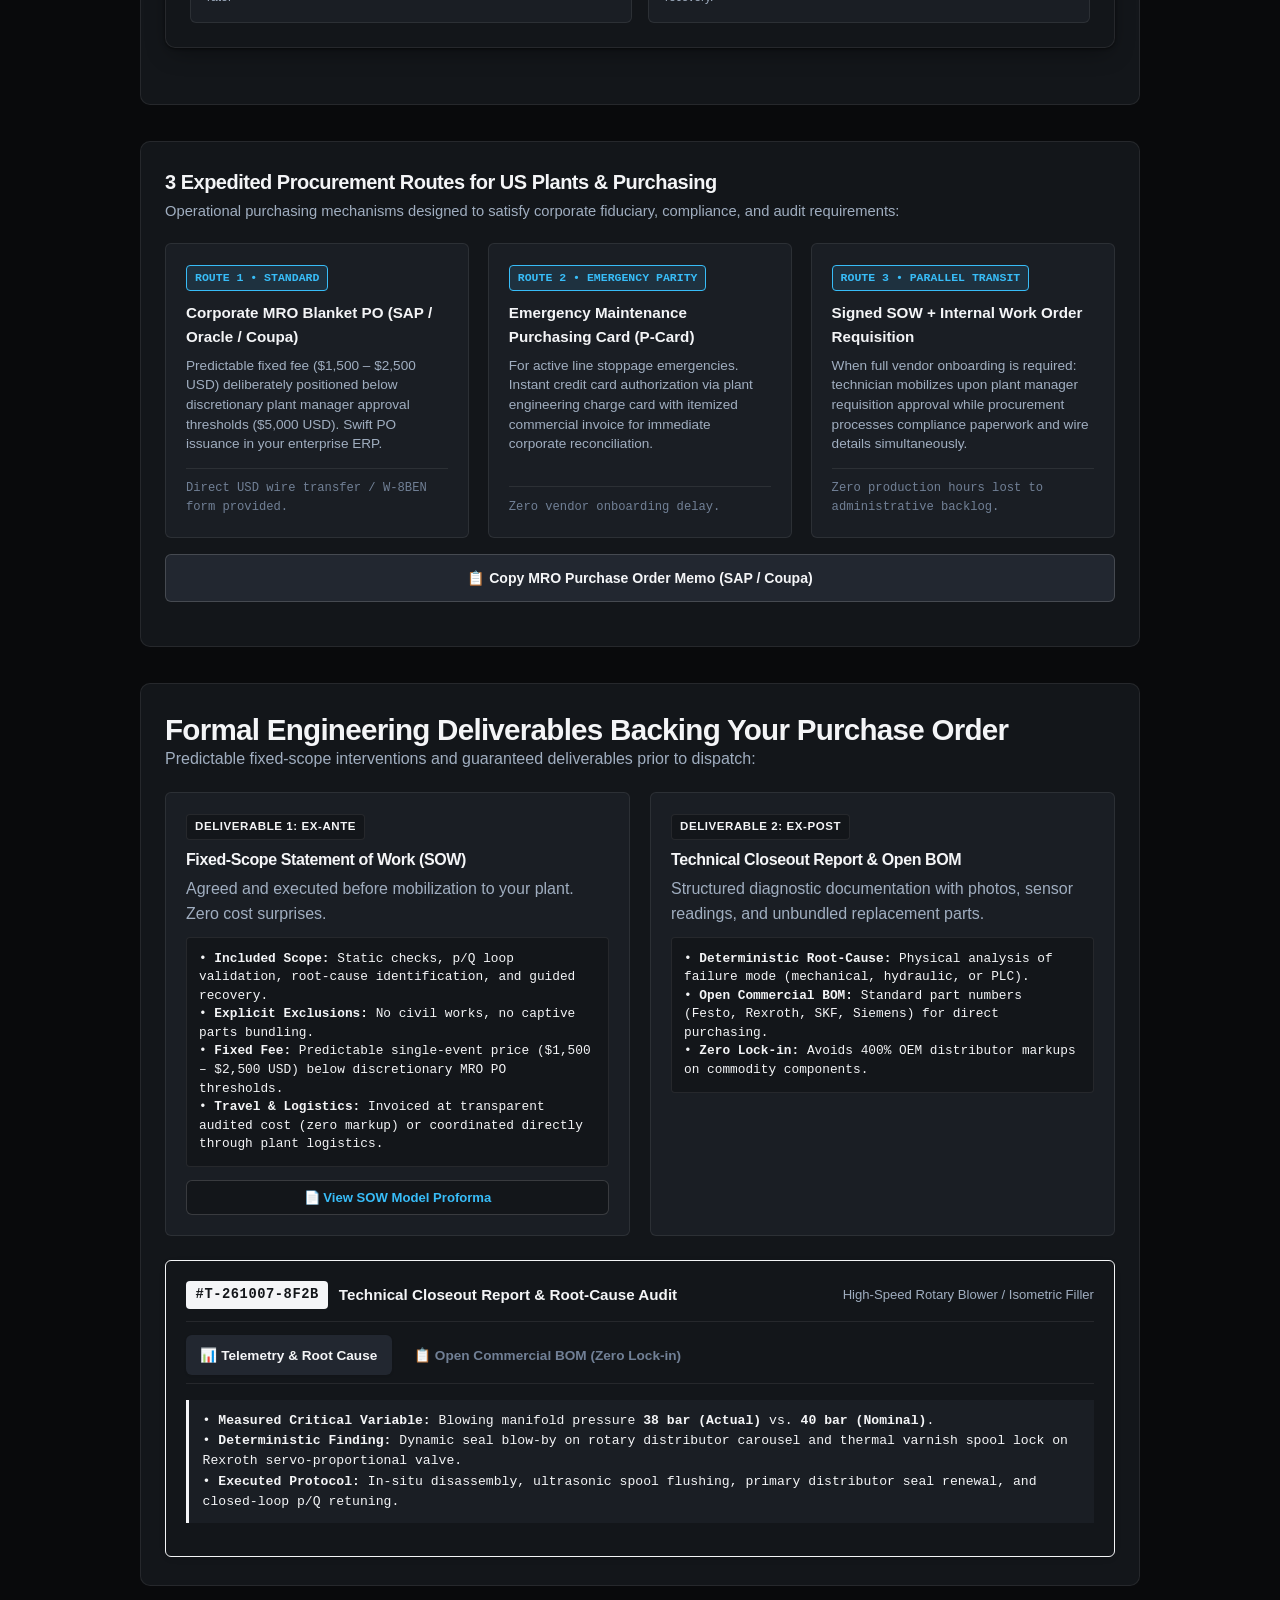
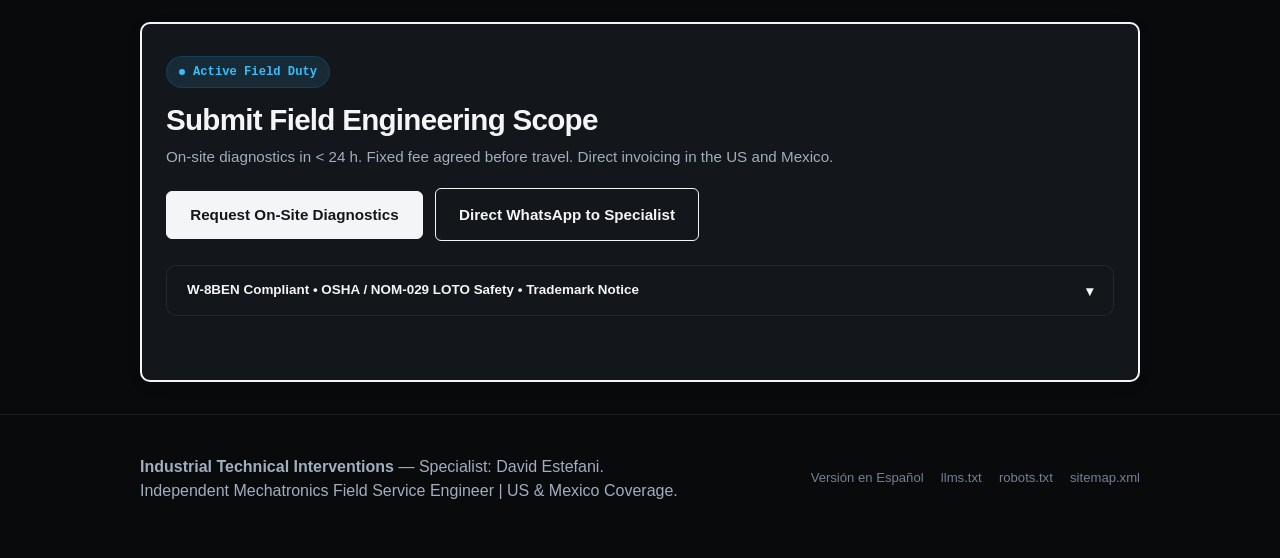
==== commit f6e524d6: "feat(site): deploy technical intervention MVP portal with Mineral design, GEO manifests and STPS/Fis" ====
--- a/en/index.html
+++ b/en/index.html
@@ -84,12 +84,73 @@
       <div class="kicker">
         <span>«ON-SITE DIAGNOSTICS»</span>
       </div>
+
+      <!-- Field Intervention Modality Switch -->
+      <div class="hero-modality-toggle" role="group" aria-label="Intervention Modality">
+        <button type="button" class="modality-btn urgent active" id="btnModalUrgent">
+          <span>⚡ Critical Line Down (&lt; 24-48 h)</span>
+        </button>
+        <button type="button" class="modality-btn" id="btnModalPreventive">
+          <span>📅 Preventive Diagnostic</span>
+        </button>
+      </div>
       
       <h1 class="hero-title">
-        Critical Production Line Downtime. On-Site Diagnostics in &lt; 24–48 h.
+        Field Engineering for Blow Molding &amp; Critical Hydraulics. On-Site Diagnostics in &lt; 24–48 h.
       </h1>
 
-      <!-- Industrial Machinery Touch Segmenter -->
+      <p class="hero-subtitle">
+        Independent root-cause diagnostics, machine recovery, and unbundled open bill of materials for critical bottling and press lines in North America and Mexico. Fixed fee, zero OEM markup.
+      </p>
+
+      <!-- Fiduciary Guarantee Badges (Apple-Grade Grid 2x2 with Subtitles) -->
+      <div class="hero-guarantee-grid">
+        <div class="guarantee-badge">
+          <span class="guarantee-badge-icon">⚡</span>
+          <div class="badge-text-group">
+            <strong class="badge-title">On-Site &lt; 24–48 h</strong>
+            <span class="badge-sub">Priority response</span>
+          </div>
+        </div>
+        <div class="guarantee-badge">
+          <span class="guarantee-badge-icon">🎯</span>
+          <div class="badge-text-group">
+            <strong class="badge-title">Fixed Fee</strong>
+            <span class="badge-sub">$1,500–$2,500 USD</span>
+          </div>
+        </div>
+        <div class="guarantee-badge">
+          <span class="guarantee-badge-icon">📋</span>
+          <div class="badge-text-group">
+            <strong class="badge-title">Open Parts BOM</strong>
+            <span class="badge-sub">Zero OEM markup</span>
+          </div>
+        </div>
+        <div class="guarantee-badge">
+          <span class="guarantee-badge-icon">🛡️</span>
+          <div class="badge-text-group">
+            <strong class="badge-title">W-8BEN Invoicing</strong>
+            <span class="badge-sub">Direct Purchasing (SAT 32-D)</span>
+          </div>
+        </div>
+      </div>
+
+      <!-- Dual Action Band (Above-the-Fold Thumb Zone) -->
+      <div class="hero-actions">
+        <a class="btn-hero-primary" href="#intakeSection" id="btnHeroIntake">
+          <span>Request On-Site Diagnostics</span>
+        </a>
+        <a class="btn-hero-wa" href="https://wa.me/526181062487?text=Hello%20David,%20urgent%20field%20service%20inquiry%20for%20plant%20downtime." target="_blank" rel="noopener">
+          <span>Direct WhatsApp to Specialist</span>
+        </a>
+      </div>
+    </section>
+
+    <!-- Reactive Technical Spec Card (Linear Telemetry Layout) -->
+    <section class="brands-strip" aria-label="Supported Systems">
+      <div class="brands-label">SELECT YOUR CRITICAL INDUSTRIAL SYSTEM (LIVE TELEMETRY):</div>
+
+      <!-- Industrial Machinery Touch Segmenter (Unified with Spec Card for Spatial Locality INV-10) -->
       <div class="machine-segmenter" role="group" aria-label="Machinery Segmenter">
         <button type="button" class="machine-chip-btn active" id="chipSidel" data-target="specSidel">
           <span>🧴 Bottling Lines (Sidel / Krones)</span>
@@ -101,45 +162,6 @@
           <span>⚙️ Proportional Hydraulics (Rexroth / Moog)</span>
         </button>
       </div>
-      
-      <p class="hero-subtitle">
-        Independent root-cause analysis and guided restoration. Fixed scope. W-8BEN and SWIFT direct billing.
-      </p>
-
-      <!-- Fiduciary Guarantee Badges (Apple-Grade Grid) -->
-      <div class="hero-guarantee-grid">
-        <div class="guarantee-badge">
-          <span class="guarantee-badge-icon">⚡</span>
-          <span>On-Site &lt; 24–48h</span>
-        </div>
-        <div class="guarantee-badge">
-          <span class="guarantee-badge-icon">🎯</span>
-          <span>Fixed Cost ($1.5k–$2.5k USD)</span>
-        </div>
-        <div class="guarantee-badge">
-          <span class="guarantee-badge-icon">📋</span>
-          <span>Open BOM (Zero Lock-in)</span>
-        </div>
-        <div class="guarantee-badge">
-          <span class="guarantee-badge-icon">🛡️</span>
-          <span>Procurement Ready (W-8BEN)</span>
-        </div>
-      </div>
-
-      <!-- Dual Action Band (Above-the-Fold Thumb Zone) -->
-      <div class="hero-actions">
-        <a class="btn-hero-primary" href="#intakeSection" id="btnHeroIntake">
-          <span>Submit Technical Scope (45 s)</span>
-        </a>
-        <a class="btn-hero-wa" href="https://wa.me/526181062487?text=Hello%20David,%20urgent%20field%20service%20inquiry%20for%20plant%20downtime." target="_blank" rel="noopener">
-          <span>Direct WhatsApp Message</span>
-        </a>
-      </div>
-    </section>
-
-    <!-- Reactive Technical Spec Card (Linear Telemetry Layout) -->
-    <section class="brands-strip" aria-label="Supported Systems">
-      <div class="brands-label">Supported Machinery & Control Systems (Inspection Telemetry):</div>
       <div class="brands-grid" role="group" aria-label="Industrial machinery systems">
         <span class="brand-chip" tabindex="0" data-machine="Sidel Matrix / Combi Bottling Lines" data-diag="High-speed blow-fill lines: servo axis desynchronization, 40-bar blowing pressure drops, and carousel rotary joint seal leaks.">
           <span>Sidel Matrix / Combi</span>
@@ -202,7 +224,6 @@
               <th>Operational Metric</th>
               <th>OEM Factory Service (Europe / Atlanta)</th>
               <th>David Estefani (Field Specialist)</th>
-              <th>Local Generalist Repair Shops</th>
             </tr>
           </thead>
           <tbody>
@@ -210,25 +231,21 @@
               <td><strong>Mobilization Window</strong></td>
               <td>2 to 3 weeks waiting list</td>
               <td><strong>&lt; 24 to 48 hours on-site</strong></td>
-              <td>Immediate to 72 hours</td>
             </tr>
             <tr>
               <td><strong>Pricing Model</strong></td>
               <td>Open rates ($3,500+/day + intl. travel)</td>
               <td><strong>Fixed scope & fee before dispatch</strong></td>
-              <td>Informal hourly billing</td>
             </tr>
             <tr>
               <td><strong>Parts Policy</strong></td>
               <td>Captive proprietary markups (~400%)</td>
               <td><strong>Open commercial BOM (Festo, Rexroth)</strong></td>
-              <td>Improvised or used fittings</td>
             </tr>
             <tr>
               <td><strong>Safety & Invoicing</strong></td>
               <td>Slow corporate vendor onboarding</td>
               <td><strong>W-8BEN compliant USD invoicing + LOTO</strong></td>
-              <td>Informal (safety audit risk)</td>
             </tr>
           </tbody>
         </table>
@@ -293,7 +310,17 @@
           <div class="roi-dial-title">
             <span>⏱️ Real-Time Line Downtime Calculator (ROI)</span>
           </div>
-          <span class="roi-badge-live">● LIVE ($25k/h)</span>
+          <span class="roi-badge-live">● LIVE</span>
+        </div>
+
+        <!-- Unit Selector (USD vs Bottles BPH) -->
+        <div class="roi-unit-toggle" role="group" aria-label="Loss Unit">
+          <button type="button" class="roi-unit-btn active" id="btnUnitUsd">
+            <span>💵 Loss in USD ($25k/h)</span>
+          </button>
+          <button type="button" class="roi-unit-btn" id="btnUnitBottles">
+            <span>🧴 Water Bottles (45,000 BPH)</span>
+          </button>
         </div>
         
         <div class="roi-slider-container">
@@ -311,9 +338,9 @@
 
         <div class="roi-metrics-grid">
           <div class="roi-metric-item">
-            <div class="roi-metric-label">Cumulative Production Loss</div>
+            <div class="roi-metric-label" id="roiLossLabel">Cumulative Production Loss</div>
             <div class="roi-metric-val loss mono-num" id="roiLossDisplay">$50,000 USD</div>
-            <div class="roi-metric-subtext">Calculated at baseline $25,000 USD/hour bottling line or press downtime rate.</div>
+            <div class="roi-metric-subtext" id="roiLossSubtext">Calculated at baseline $25,000 USD/hour bottling line or press downtime rate.</div>
           </div>
           <div class="roi-metric-item">
             <div class="roi-metric-label">Immediate Intervention Payback</div>
@@ -399,6 +426,9 @@
             • <strong>Fixed Fee:</strong> Predictable single-event price ($1,500 – $2,500 USD) below discretionary MRO PO thresholds.<br>
             • <strong>Travel & Logistics:</strong> Invoiced at transparent audited cost (zero markup) or coordinated directly through plant logistics.
           </div>
+          <button type="button" class="btn-sow-preview" id="btnOpenSowPreview">
+            <span>📄 View SOW Model Proforma</span>
+          </button>
         </article>
 
         <article class="deliverable-card">
@@ -489,80 +519,136 @@
       </div>
     </section>
 
+    <!-- Native SOW Model Preview Dialog (Section 6.3 PRD) -->
+    <dialog id="sowPreviewDialog" class="focus-sheet" aria-labelledby="sowPreviewTitle">
+      <div class="sheet-header">
+        <div class="sheet-title" id="sowPreviewTitle">Field Engineering Statement of Work (SOW) Model</div>
+        <button type="button" class="sheet-close-btn" id="btnCloseSowPreview" aria-label="Close Proforma">&times;</button>
+      </div>
+      <div class="sow-preview-body">
+        <div class="sow-preview-doc">
+          <div class="sow-doc-header">
+            <span class="sow-doc-tag">EX-ANTE CONTRACTUAL</span>
+            <span class="sow-doc-folio">FOLIO: #SOW-261008-SIDEL</span>
+          </div>
+          <div class="sow-doc-title">Statement of Work / Field Intervention Proforma</div>
+          <div class="sow-doc-meta">
+            <strong>Specialist:</strong> David Estefani (Telos Industrial) • <strong>Service:</strong> On-Site Troubleshooting &amp; Tuning
+          </div>
+          <hr class="sow-divider">
+          <div class="sow-section">
+            <h5>1. Scoped Engineering Objective</h5>
+            <p>Mechatronic inspection of rotary blowing wheel, proportional servovalve tuning, and restoration of nominal 40-bar system pressure.</p>
+          </div>
+          <div class="sow-section">
+            <h5>2. Explicit Exclusions (Zero Hidden Surprises)</h5>
+            <p>• Excludes structural welding, civil floor anchors, and general piping modifications.<br>
+            • Zero mandatory markup or captive supplier tie-in on off-the-shelf commercial components.</p>
+          </div>
+          <div class="sow-section">
+            <h5>3. Commercial &amp; Fiduciary Terms</h5>
+            <p>• <strong>Fixed Flat Fee:</strong> $2,000.00 USD (Single event ex-ante scope).<br>
+            • <strong>Corporate Invoicing:</strong> Direct W-8BEN USD invoicing for US entities (or SAT CFDI 4.0 in Mexico).<br>
+            • <strong>Procurement Agility:</strong> Compatible with Emergency MRO PO, SAP / Coupa, or P-Card checkout.</p>
+          </div>
+        </div>
+        <div class="sheet-actions">
+          <button type="button" class="btn btn-secondary" id="btnDismissSowPreview">Close Preview</button>
+        </div>
+      </div>
+    </dialog>
+
     <!-- Intake Section -->
     <section class="intake-section" id="intakeSection" aria-label="Technical Scope Request">
       <div class="intake-header">
-        <!-- Live Active Docket Indicator -->
+        <!-- Live Active Field Duty Indicator -->
         <div>
           <div class="active-docket-badge" id="activeDocketBadge">
             <span class="active-docket-dot"></span>
-            <span>ACTIVE DOCKET: <strong id="docketFolioDisplay">#T-YYMMDD-XXXX</strong></span>
+            <span>Active Field Duty</span>
+            <span id="docketFolioDisplay" style="display:none;"></span>
           </div>
         </div>
         <h2 class="intake-title">Submit Field Engineering Scope</h2>
-        <p class="intake-desc">Active triage window on machine: &lt; 1 h. Ex-ante binding SOW. Direct CFDI 4.0 / W-8BEN invoicing.</p>
-      </div>
-
-      <form class="intake-form" id="intakeForm">
-        <input type="hidden" name="access_key" value="c852feb6-69c0-44af-a9ee-54ea7b4b3bd5">
-        <input type="hidden" name="folio" id="fieldFolioHidden" value="">
-        <input type="hidden" name="subject" value="[TECHNICAL INQUIRY] Field Engineering Scope Request">
-        <input type="checkbox" name="botcheck" class="hidden" style="display: none;">
-
-        <!-- iOS Emergency Switch for Plant Downtime -->
-        <div class="ios-switch-container" id="urgentSwitchContainer">
-          <div class="ios-switch-label">
-            <strong>🚨 Critical Production Line Stoppage</strong>
-            <span>Enables emergency priority mobilization in under 24–48 hours</span>
-          </div>
-          <label class="ios-switch" for="fieldUrgentStop">
-            <input type="checkbox" id="fieldUrgentStop" name="urgent_line_stop" value="true">
-            <span class="ios-slider"></span>
-          </label>
-        </div>
-
-        <div class="form-group">
-          <label class="form-label" for="fieldPlant">1. Plant Location & Manufacturing Facility *</label>
-          <input class="form-input" type="text" id="fieldPlant" name="plant_location" required placeholder="e.g. Dallas, TX / Monterrey / Silao">
-        </div>
-
-        <div class="form-group">
-          <label class="form-label" for="fieldEquipment">2. Critical Equipment or Machine System *</label>
-          <input class="form-input" type="text" id="fieldEquipment" name="machine_model" required placeholder="e.g. Sidel Matrix Blow-Molder / Dieffenbacher CPS Press / Rexroth A4VSO Pump">
-        </div>
-
-        <div class="form-group">
-          <label class="form-label" for="fieldSymptom">3. Observable Symptom or Alarm Code *</label>
-          <textarea class="form-textarea" id="fieldSymptom" name="symptom" required placeholder="e.g. E-402 drive fault on HMI panel, sudden hydraulic pressure drop on downstroke, cylinder rod seal leak..."></textarea>
-        </div>
-
-        <div class="btn-group">
-          <button class="btn btn-primary" type="submit" id="btnSubmitIntake">
-            <span>Submit Technical Scope</span>
+        <p class="intake-desc">On-site diagnostics in &lt; 24 h. Fixed fee agreed before travel. Direct invoicing in the US and Mexico.</p>
+        <div class="btn-group" style="margin-top: 1.25rem;">
+          <button type="button" class="btn btn-primary" id="btnOpenIntake">
+            <span>Request On-Site Diagnostics</span>
           </button>
           <a class="btn btn-whatsapp" id="btnWhatsAppDirect" href="https://wa.me/526181062487" target="_blank" rel="noopener">
-            <span>Send via WhatsApp</span>
+            <span>Direct WhatsApp to Specialist</span>
           </a>
         </div>
-      </form>
-
-      <!-- Dynamic Technical Acknowledgement Card -->
-      <div class="ack-card" id="ackCard">
-        <div class="ack-folio" id="ackFolioDisplay">#T-XXXX</div>
-        <h3 style="margin-bottom: 0.5rem; font-weight: 800;">Technical Scope Logged in Inbound Desk</h3>
-        <p style="margin-bottom: 0.75rem;">
-          Your case has been routed directly to <strong>David Estefani</strong>. Due to active machine interventions, David evaluates technical feasibility during his next operational window to issue a fixed SOW.
-        </p>
-
-        <div class="ack-checklist">
-          <div class="ack-checklist-title">Preparatory Checklist (Speeds Up Diagnosis):</div>
-          <ul class="card-list" style="margin-top: 0.4rem;">
-            <li>Clear photo of the machinery identification nameplate (serial number and build year).</li>
-            <li>Photos of alarm codes on the HMI panel or PLC diagnostic buffer.</li>
-            <li>Electrical or hydraulic schematics of the affected station (if available in plant files).</li>
-          </ul>
-        </div>
-      </div>
+      </div>
+
+      <!-- Diagnostic Focus Sheet in Native Dialog -->
+      <dialog id="intakeSheet" class="focus-sheet" aria-labelledby="intakeSheetTitle">
+        <div class="sheet-header">
+          <div class="sheet-title" id="intakeSheetTitle">Technical Scope Intake Desk</div>
+          <button type="button" class="sheet-close-btn" id="btnCloseIntakeSheet" aria-label="Close Sheet">&times;</button>
+        </div>
+
+        <form class="intake-form" id="intakeForm">
+          <input type="hidden" name="access_key" value="c852feb6-69c0-44af-a9ee-54ea7b4b3bd5">
+          <input type="hidden" name="folio" id="fieldFolioHidden" value="">
+          <input type="hidden" name="subject" value="[TECHNICAL INQUIRY] Field Engineering Scope Request">
+          <input type="checkbox" name="botcheck" class="hidden" style="display: none;">
+
+          <!-- iOS Emergency Switch for Plant Downtime -->
+          <div class="ios-switch-container" id="urgentSwitchContainer">
+            <div class="ios-switch-label">
+              <strong>🚨 Critical Production Line Stoppage</strong>
+              <span>Enables emergency priority mobilization in under 24–48 hours</span>
+            </div>
+            <label class="ios-switch" for="fieldUrgentStop">
+              <input type="checkbox" id="fieldUrgentStop" name="urgent_line_stop" value="true">
+              <span class="ios-slider"></span>
+            </label>
+          </div>
+
+          <div class="form-group">
+            <label class="form-label" for="fieldPlant">1. Plant Location & Manufacturing Facility *</label>
+            <input class="form-input" type="text" id="fieldPlant" name="plant_location" required placeholder="e.g. Dallas, TX / Monterrey / Silao">
+          </div>
+
+          <div class="form-group">
+            <label class="form-label" for="fieldEquipment">2. Critical Equipment or Machine System *</label>
+            <input class="form-input" type="text" id="fieldEquipment" name="machine_model" required placeholder="e.g. Sidel Matrix Blow-Molder / Dieffenbacher CPS Press / Rexroth A4VSO Pump">
+          </div>
+
+          <div class="form-group">
+            <label class="form-label" for="fieldSymptom">3. Observable Symptom or Alarm Code *</label>
+            <textarea class="form-textarea" id="fieldSymptom" name="symptom" required placeholder="e.g. E-402 drive fault on HMI panel, sudden hydraulic pressure drop on downstroke, cylinder rod seal leak..."></textarea>
+          </div>
+
+          <div class="btn-group">
+            <button class="btn btn-primary" type="submit" id="btnSubmitIntake">
+              <span>Submit Technical Scope</span>
+            </button>
+            <a class="btn btn-whatsapp" id="btnWhatsAppModal" href="https://wa.me/526181062487" target="_blank" rel="noopener">
+              <span>Direct WhatsApp to Specialist</span>
+            </a>
+          </div>
+        </form>
+
+        <!-- Dynamic Technical Acknowledgement Card -->
+        <div class="ack-card" id="ackCard">
+          <div class="ack-folio" id="ackFolioDisplay">#T-XXXX</div>
+          <h3 style="margin-bottom: 0.5rem; font-weight: 800;">Technical Scope Logged in Inbound Desk</h3>
+          <p style="margin-bottom: 0.75rem;">
+            Your case has been routed directly to <strong>David Estefani</strong>. Due to active machine interventions, David evaluates technical feasibility during his next operational window to issue a fixed SOW.
+          </p>
+
+          <div class="ack-checklist">
+            <div class="ack-checklist-title">Preparatory Checklist (Speeds Up Diagnosis):</div>
+            <ul class="card-list" style="margin-top: 0.4rem;">
+              <li>Clear photo of the machinery identification nameplate (serial number and build year).</li>
+              <li>Photos of alarm codes on the HMI panel or PLC diagnostic buffer.</li>
+              <li>Electrical or hydraulic schematics of the affected station (if available in plant files).</li>
+            </ul>
+          </div>
+        </div>
+      </dialog>
 
       <!-- Compliance & Nominative Fair Use Drawer at Bottom -->
       <details class="compliance-drawer" id="complianceDrawer">
--- a/styles.css
+++ b/styles.css
@@ -11,6 +11,7 @@
   --bg-surface: #13161A;
   --bg-subtle: #1A1E24;
   --bg-surface-elevated: #222730;
+  --bg-elevated: #1C222B;
   --bg-hover: #2D333F;
 
   --text-primary: #F4F5F7;
@@ -28,9 +29,13 @@
   --accent-charcoal: #F4F5F7;
   --accent-water: #38BDF8;
   --accent-water-subtle: rgba(56, 189, 248, 0.12);
+  --accent-glacier: #38BDF8;
   --accent-emerald: #10B981;
   --accent-amber: #F59E0B;
   --accent-cobalt: #2563EB;
+  --status-ok: #34D399;
+  --status-warn: #FBBF24;
+  --status-danger: #F87171;
 
   /* Aliases para compatibilidad */
   --bg-primary: var(--bg-page);
@@ -216,6 +221,45 @@
   margin-bottom: 1.5rem;
 }
 
+/* Conmutador de Modalidad Operativa (Paro Crítico vs Preventivo) */
+.hero-modality-toggle {
+  display: inline-flex;
+  align-items: center;
+  background: var(--bg-subtle);
+  border: 1px solid var(--border-subtle);
+  border-radius: var(--radius-pill);
+  padding: 3px;
+  gap: 4px;
+  margin-bottom: 1.25rem;
+}
+
+.modality-btn {
+  display: inline-flex;
+  align-items: center;
+  gap: 0.35rem;
+  background: transparent;
+  border: none;
+  color: var(--text-muted);
+  padding: 0.45rem 0.95rem;
+  font-size: 0.82rem;
+  font-weight: 700;
+  border-radius: var(--radius-pill);
+  cursor: pointer;
+  transition: all 150ms ease;
+}
+
+.modality-btn.active {
+  background: var(--bg-surface);
+  color: var(--text-primary);
+  box-shadow: 0 1px 3px rgba(0, 0, 0, 0.3);
+}
+
+.modality-btn.urgent.active {
+  background: rgba(248, 113, 113, 0.15);
+  color: #F87171;
+  border: 1px solid rgba(248, 113, 113, 0.3);
+}
+
 /* Micro-Pastillas de Garantía Fiduciaria (Hero Spec Badges) */
 .hero-guarantee-grid {
   display: grid;
@@ -233,20 +277,41 @@
 .guarantee-badge {
   display: flex;
   align-items: center;
-  gap: 0.45rem;
+  gap: 0.55rem;
   padding: 0.65rem 0.85rem;
   background: var(--bg-surface);
   border: 1px solid var(--border-subtle);
   border-radius: var(--radius-sm);
-  font-size: 0.78rem;
+  color: var(--text-primary);
+  box-shadow: 0 1px 2px rgba(0, 0, 0, 0.03);
+  min-width: 0;
+  line-height: 1.25;
+  word-break: break-word;
+}
+
+.guarantee-badge-icon {
+  font-size: 1.1rem;
+  flex-shrink: 0;
+}
+
+.badge-text-group {
+  display: flex;
+  flex-direction: column;
+  min-width: 0;
+}
+
+.badge-title {
+  font-size: 0.80rem;
   font-weight: 700;
   color: var(--text-primary);
-  box-shadow: 0 1px 2px rgba(0, 0, 0, 0.03);
-}
-
-.guarantee-badge-icon {
-  font-size: 0.95rem;
-  flex-shrink: 0;
+  line-height: 1.2;
+}
+
+.badge-sub {
+  font-size: 0.70rem;
+  color: var(--text-secondary);
+  font-weight: 500;
+  line-height: 1.15;
 }
 
 /* Segmentador de Máquinas por Pastillas Táctiles (Patrón Things 3 / Linear) */
@@ -817,6 +882,29 @@
   padding: 0.75rem;
   margin-top: 0.65rem;
   line-height: 1.45;
+}
+
+.btn-sow-preview {
+  display: inline-flex;
+  align-items: center;
+  justify-content: center;
+  gap: 0.5rem;
+  margin-top: 0.85rem;
+  padding: 0.55rem 0.95rem;
+  background: var(--bg-surface);
+  border: 1px solid var(--border-medium);
+  border-radius: var(--radius-sm);
+  color: var(--accent-glacier);
+  font-size: 0.82rem;
+  font-weight: 700;
+  cursor: pointer;
+  transition: all 150ms ease;
+  width: 100%;
+}
+
+.btn-sow-preview:hover {
+  background: var(--bg-hover);
+  border-color: var(--accent-glacier);
 }
 
 /* Muestra Tangible de Reporte Técnico y Despiece Abierto (reporte_cierre_template.md) */
@@ -1422,6 +1510,36 @@
   border-radius: var(--radius-pill);
 }
 
+/* Conmutador de Unidades de ROI ($ USD vs Botellas de Agua BPH) */
+.roi-unit-toggle {
+  display: inline-flex;
+  align-items: center;
+  background: var(--bg-subtle);
+  border: 1px solid var(--border-subtle);
+  border-radius: var(--radius-pill);
+  padding: 2px;
+  gap: 3px;
+  margin-bottom: 0.85rem;
+}
+
+.roi-unit-btn {
+  background: transparent;
+  border: none;
+  color: var(--text-muted);
+  padding: 0.35rem 0.75rem;
+  font-size: 0.75rem;
+  font-weight: 700;
+  border-radius: var(--radius-pill);
+  cursor: pointer;
+  transition: all 150ms ease;
+}
+
+.roi-unit-btn.active {
+  background: var(--bg-surface-elevated);
+  color: var(--text-primary);
+  box-shadow: 0 1px 2px rgba(0, 0, 0, 0.2);
+}
+
 .roi-slider-container {
   margin: 1.25rem 0;
 }
@@ -1571,6 +1689,169 @@
 }
 
 /* ==========================================================================
+   FOCUS SHEET MODAL / BOTTOM SHEET (Apple Human Interface Guidelines)
+   Progresión de Divulgación (<dialog>) para Triage de Admisión
+   ========================================================================== */
+
+dialog.focus-sheet {
+  position: fixed;
+  inset: 0;
+  margin: auto;
+  width: 92%;
+  max-width: 620px;
+  max-height: 90vh;
+  overflow-y: auto;
+  background-color: var(--bg-surface);
+  border: 1px solid var(--border-medium);
+  border-radius: var(--radius-card);
+  color: var(--text-primary);
+  padding: 1.75rem;
+  box-shadow: 0 25px 50px -12px rgba(0, 0, 0, 0.75);
+  z-index: 1000;
+}
+
+dialog.focus-sheet::backdrop {
+  background: rgba(0, 0, 0, 0.75);
+  backdrop-filter: blur(8px);
+  -webkit-backdrop-filter: blur(8px);
+}
+
+@media (max-width: 768px) {
+  dialog.focus-sheet {
+    top: auto;
+    bottom: 0;
+    width: 100%;
+    max-width: 100%;
+    max-height: 88vh;
+    border-bottom: none;
+    border-bottom-left-radius: 0;
+    border-bottom-right-radius: 0;
+    margin-bottom: 0;
+    padding: 1.25rem 1rem 2rem;
+  }
+}
+
+.sheet-header {
+  display: flex;
+  align-items: center;
+  justify-content: space-between;
+  margin-bottom: 1.25rem;
+  padding-bottom: 0.75rem;
+  border-bottom: 1px solid var(--border-subtle);
+}
+
+.sheet-title {
+  font-size: 1.15rem;
+  font-weight: 800;
+  color: var(--text-primary);
+}
+
+.sheet-close-btn {
+  background: var(--bg-subtle);
+  border: 1px solid var(--border-subtle);
+  color: var(--text-muted);
+  width: 32px;
+  height: 32px;
+  border-radius: var(--radius-pill);
+  display: inline-flex;
+  align-items: center;
+  justify-content: center;
+  font-size: 1.1rem;
+  cursor: pointer;
+  transition: all 150ms ease;
+}
+
+.sheet-close-btn:hover {
+  background: var(--bg-hover);
+  color: var(--text-primary);
+}
+
+/* Visor Interactivo de SOW (Proforma Ex-Ante con Exclusiones) [Section 6.3 PRD] */
+.sow-preview-body {
+  display: flex;
+  flex-direction: column;
+  gap: 1.25rem;
+}
+
+.sow-preview-doc {
+  background: var(--bg-surface);
+  border: 1px solid var(--border-medium);
+  border-radius: var(--radius-sm);
+  padding: 1.25rem;
+}
+
+.sow-doc-header {
+  display: flex;
+  justify-content: space-between;
+  align-items: center;
+  margin-bottom: 0.75rem;
+  flex-wrap: wrap;
+  gap: 0.5rem;
+}
+
+.sow-doc-tag {
+  font-family: var(--font-mono);
+  font-size: 0.72rem;
+  font-weight: 800;
+  padding: 0.2rem 0.5rem;
+  background: rgba(56, 189, 248, 0.12);
+  color: var(--accent-glacier);
+  border: 1px solid rgba(56, 189, 248, 0.25);
+  border-radius: 4px;
+  letter-spacing: 0.05em;
+}
+
+.sow-doc-folio {
+  font-family: var(--font-mono);
+  font-size: 0.82rem;
+  font-weight: 700;
+  color: var(--text-secondary);
+}
+
+.sow-doc-title {
+  font-size: 1.05rem;
+  font-weight: 800;
+  color: var(--text-primary);
+  margin-bottom: 0.35rem;
+}
+
+.sow-doc-meta {
+  font-size: 0.82rem;
+  color: var(--text-secondary);
+  margin-bottom: 0.85rem;
+}
+
+.sow-divider {
+  border: 0;
+  border-top: 1px solid var(--border-subtle);
+  margin: 0.85rem 0;
+}
+
+.sow-section {
+  margin-bottom: 0.85rem;
+}
+
+.sow-section h5 {
+  font-size: 0.88rem;
+  font-weight: 700;
+  color: var(--accent-glacier);
+  margin-bottom: 0.25rem;
+}
+
+.sow-section p {
+  font-size: 0.82rem;
+  color: var(--text-secondary);
+  line-height: 1.45;
+}
+
+.sheet-actions {
+  display: flex;
+  justify-content: flex-end;
+  gap: 0.75rem;
+  padding-top: 0.5rem;
+}
+
+/* ==========================================================================
    HOJA DE ESTILOS DE IMPRESIÓN LÁSER OFICINA (@media print) [Decisión 9]
    Adopta vladocar/Hartija---CSS-Print-Framework
    ========================================================================== */
@@ -1598,6 +1879,9 @@
   .footer-meta-links,
   .lang-toggle,
   .machine-segmenter,
+  .hero-modality-toggle,
+  .roi-unit-toggle,
+  dialog.focus-sheet,
   #copyToastFeedback {
     display: none !important;
   }
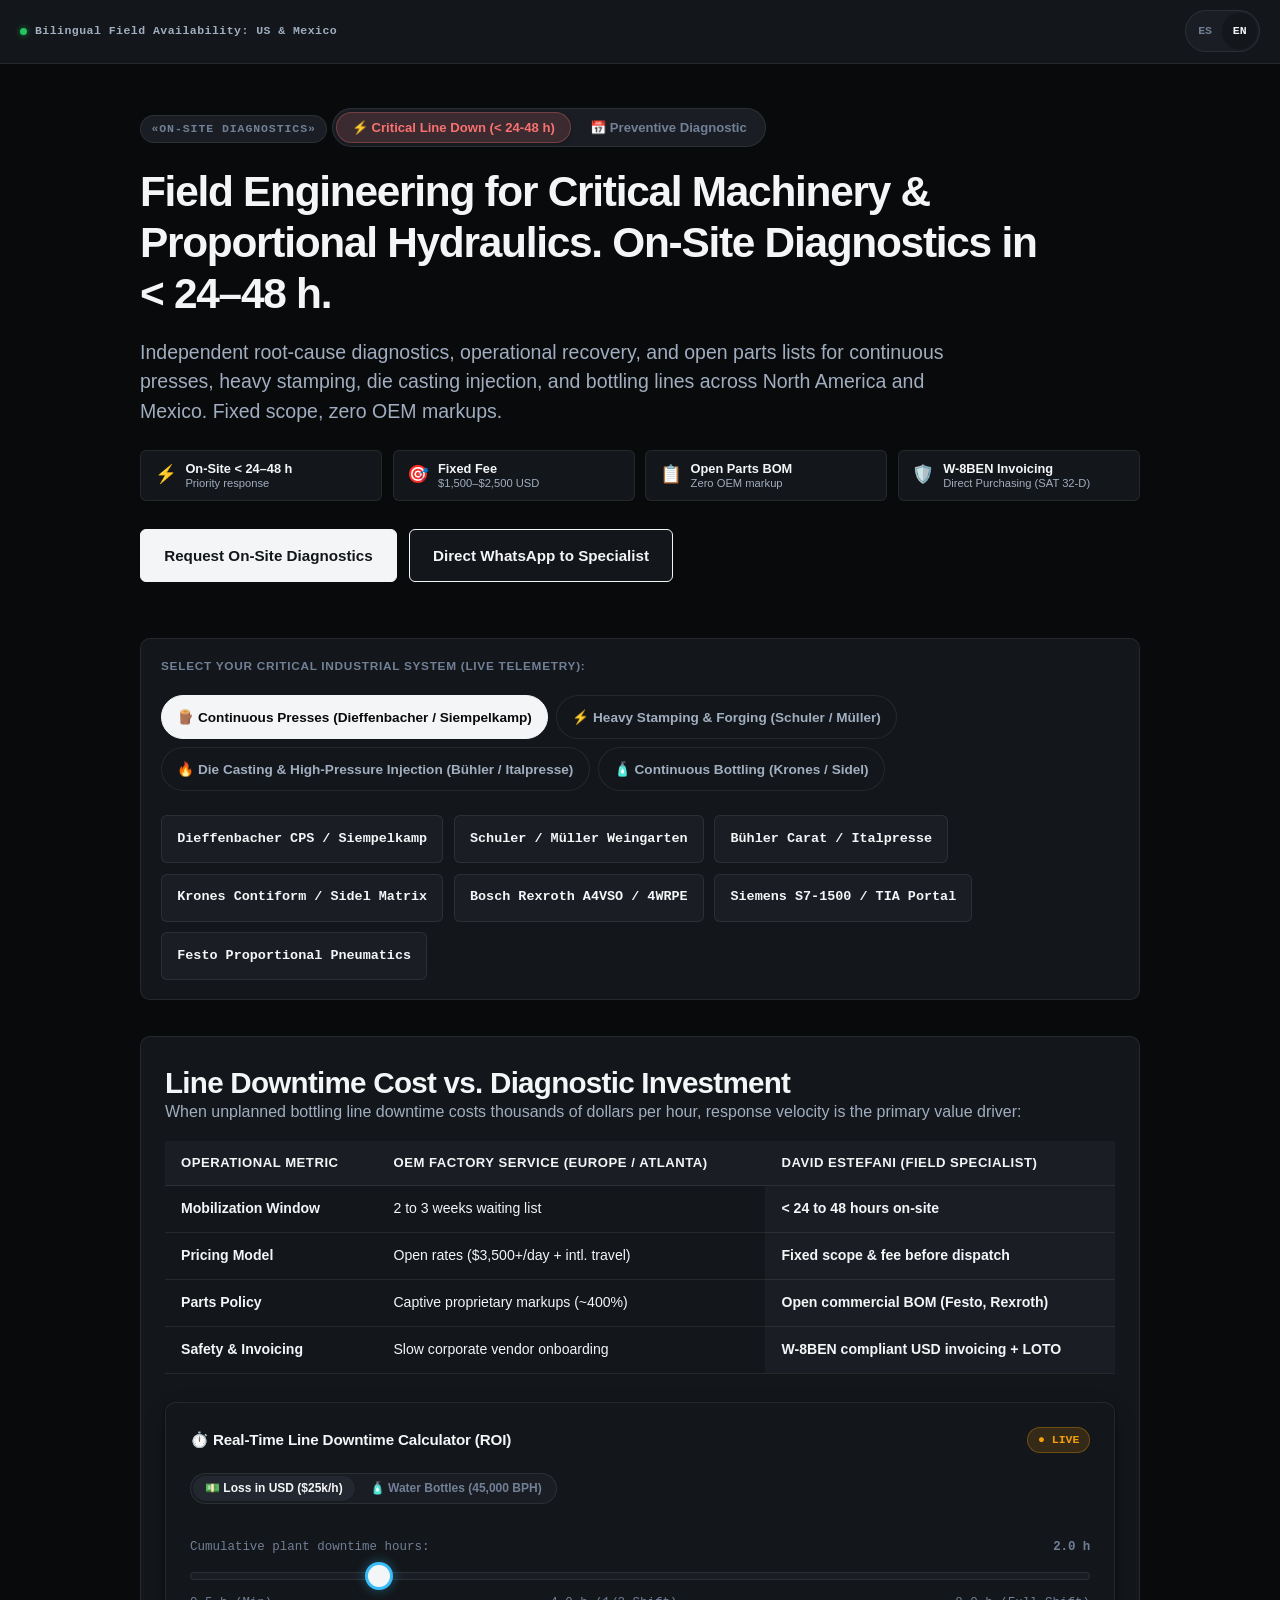
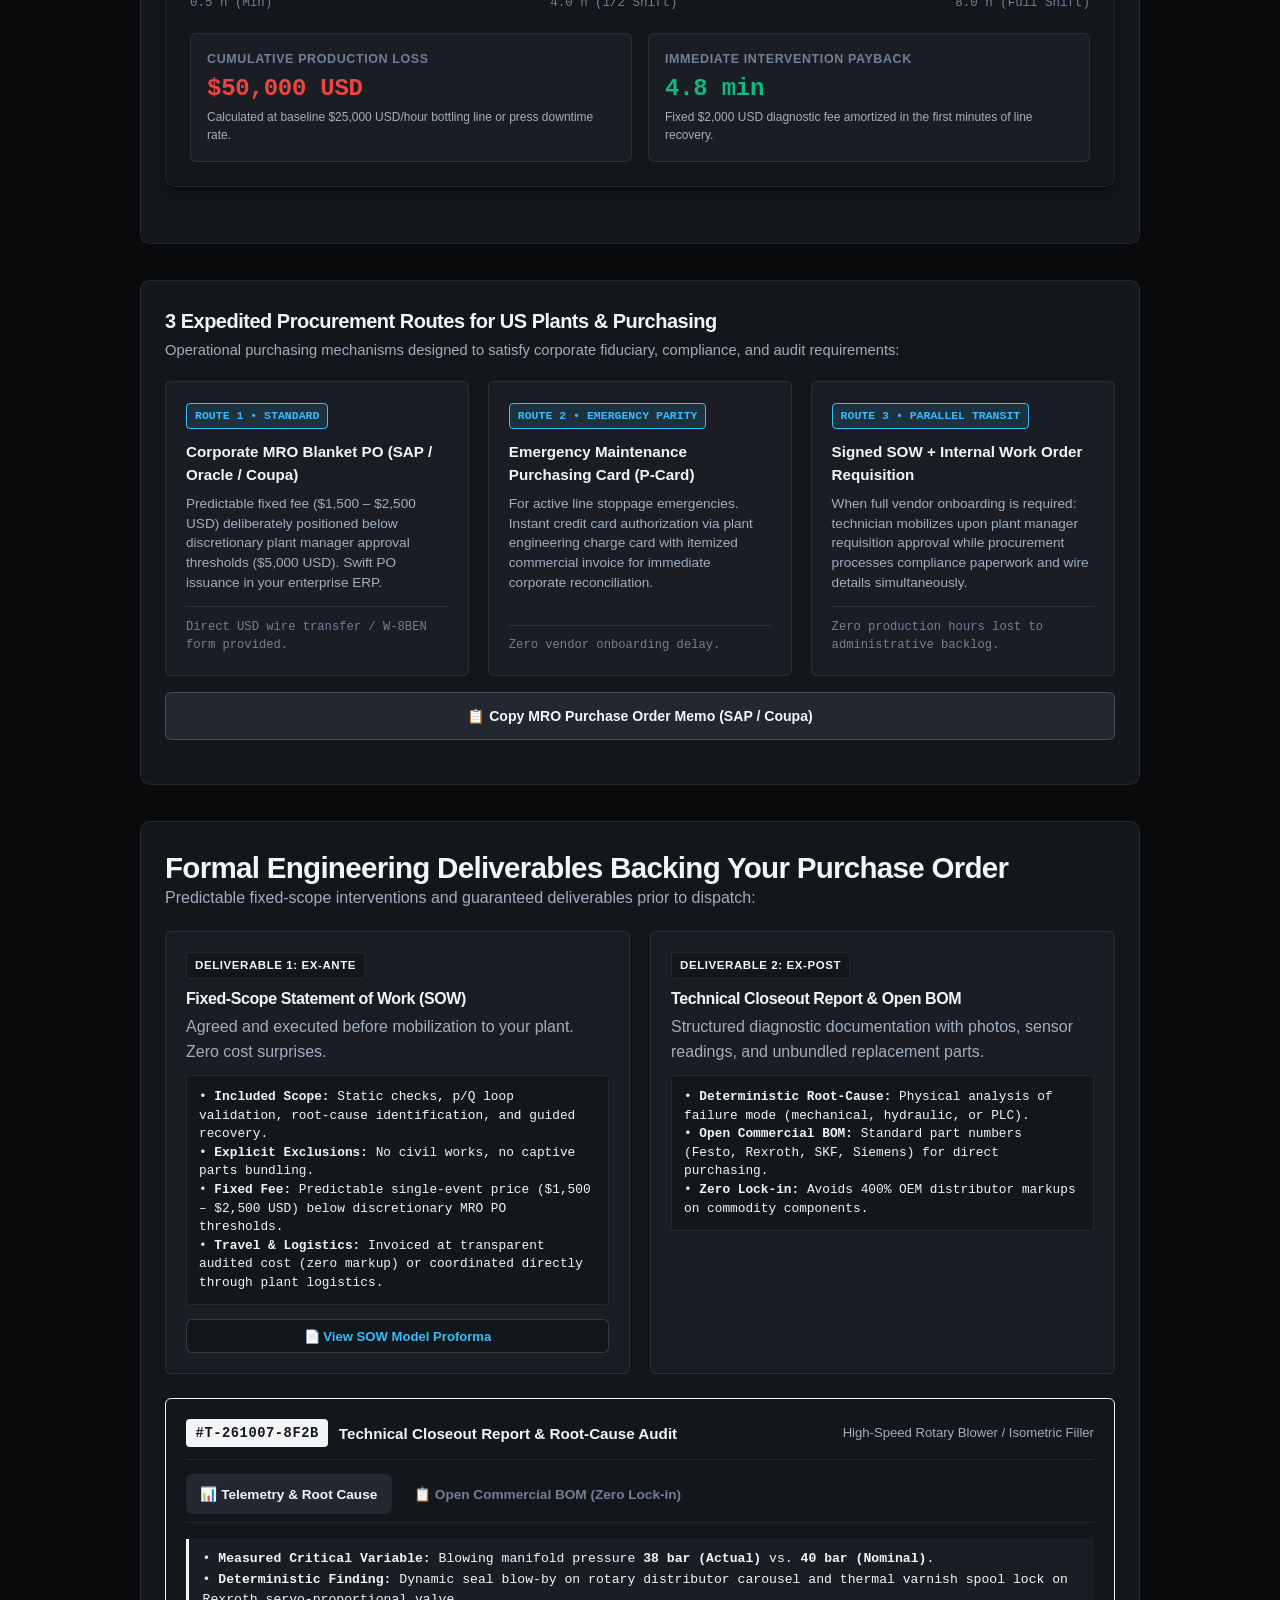
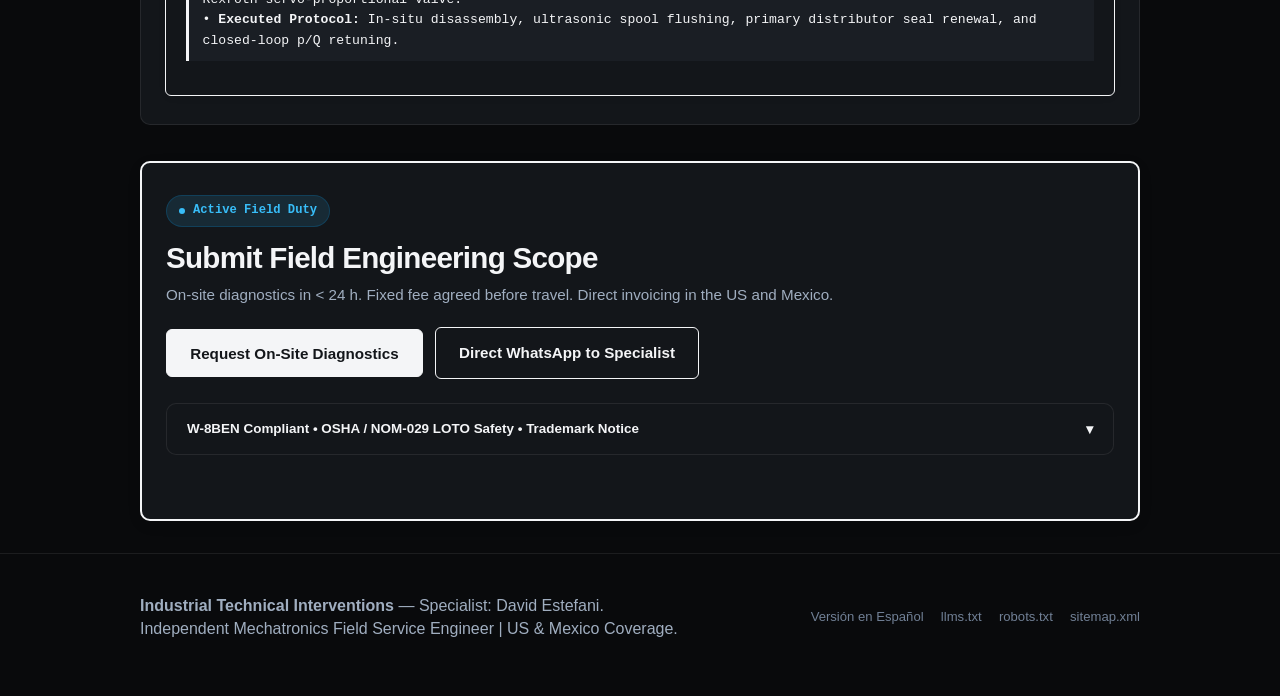
==== commit 53c78b54: "feat(topologies): implement 4 critical industrial topologies, dynamic ROI/SOW and 42-test headless s" ====
--- a/en/index.html
+++ b/en/index.html
@@ -20,7 +20,7 @@
         "@type": "ProfessionalService",
         "@id": "https://memoestefani.github.io/intervencion/en/#provider",
         "name": "David Estefani — Industrial Mechatronics Specialist",
-        "description": "Independent mechatronics field engineering services for root-cause diagnosis, commissioning, and electro-hydraulic troubleshooting.",
+        "description": "Independent mechatronics field engineering services for root-cause diagnosis, commissioning, and operational recovery across continuous presses, heavy stamping, die casting, and continuous bottling lines.",
         "telephone": "+52-618-106-2487",
         "email": "da.alejandro@gmail.com",
         "areaServed": [
@@ -35,7 +35,7 @@
         "provider": {
           "@id": "https://memoestefani.github.io/intervencion/en/#provider"
         },
-        "serviceType": "Industrial Machinery Troubleshooting & Root Cause Analysis",
+        "serviceType": "Root-Cause Diagnostics and Recovery for Continuous Presses, Heavy Stamping, Die Casting, and Bottling Lines",
         "termsOfService": "Fixed-fee statement of work before dispatch. W-8BEN compliant USD invoicing via international wire."
       },
       {
@@ -96,11 +96,11 @@
       </div>
       
       <h1 class="hero-title">
-        Field Engineering for Blow Molding &amp; Critical Hydraulics. On-Site Diagnostics in &lt; 24–48 h.
+        Field Engineering for Critical Machinery &amp; Proportional Hydraulics. On-Site Diagnostics in &lt; 24–48 h.
       </h1>
 
       <p class="hero-subtitle">
-        Independent root-cause diagnostics, machine recovery, and unbundled open bill of materials for critical bottling and press lines in North America and Mexico. Fixed fee, zero OEM markup.
+        Independent root-cause diagnostics, operational recovery, and open parts lists for continuous presses, heavy stamping, die casting injection, and bottling lines across North America and Mexico. Fixed scope, zero OEM markups.
       </p>
 
       <!-- Fiduciary Guarantee Badges (Apple-Grade Grid 2x2 with Subtitles) -->
@@ -150,24 +150,33 @@
     <section class="brands-strip" aria-label="Supported Systems">
       <div class="brands-label">SELECT YOUR CRITICAL INDUSTRIAL SYSTEM (LIVE TELEMETRY):</div>
 
-      <!-- Industrial Machinery Touch Segmenter (Unified with Spec Card for Spatial Locality INV-10) -->
+      <!-- Industrial Machinery Touch Segmenter (Unified with Spec Card for Spatial Locality INV-10 - 4 Topologies) -->
       <div class="machine-segmenter" role="group" aria-label="Machinery Segmenter">
-        <button type="button" class="machine-chip-btn active" id="chipSidel" data-target="specSidel">
-          <span>🧴 Bottling Lines (Sidel / Krones)</span>
-        </button>
-        <button type="button" class="machine-chip-btn" id="chipDieff" data-target="specDieff">
+        <button type="button" class="machine-chip-btn active" id="chipDieff" data-target="specDieff" data-topology="Prensas">
           <span>🪵 Continuous Presses (Dieffenbacher / Siempelkamp)</span>
         </button>
-        <button type="button" class="machine-chip-btn" id="chipRexroth" data-target="specRexroth">
-          <span>⚙️ Proportional Hydraulics (Rexroth / Moog)</span>
+        <button type="button" class="machine-chip-btn" id="chipRexroth" data-target="specRexroth" data-topology="Estampado">
+          <span>⚡ Heavy Stamping &amp; Forging (Schuler / Müller)</span>
         </button>
+        <button type="button" class="machine-chip-btn" id="chipDieCasting" data-target="specDieCasting" data-topology="DieCasting">
+          <span>🔥 Die Casting &amp; High-Pressure Injection (Bühler / Italpresse)</span>
+        </button>
+        <button type="button" class="machine-chip-btn" id="chipSidel" data-target="specSidel" data-topology="Envasado">
+          <span>🧴 Continuous Bottling (Krones / Sidel)</span>
+        </button>
       </div>
       <div class="brands-grid" role="group" aria-label="Industrial machinery systems">
-        <span class="brand-chip" tabindex="0" data-machine="Sidel Matrix / Combi Bottling Lines" data-diag="High-speed blow-fill lines: servo axis desynchronization, 40-bar blowing pressure drops, and carousel rotary joint seal leaks.">
-          <span>Sidel Matrix / Combi</span>
+        <span class="brand-chip" tabindex="0" data-machine="Dieffenbacher CPS / Siempelkamp Continuous Presses" data-diag="Heavy continuous board presses: thermal misalignment, hydraulic frame pressure imbalance, and proportional valve calibration.">
+          <span>Dieffenbacher CPS / Siempelkamp</span>
         </span>
-        <span class="brand-chip" tabindex="0" data-machine="Dieffenbacher CPS Continuous Presses" data-diag="Heavy continuous board presses: thermal misalignment, hydraulic frame pressure imbalance, and proportional valve calibration.">
-          <span>Dieffenbacher CPS</span>
+        <span class="brand-chip" tabindex="0" data-machine="Schuler / Müller Weingarten Heavy Stamping Presses" data-diag="Heavy stamping presses: deep-drawing cushion, Moog D661 servo valves, and 315-bar hydraulic impact stabilization.">
+          <span>Schuler / Müller Weingarten</span>
+        </span>
+        <span class="brand-chip" tabindex="0" data-machine="Bühler Carat / Italpresse High-Pressure Die Casting" data-diag="Die casting cells: real-time shot phase 2 (10 m/s), 400-bar intensification boosters, and Moog D634 valves.">
+          <span>Bühler Carat / Italpresse</span>
+        </span>
+        <span class="brand-chip" tabindex="0" data-machine="Krones Contiform / Sidel Matrix Bottling Lines" data-diag="High-speed blow-fill lines: servo axis desynchronization, 40-bar blowing pressure drops, and carousel rotary joint seal leaks.">
+          <span>Krones Contiform / Sidel Matrix</span>
         </span>
         <span class="brand-chip" tabindex="0" data-machine="Bosch Rexroth Electro-Hydraulic Systems (A4VSO / 4WRPE)" data-diag="Proportional directional valves and piston pumps: cavitation diagnosis, spool response lag, and closed-loop p/Q tuning.">
           <span>Bosch Rexroth A4VSO / 4WRPE</span>
@@ -183,26 +192,26 @@
       <!-- Reactive Technical Spec Card in Viewport -->
       <div class="machine-spec-card" id="machineSpecCard">
         <div class="machine-spec-header">
-          <div class="machine-spec-title" id="machineSpecTitle">Sidel Matrix / Combi Bottling Lines</div>
-          <span class="machine-spec-badge" id="machineSpecBadge">High-Pressure p/Q (40 bar)</span>
+          <div class="machine-spec-title" id="machineSpecTitle">Dieffenbacher CPS / Siempelkamp Continuous Presses</div>
+          <span class="machine-spec-badge" id="machineSpecBadge">Continuous Press Hydraulics (40-70 m)</span>
         </div>
         <div class="spec-grid-3col">
           <div class="spec-col-item">
             <div class="spec-col-label">Critical Subsystems</div>
-            <div class="spec-col-val" id="machineSpecSubsys">Rotary blowing carousel, 40-bar manifold, proportional servo valves and stretch servos.</div>
+            <div class="spec-col-val" id="machineSpecSubsys">Multi-cylinder heating platen frames, Rexroth A4VSO pumps, synchronization manifolds, and 220°C thermal platens.</div>
           </div>
           <div class="spec-col-item">
             <div class="spec-col-label">Failure Modes Resolved</div>
-            <div class="spec-col-val" id="machineSpecFailure">Angular axis desynchronization, rotary joint seal micro-leakage and mold depressurization.</div>
+            <div class="spec-col-val" id="machineSpecFailure">Thermal parallelism drift across frames (&gt; 0.1 mm), multi-frame pressure imbalance, and thermal varnish buildup in servo spools.</div>
           </div>
           <div class="spec-col-item">
             <div class="spec-col-label">Intervention Protocol</div>
-            <div class="spec-col-val" id="machineSpecProtocol">Dynamic 40-bar manifold telemetry, Profinet bus jitter analysis and closed-loop servo calibration.</div>
+            <div class="spec-col-val" id="machineSpecProtocol">Proportional spool deadband compensation, swashplate ripple profiling, laser parallelism realignment, and hydraulic aeration purge.</div>
           </div>
         </div>
         <div class="machine-spec-footer">
           <div class="machine-spec-rate">
-            Estimated Fee: <strong id="machineSpecRate">$1,500 – $2,500 USD</strong> (Predictable fixed cost)
+            Estimated Fee: <strong id="machineSpecRate">$1,800 – $2,500 USD</strong> (Predictable fixed cost)
           </div>
           <a class="machine-spec-btn" href="#fieldSymptom" id="btnMachineSpecAction">
             <span>Request Scope for this Machine</span>
@@ -529,7 +538,7 @@
         <div class="sow-preview-doc">
           <div class="sow-doc-header">
             <span class="sow-doc-tag">EX-ANTE CONTRACTUAL</span>
-            <span class="sow-doc-folio">FOLIO: #SOW-261008-SIDEL</span>
+            <span class="sow-doc-folio" id="sowDocFolio">FOLIO: #SOW-261008-PRENSAS</span>
           </div>
           <div class="sow-doc-title">Statement of Work / Field Intervention Proforma</div>
           <div class="sow-doc-meta">
@@ -538,7 +547,7 @@
           <hr class="sow-divider">
           <div class="sow-section">
             <h5>1. Scoped Engineering Objective</h5>
-            <p>Mechatronic inspection of rotary blowing wheel, proportional servovalve tuning, and restoration of nominal 40-bar system pressure.</p>
+            <p id="sowObjectiveText">On-site mechatronic press frame inspection, laser platen alignment, and Rexroth A4VSO proportional servo valve calibration.</p>
           </div>
           <div class="sow-section">
             <h5>2. Explicit Exclusions (Zero Hidden Surprises)</h5>
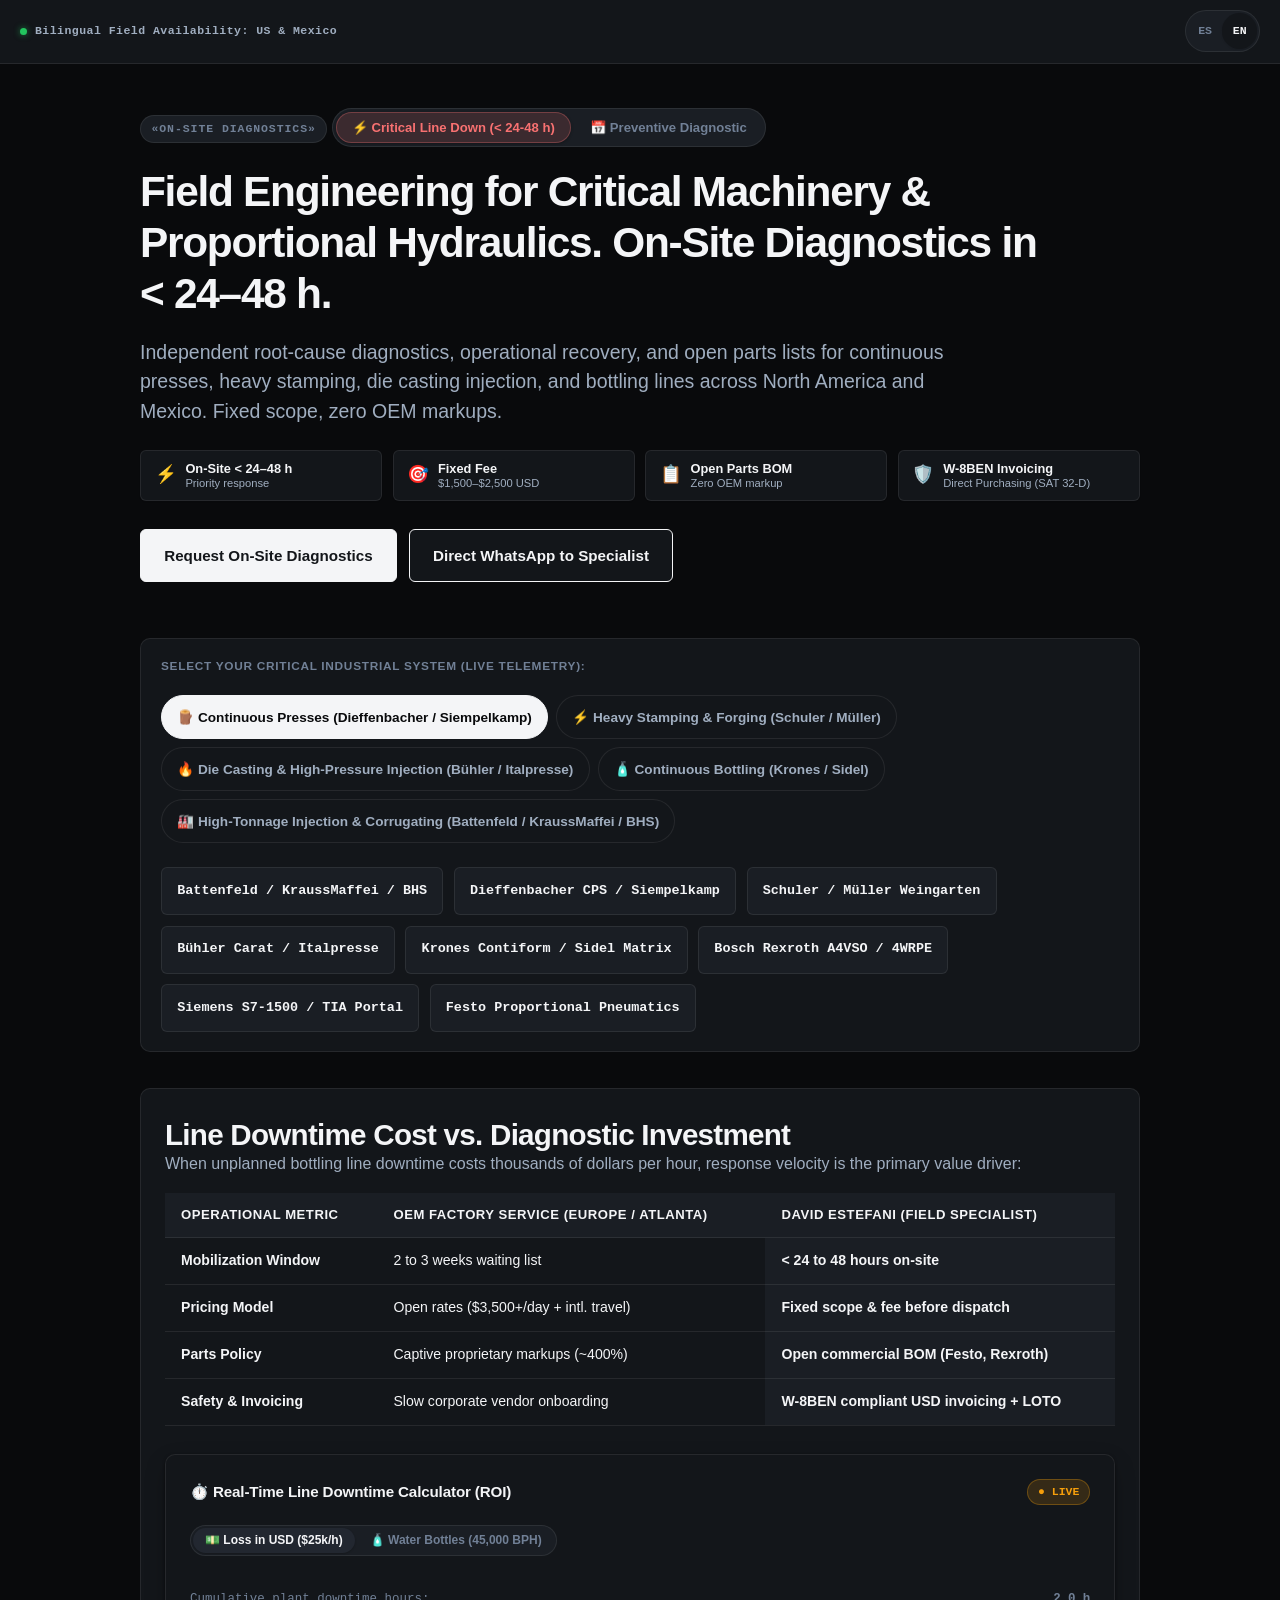
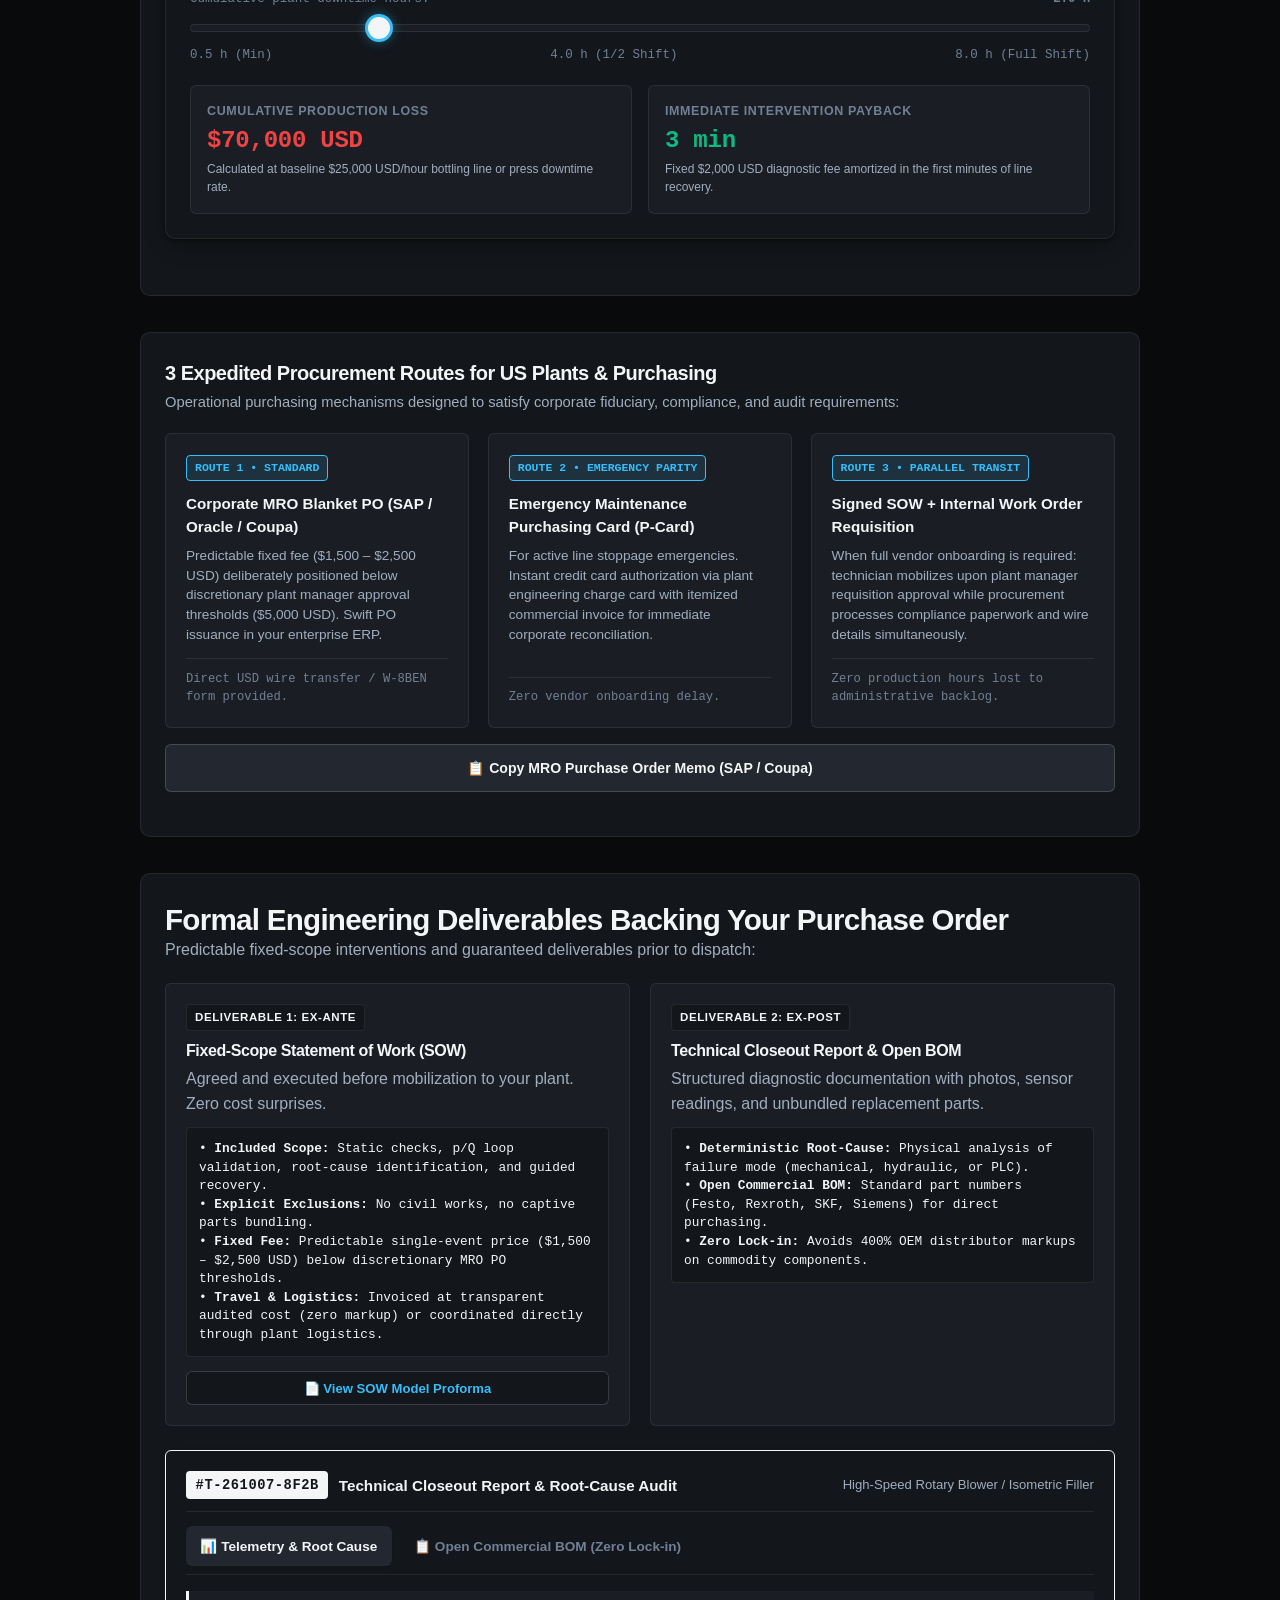
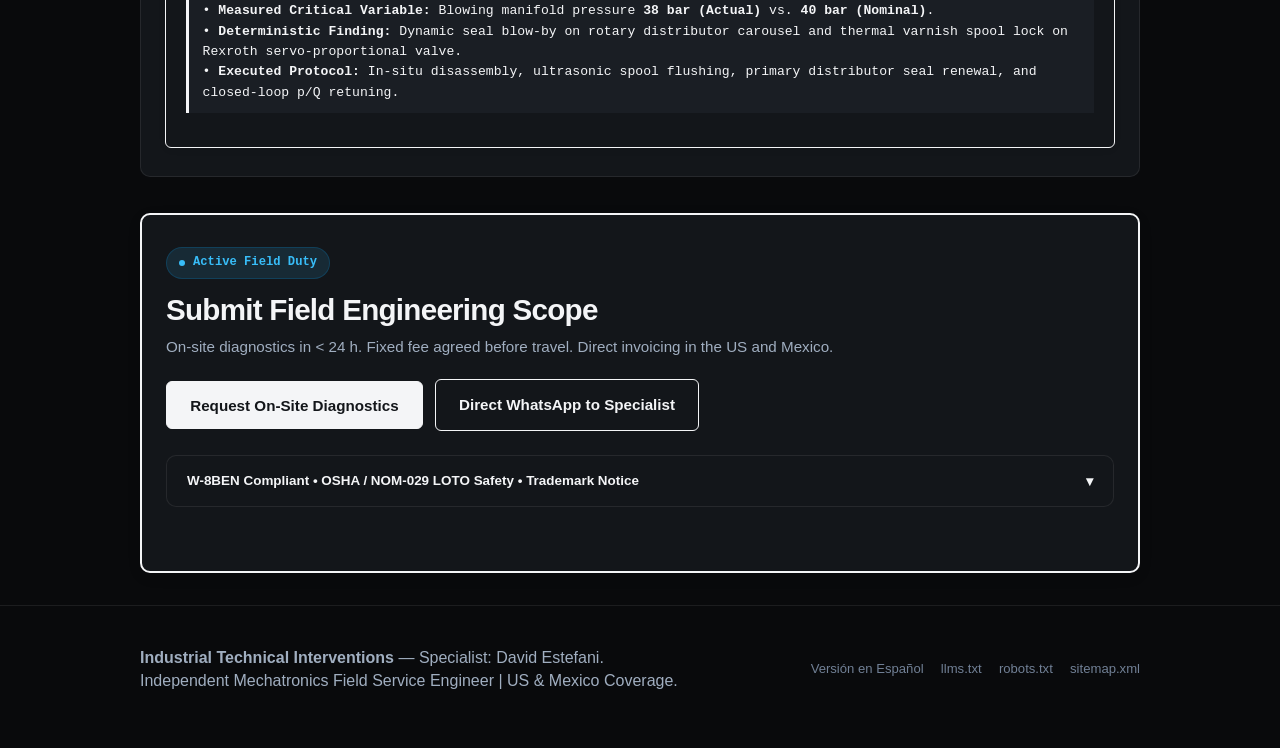
==== commit 47b4e44c: "feat(portal): implement 8 architectural decisions, Cluster 5 Battenfeld/Engel, COTS 15-part catalog," ====
--- a/en/index.html
+++ b/en/index.html
@@ -20,7 +20,7 @@
         "@type": "ProfessionalService",
         "@id": "https://memoestefani.github.io/intervencion/en/#provider",
         "name": "David Estefani — Industrial Mechatronics Specialist",
-        "description": "Independent mechatronics field engineering services for root-cause diagnosis, commissioning, and operational recovery across continuous presses, heavy stamping, die casting, and continuous bottling lines.",
+        "description": "Independent mechatronics field engineering services for root-cause diagnosis, commissioning, and operational recovery across continuous presses, heavy stamping, die casting, continuous bottling, and polymer extrusion lines.",
         "telephone": "+52-618-106-2487",
         "email": "da.alejandro@gmail.com",
         "areaServed": [
@@ -35,7 +35,7 @@
         "provider": {
           "@id": "https://memoestefani.github.io/intervencion/en/#provider"
         },
-        "serviceType": "Root-Cause Diagnostics and Recovery for Continuous Presses, Heavy Stamping, Die Casting, and Bottling Lines",
+        "serviceType": "Root-Cause Diagnostics and Recovery for Continuous Presses, Heavy Stamping, Die Casting, Bottling, and Extrusion Lines",
         "termsOfService": "Fixed-fee statement of work before dispatch. W-8BEN compliant USD invoicing via international wire."
       },
       {
@@ -164,8 +164,14 @@
         <button type="button" class="machine-chip-btn" id="chipSidel" data-target="specSidel" data-topology="Envasado">
           <span>🧴 Continuous Bottling (Krones / Sidel)</span>
         </button>
+        <button type="button" class="machine-chip-btn" id="chipExtrusion" data-target="specExtrusion" data-topology="Extrusion">
+          <span>🏭 High-Tonnage Injection &amp; Corrugating (Battenfeld / KraussMaffei / BHS)</span>
+        </button>
       </div>
       <div class="brands-grid" role="group" aria-label="Industrial machinery systems">
+        <span class="brand-chip" tabindex="0" data-machine="High-Tonnage Injection &amp; Corrugating (Battenfeld / KraussMaffei / BHS)" data-diag="High-tonnage injection and heavy corrugating: Rexroth 4WRPEH 10 plastification servo valves, clamp force asymmetry, and A4VSO pumps.">
+          <span>Battenfeld / KraussMaffei / BHS</span>
+        </span>
         <span class="brand-chip" tabindex="0" data-machine="Dieffenbacher CPS / Siempelkamp Continuous Presses" data-diag="Heavy continuous board presses: thermal misalignment, hydraulic frame pressure imbalance, and proportional valve calibration.">
           <span>Dieffenbacher CPS / Siempelkamp</span>
         </span>
@@ -481,6 +487,15 @@
         </div>
 
         <div class="bom-tab-pane" id="tabParts" role="tabpanel">
+          <div class="cots-search-container">
+            <div class="cots-search-header">
+              <label for="filterCrossReference" class="cots-search-label">
+                <span>🔍 Instant COTS Spare Cross-Reference Search (Parker, Rexroth, Moog, Hydac, Festo):</span>
+              </label>
+              <span class="cots-search-badge">⚡ 0 ms Latency • In-Memory Lookup</span>
+            </div>
+            <input type="text" id="filterCrossReference" class="cots-search-input" placeholder="Type OEM part code, commercial model (e.g. 4WRPEH, D633, A4VSO, BTL) or brand..." autocomplete="off">
+          </div>
           <div class="report-bom-table-wrapper" id="bomPartsContent">
             <table class="report-bom-table">
               <thead>
@@ -562,6 +577,7 @@
           </div>
         </div>
         <div class="sheet-actions">
+          <button type="button" class="btn btn-outline btn-print-sow" id="btnPrintSow">Print / PDF</button>
           <button type="button" class="btn btn-secondary" id="btnDismissSowPreview">Close Preview</button>
         </div>
       </div>
--- a/styles.css
+++ b/styles.css
@@ -1849,6 +1849,90 @@
   justify-content: flex-end;
   gap: 0.75rem;
   padding-top: 0.5rem;
+  flex-wrap: wrap;
+}
+
+/* ==========================================================================
+   BUSCADOR INSTANTÁNEO DE REFACCIONES COTS (Decisión 4 / cmdk pattern)
+   ========================================================================== */
+.cots-search-container {
+  margin: 0.75rem 0 1.25rem;
+  background-color: var(--bg-surface);
+  border: 1px solid var(--border-subtle);
+  border-radius: var(--radius-card);
+  padding: 0.85rem 1.15rem;
+}
+
+.cots-search-header {
+  display: flex;
+  justify-content: space-between;
+  align-items: center;
+  margin-bottom: 0.5rem;
+  flex-wrap: wrap;
+  gap: 0.4rem;
+}
+
+.cots-search-label {
+  font-size: 0.84rem;
+  font-weight: 700;
+  color: var(--text-primary);
+  display: inline-flex;
+  align-items: center;
+  gap: 0.35rem;
+}
+
+.cots-search-badge {
+  font-size: 0.72rem;
+  font-weight: 700;
+  color: var(--accent-emerald);
+  background-color: rgba(16, 185, 129, 0.1);
+  padding: 0.2rem 0.55rem;
+  border-radius: 9999px;
+  border: 1px solid rgba(16, 185, 129, 0.2);
+}
+
+.cots-search-input {
+  width: 100%;
+  padding: 0.65rem 0.9rem;
+  font-size: 0.88rem;
+  background-color: var(--bg-subtle);
+  border: 1px solid var(--border-medium);
+  border-radius: var(--radius-sm);
+  color: var(--text-primary);
+  font-family: inherit;
+  transition: border-color 150ms ease, box-shadow 150ms ease;
+  box-sizing: border-box;
+}
+
+.cots-search-input:focus {
+  outline: none;
+  border-color: var(--accent-blue);
+  box-shadow: 0 0 0 2px rgba(59, 130, 246, 0.2);
+}
+
+.btn-print-sow {
+  display: inline-flex;
+  align-items: center;
+  justify-content: center;
+  gap: 0.45rem;
+  padding: 0.6rem 1.15rem;
+  font-size: 0.84rem;
+  font-weight: 700;
+  color: #FFFFFF;
+  background-color: #0F172A;
+  border: 1px solid #334155;
+  border-radius: var(--radius-sm);
+  cursor: pointer;
+  transition: background-color 150ms ease, transform 100ms ease;
+  text-decoration: none;
+}
+
+.btn-print-sow:hover {
+  background-color: #1E293B;
+}
+
+.btn-print-sow:active {
+  transform: translateY(1px);
 }
 
 /* ==========================================================================
@@ -1881,6 +1965,8 @@
   .machine-segmenter,
   .hero-modality-toggle,
   .roi-unit-toggle,
+  .cots-search-container,
+  .btn-print-sow,
   dialog.focus-sheet,
   #copyToastFeedback {
     display: none !important;
